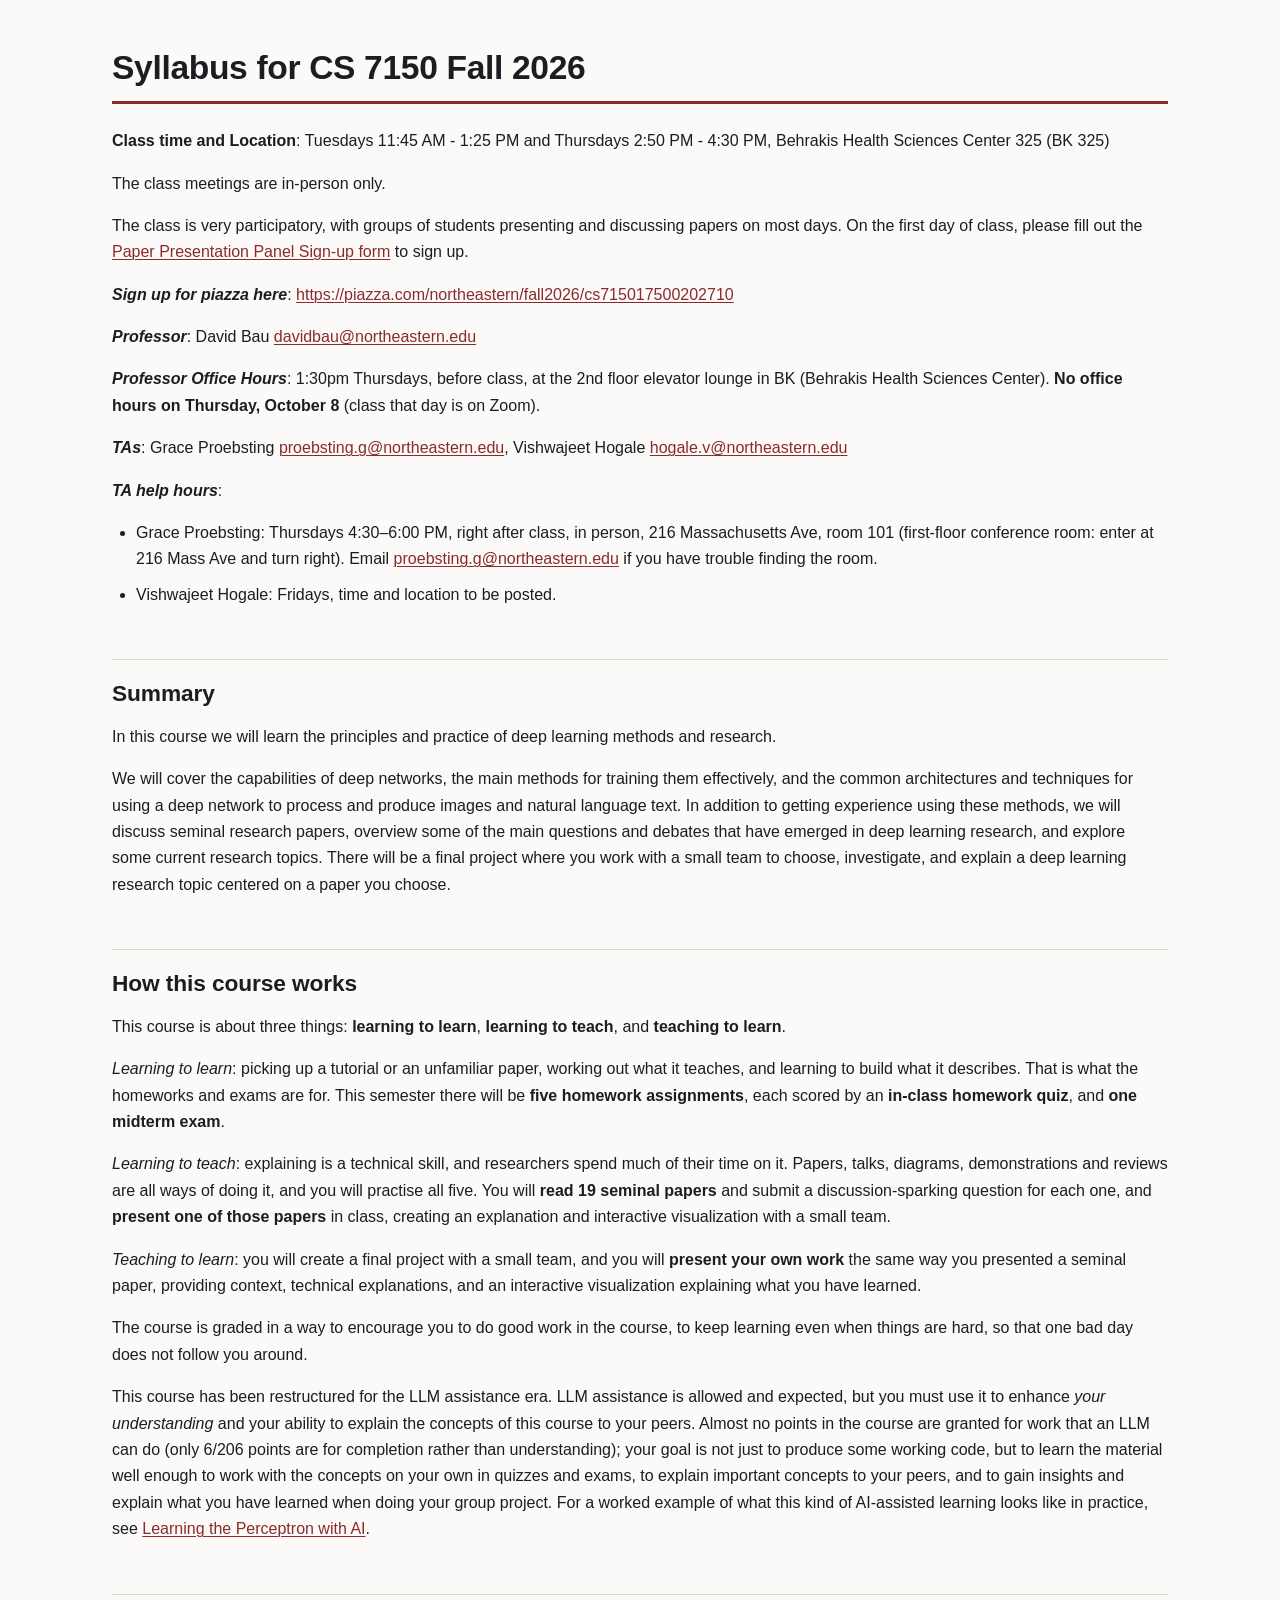
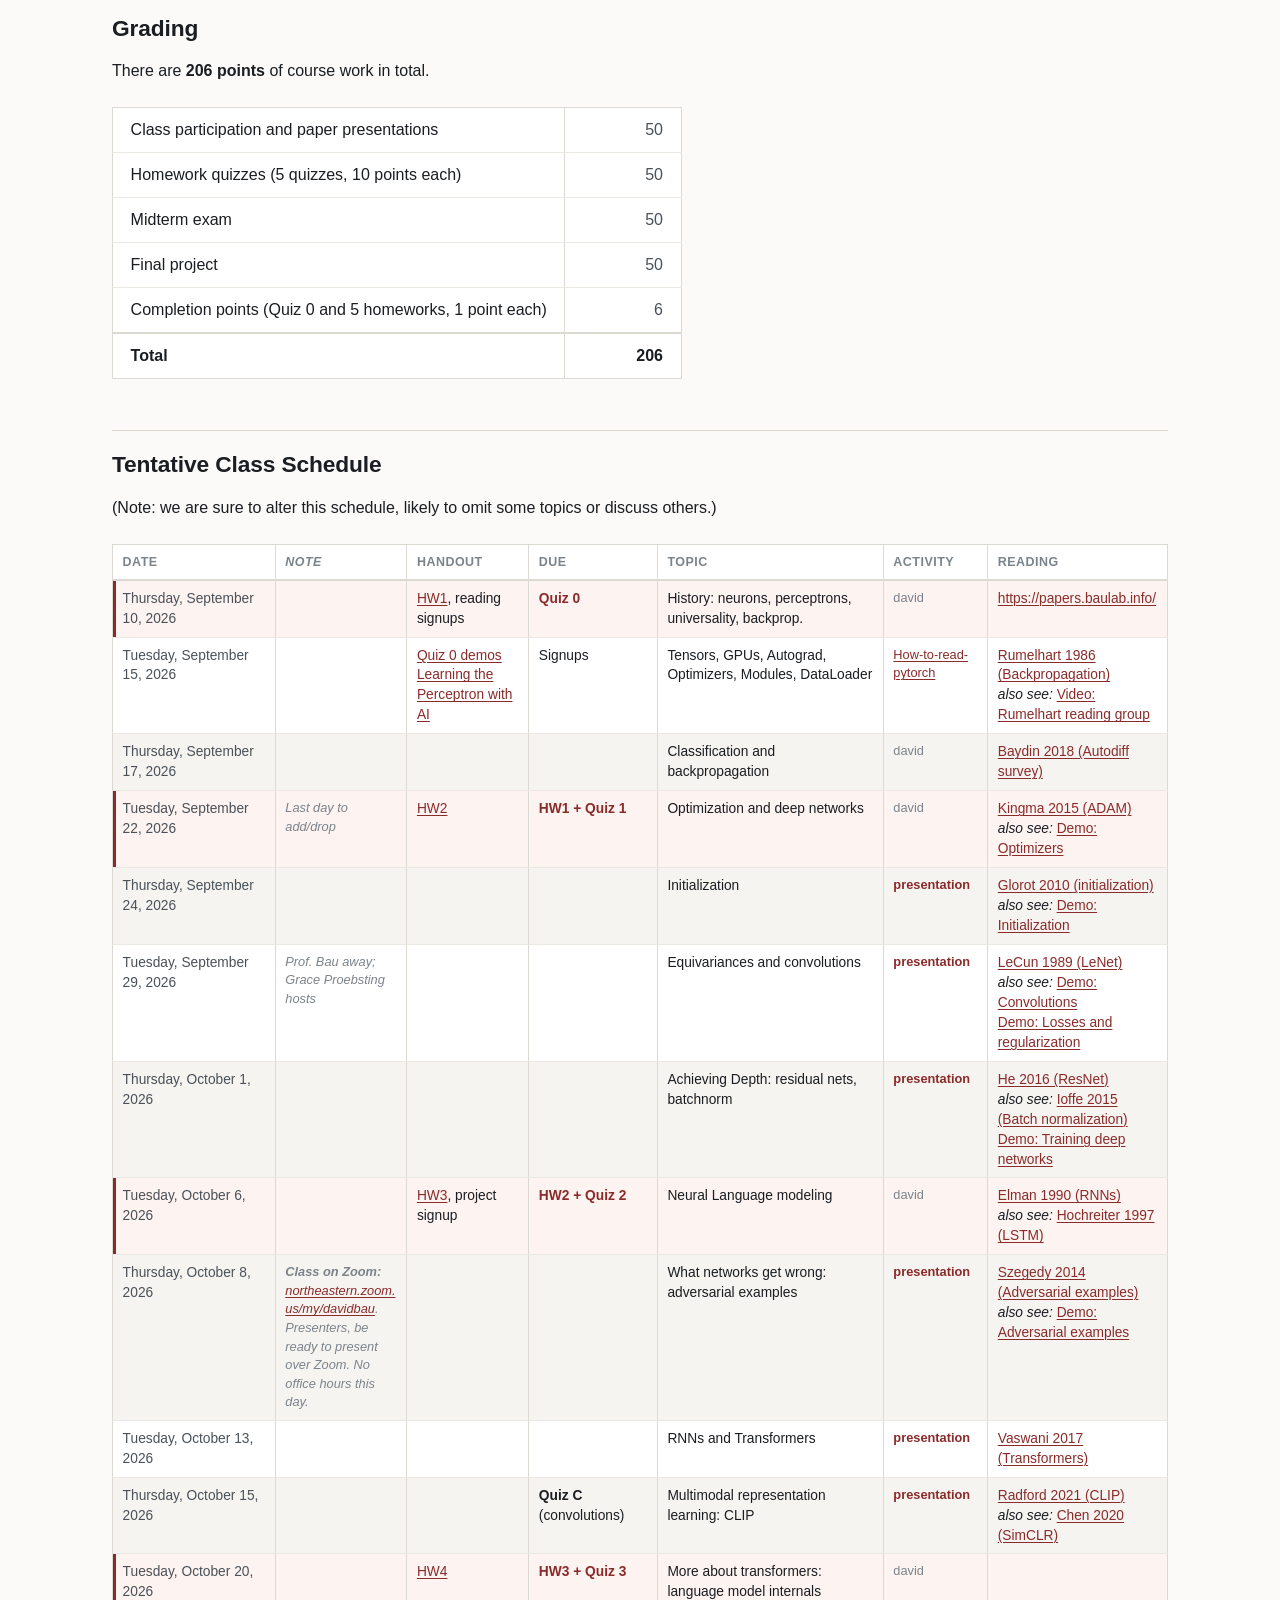
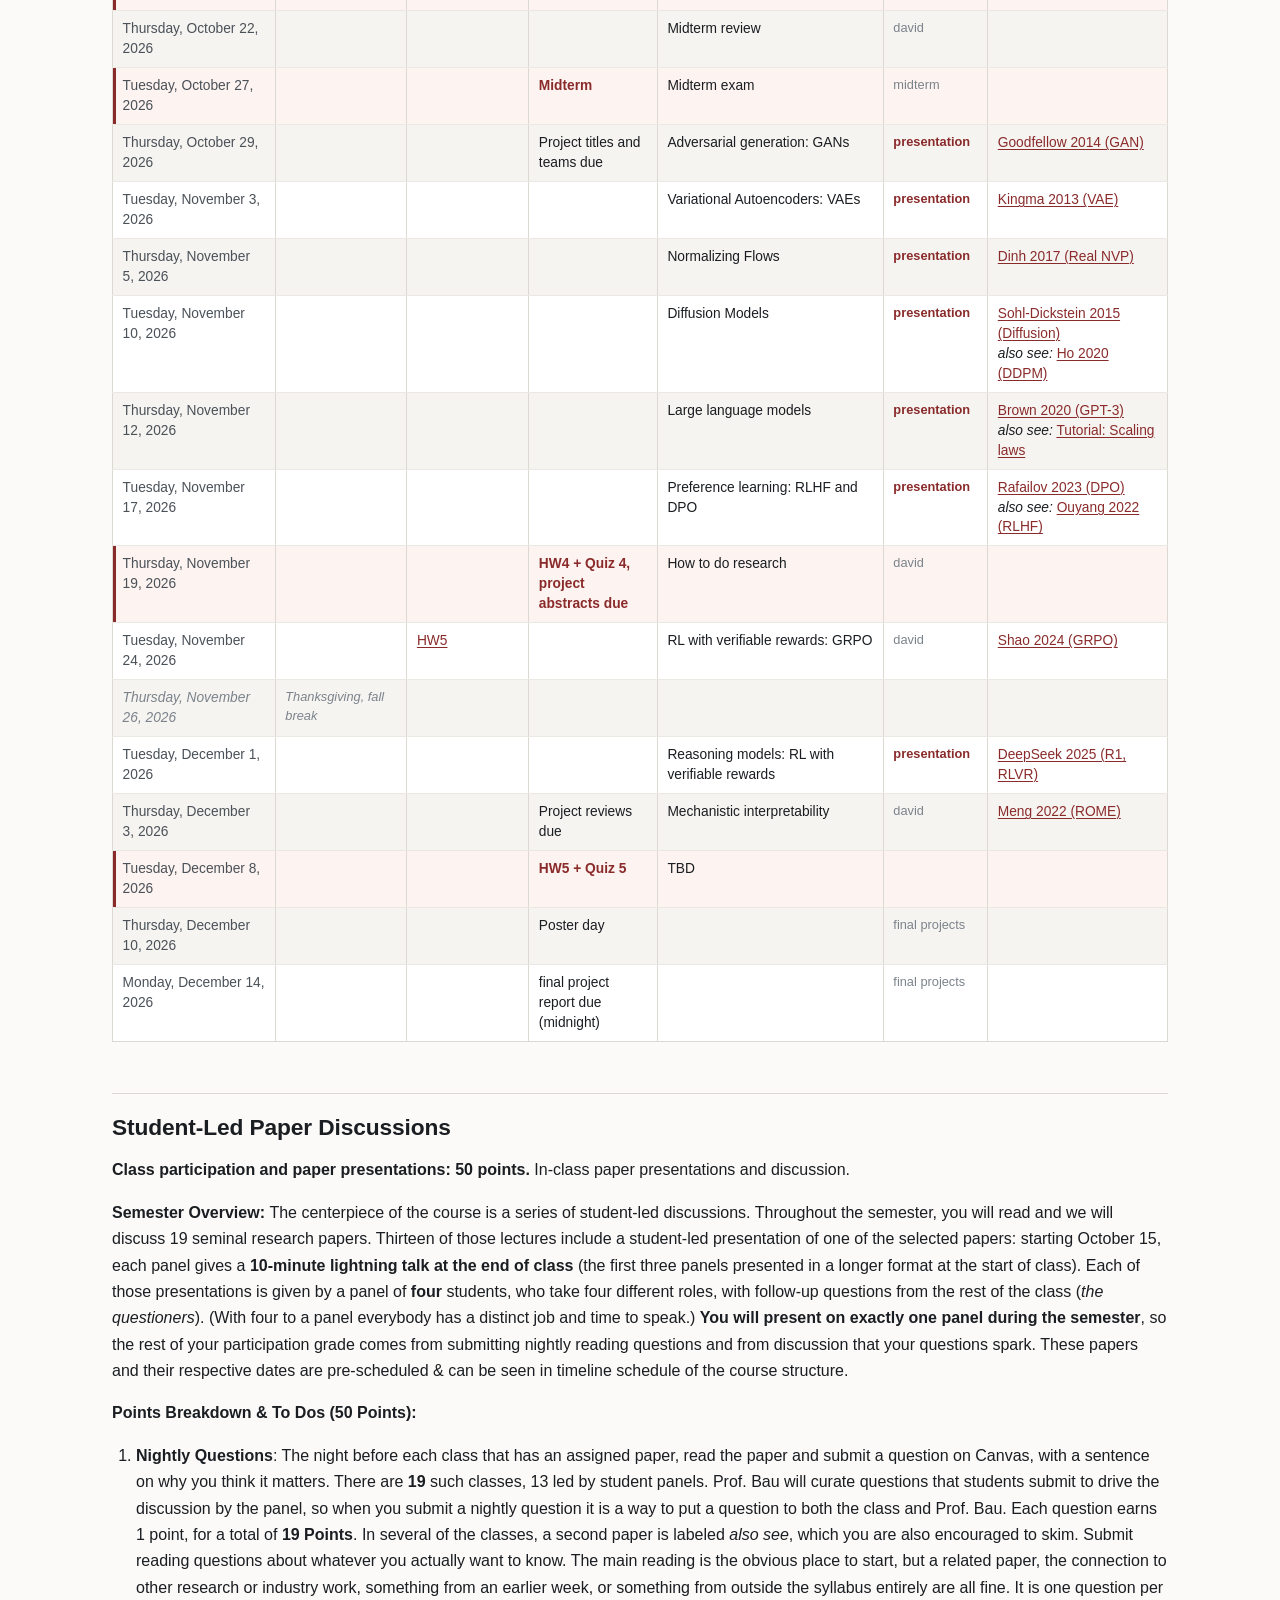
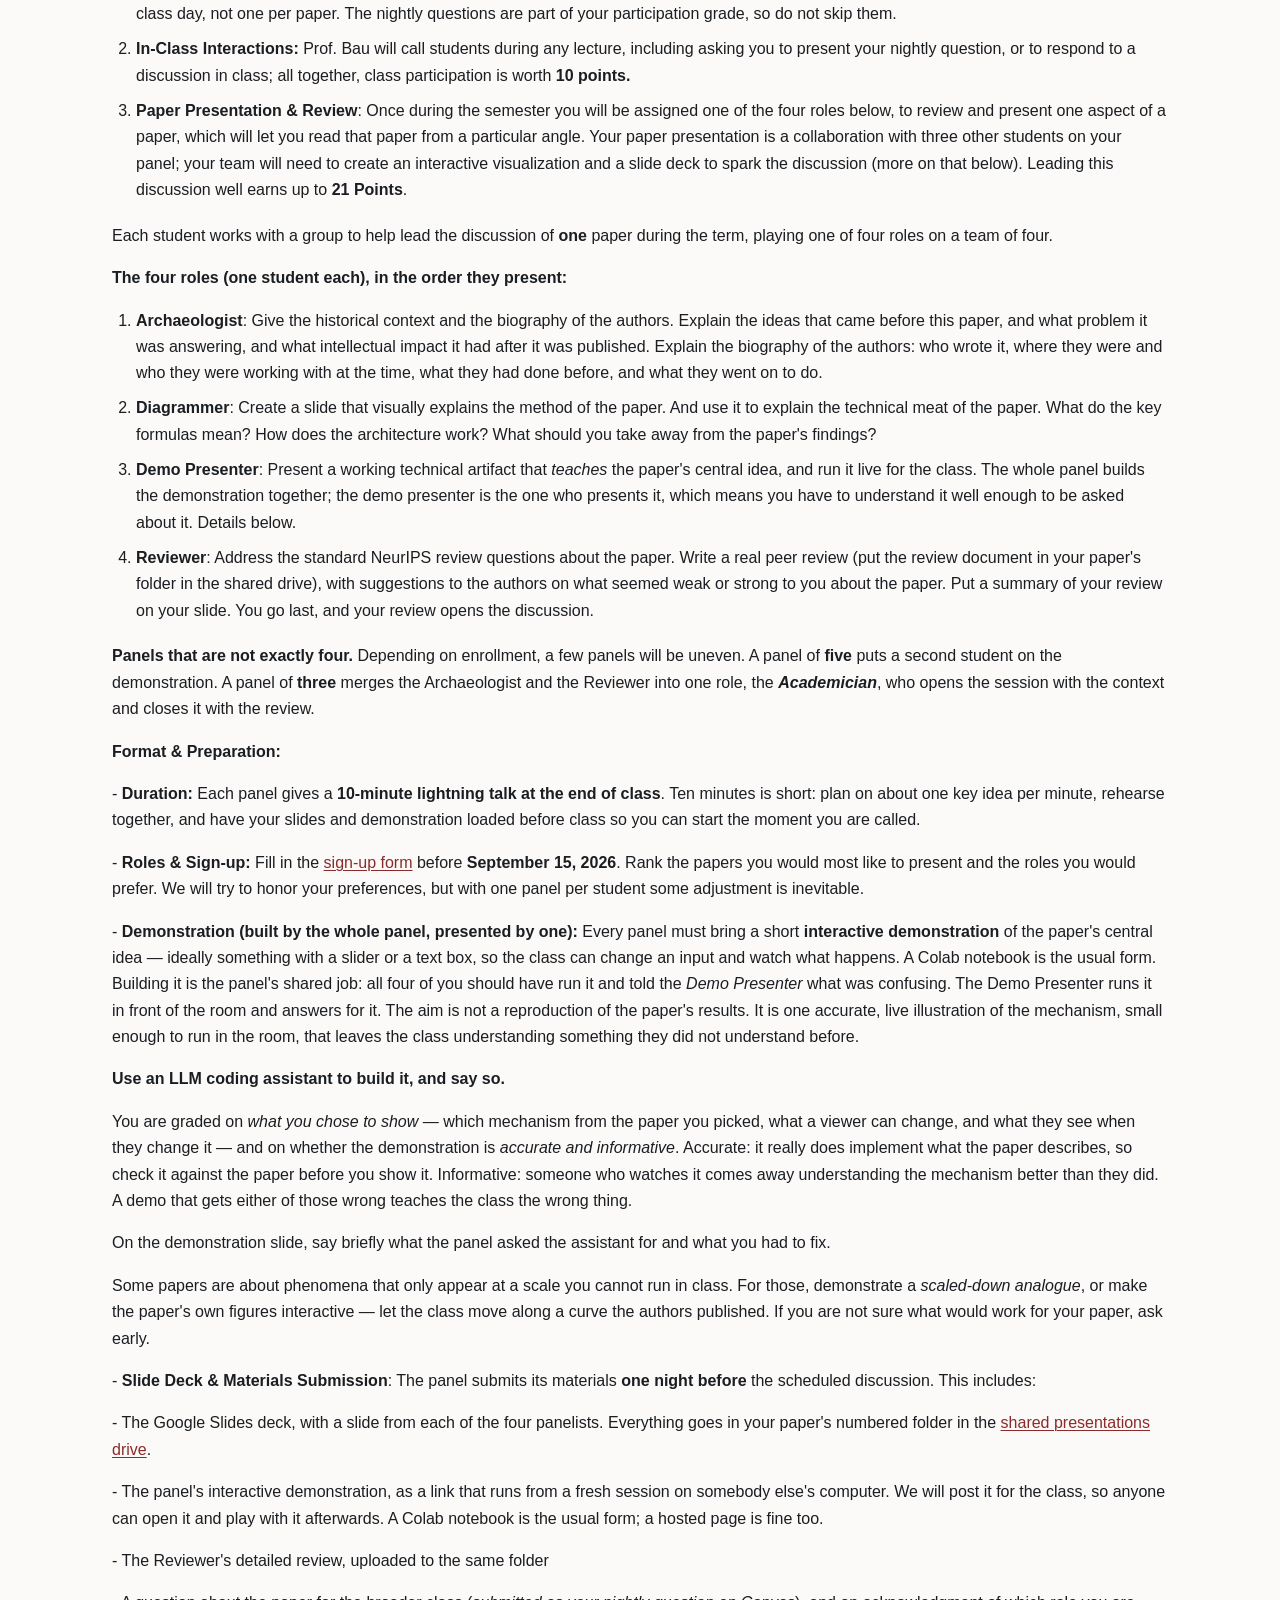
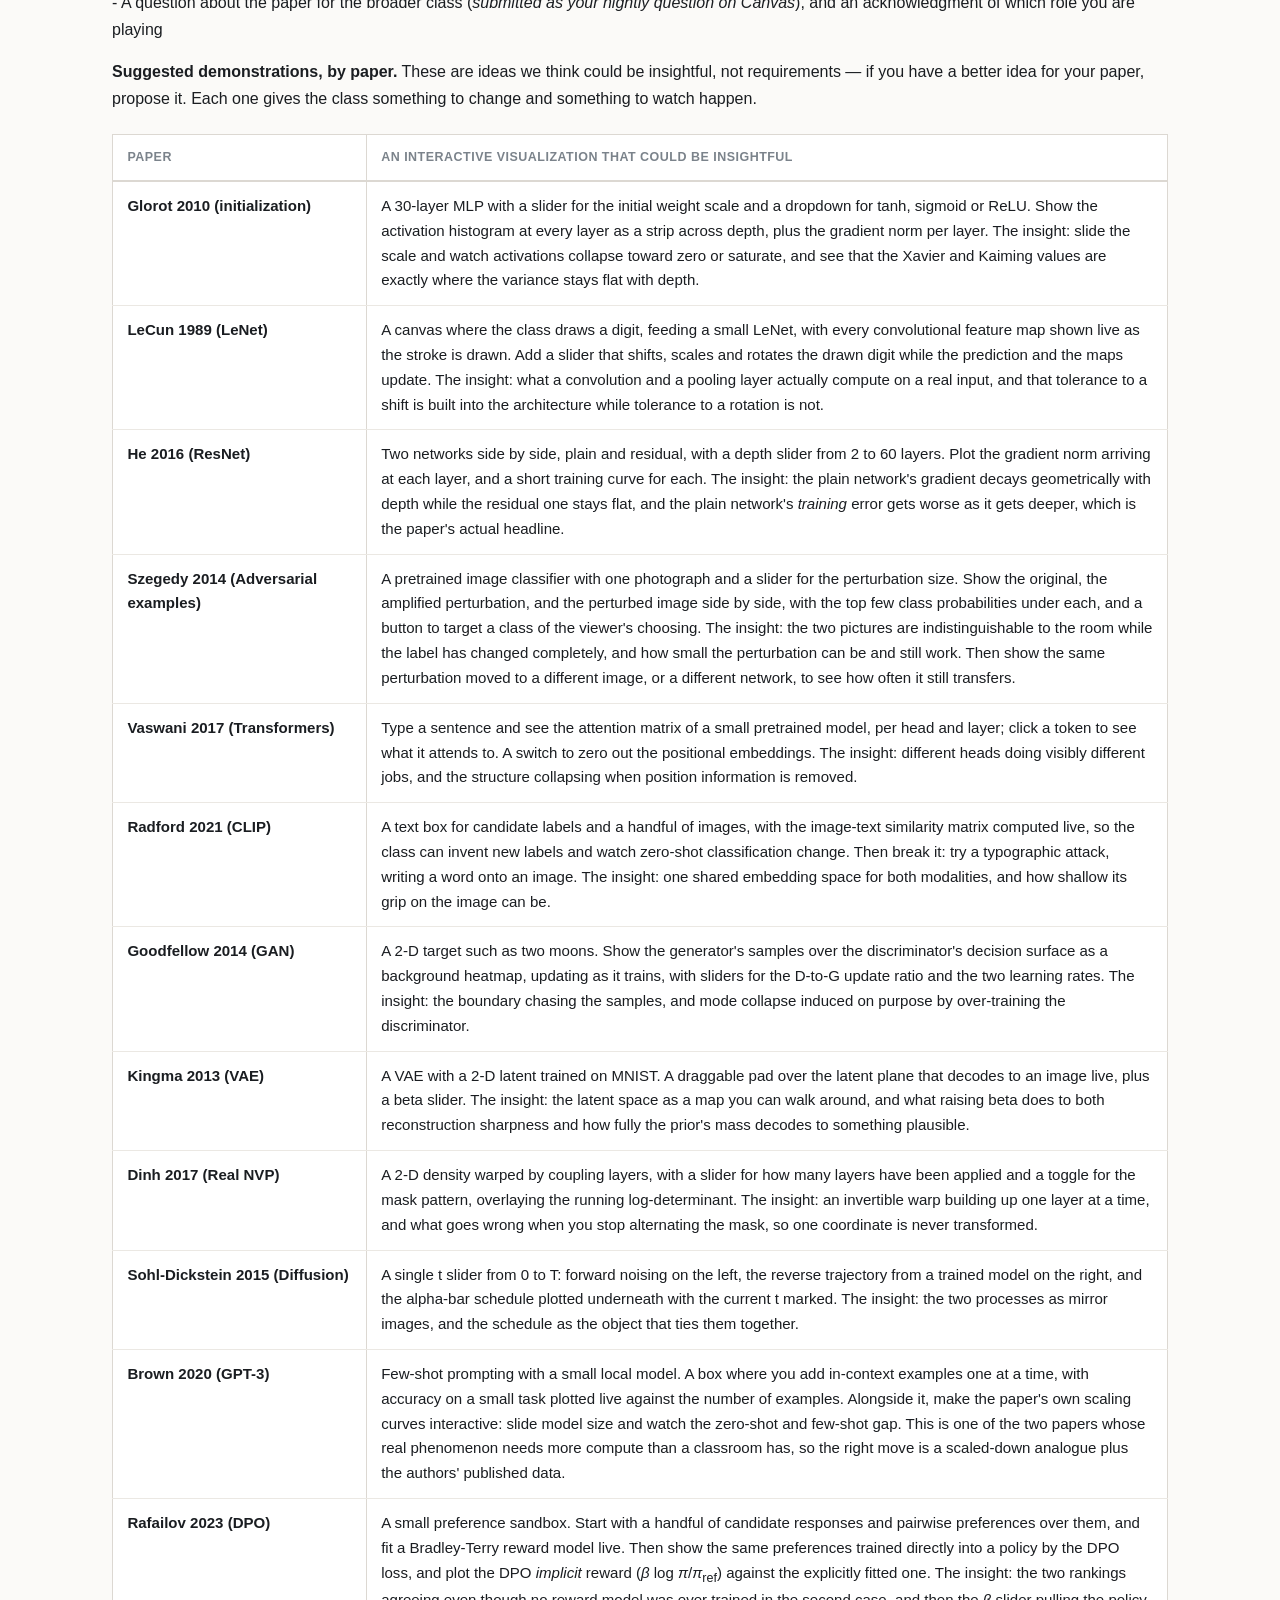
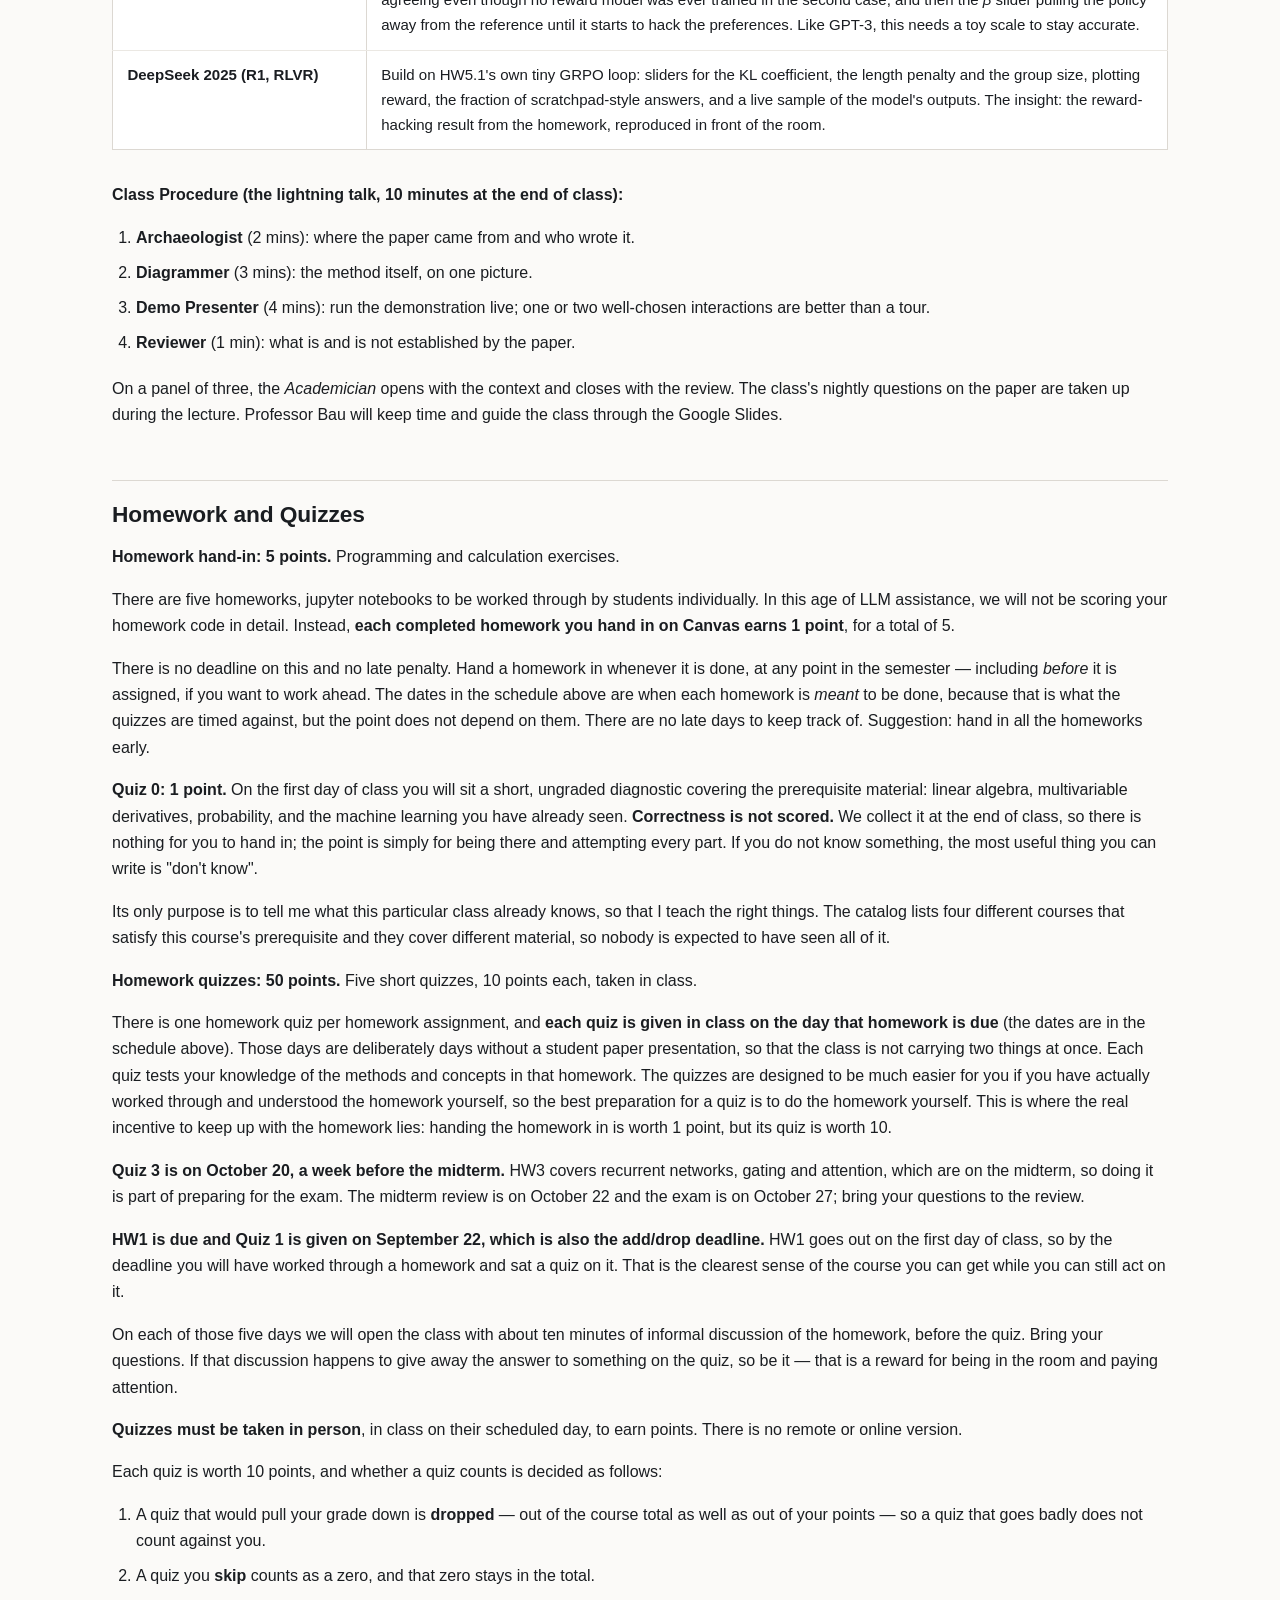
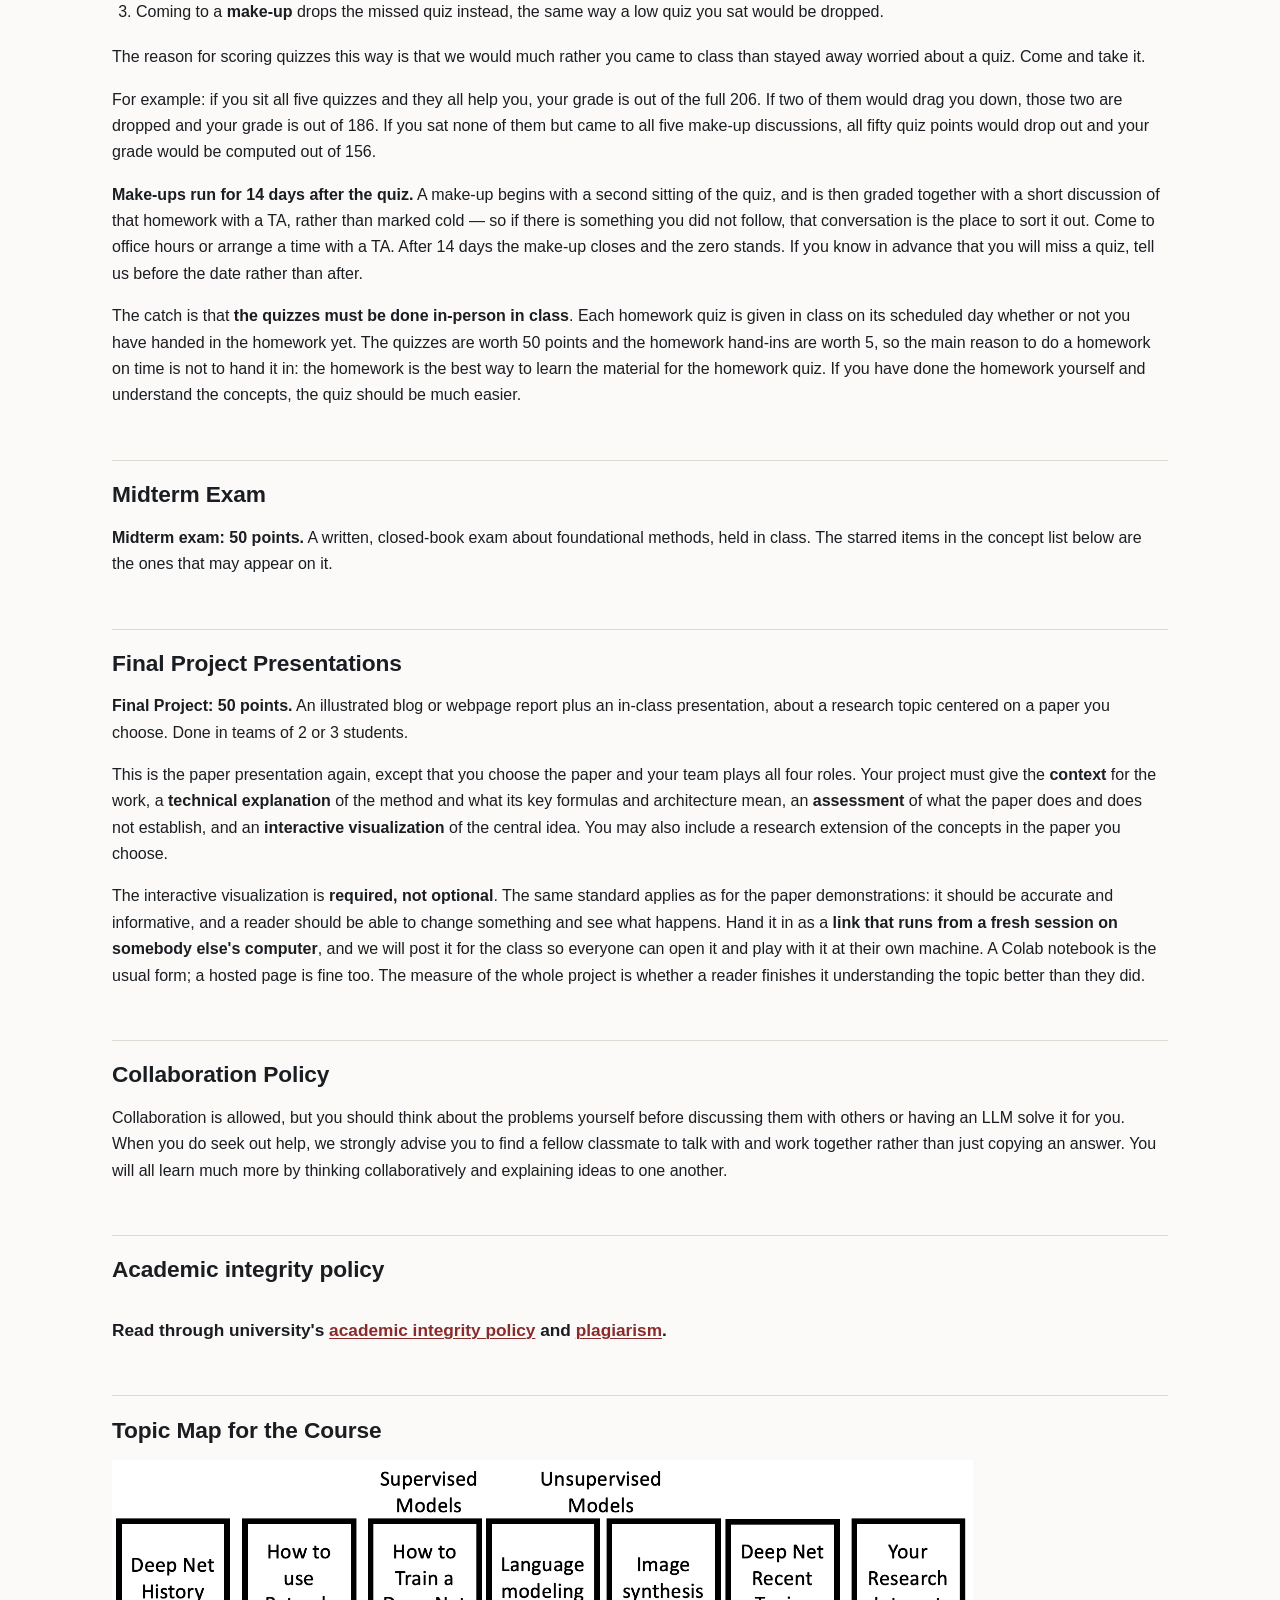
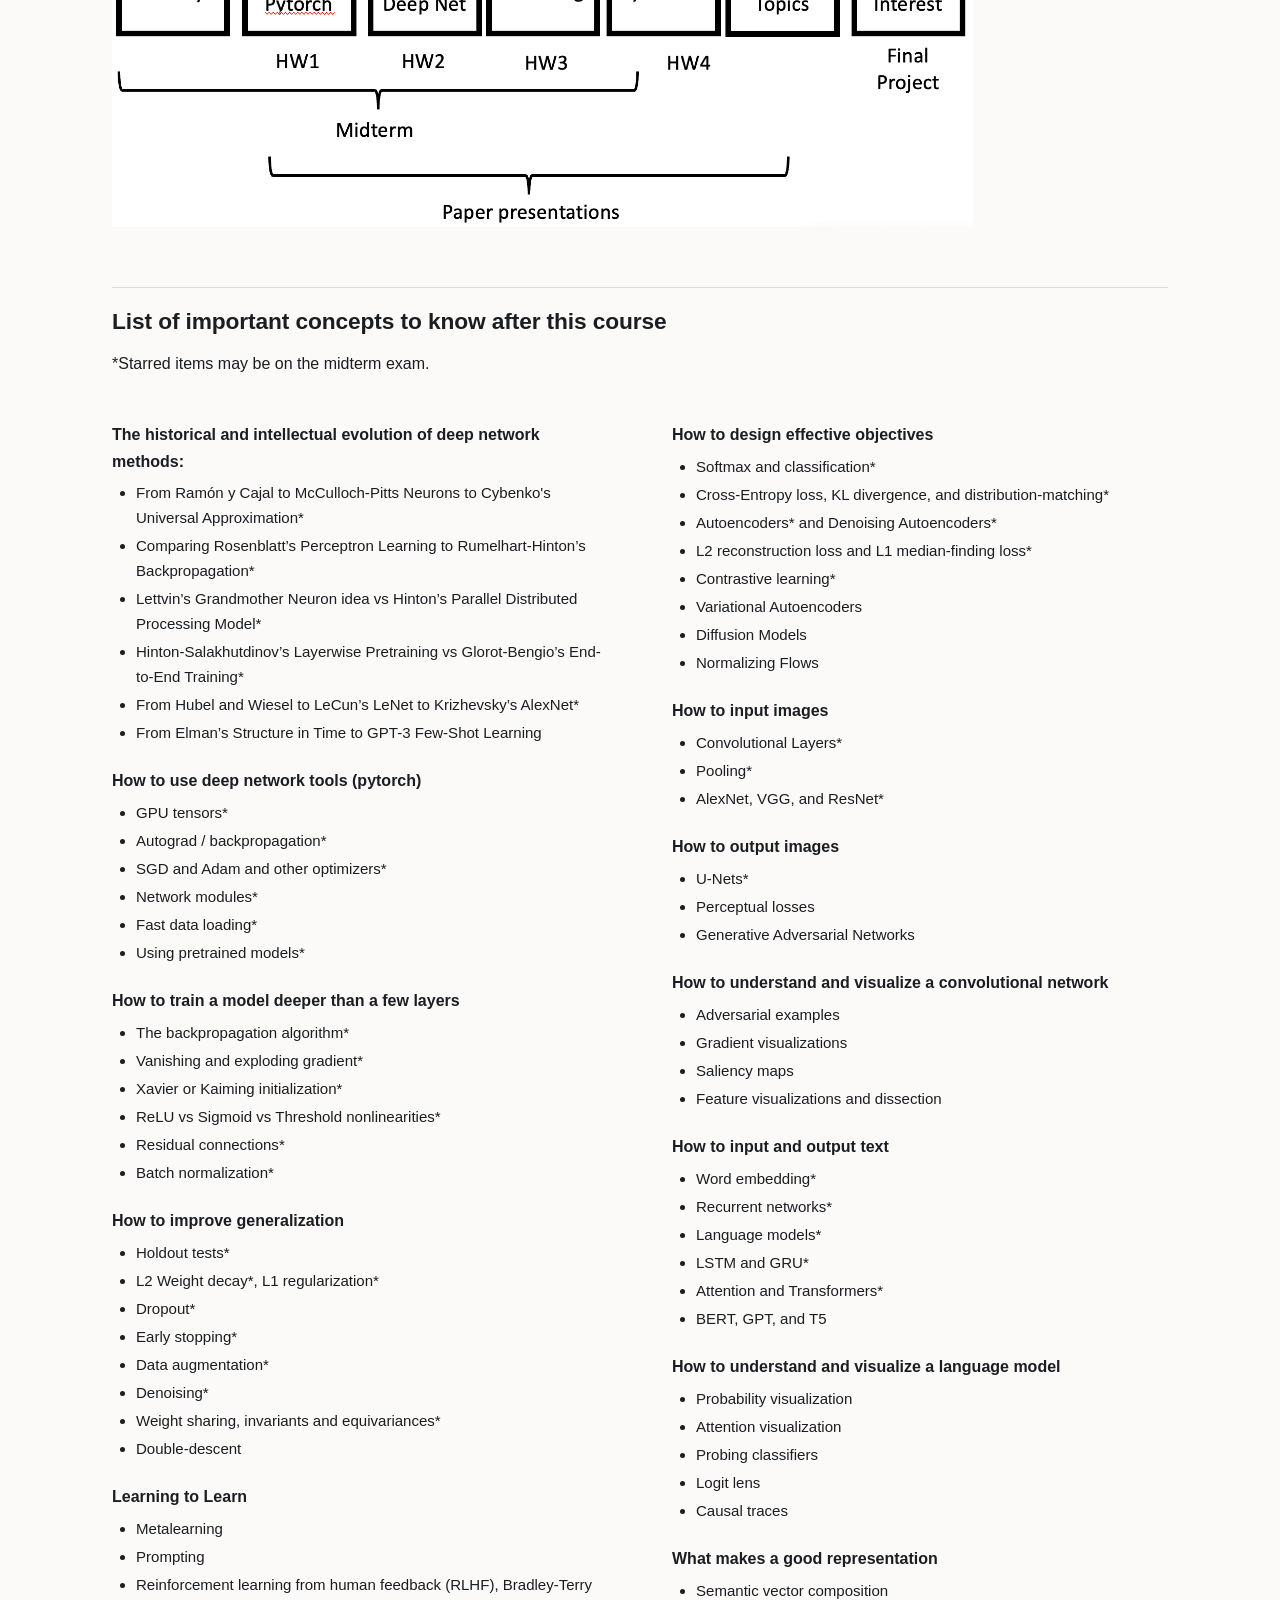
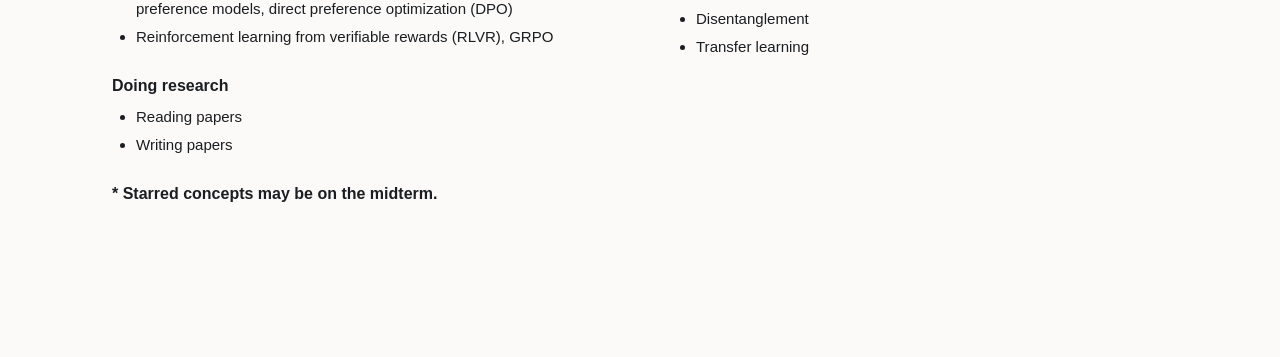
==== public/2026-Fall/index.html @ 39e00af6 "Oct 20: more about transformers (language model internals) instead of image generation Co-Authored-B" ====
<!DOCTYPE html>
<html lang="en">
<head>
<meta charset="utf-8">
<meta name="viewport" content="width=device-width, initial-scale=1">
<title>CS 7150 Deep Learning, Fall 2026</title>
<link rel="stylesheet" href="syllabus.css">
</head>
<body>
<div class="user_content enhanced" data-resource-type="syllabus.body" data-resource-id="213587">
  <h1><span>Syllabus for CS 7150 Fall 2026</span></h1>
  <p><strong>Class time and Location</strong></em><span style="color: var(--ic-brand-font-color-dark); font-family: inherit; font-size: 1rem;">: Tuesdays 11:45 AM - 1:25 PM and Thursdays 2:50 PM - 4:30 PM, Behrakis Health Sciences Center 325 (BK 325)</span></p>
<p>The class meetings are in-person only.</p>
<p>The class is very participatory, with groups of students presenting and discussing papers on most days.  On the first day of class, please fill out the <a href="https://docs.google.com/forms/d/1kdJaqFR0YRRT8EwvsdecfTKsdJ-1LLpS2KGqQRXCHkY/viewform" target="_blank" rel="noreferrer noopener">Paper Presentation Panel Sign-up form</a> to sign up.</p>

<p><em><strong>Sign up for piazza here</strong></em>: <a class="inline_disabled external" href="https://piazza.com/northeastern/fall2026/cs715017500202710" target="_blank" rel="noreferrer noopener"><span>https://piazza.com/northeastern/fall2026/cs715017500202710</span></a></p>
<p><span><em><strong>Professor</strong></em>: David Bau </span><a href="mailto:davidbau@northeastern.edu"><span>davidbau@northeastern.edu</span></a></p>
<p><em><strong>Professor Office Hours</strong></em>: 1:30pm Thursdays, before class, at the 2nd floor elevator lounge in BK (Behrakis Health Sciences Center). <strong>No office hours on Thursday, October 8</strong> (class that day is on Zoom).</p>
<p><em><strong>TAs</strong></em>: Grace Proebsting <a href="mailto:proebsting.g@northeastern.edu" target="_blank">proebsting.g@northeastern.edu</a>, Vishwajeet Hogale <a href="mailto:hogale.v@northeastern.edu" target="_blank">hogale.v@northeastern.edu</a></p>
<p><span><em><strong>TA help hours</strong></em>:</span></p>
<ul>
<li>Grace Proebsting: Thursdays 4:30&ndash;6:00 PM, right after class, in person, 216 Massachusetts Ave, room 101 (first-floor conference room: enter at 216 Mass Ave and turn right). Email <a href="mailto:proebsting.g@northeastern.edu">proebsting.g@northeastern.edu</a> if you have trouble finding the room.</li>
<li>Vishwajeet Hogale: Fridays, time and location to be posted.</li>
</ul>
<h2><span>Summary</span></h2>
<p><span>In this course we will learn the principles and practice of deep learning methods and research.</span></p>
<p><span>We will cover the capabilities of deep networks, the main methods for training them effectively, and the common architectures and techniques for using a deep network to process and produce images and natural language text. In addition to getting experience using these methods, we will discuss seminal research papers, overview some of the main questions and debates that have emerged in deep learning research, and explore some current research topics. There will be a final project where you work with a small team to choose, investigate, and explain a deep learning research topic centered on a paper you choose.</span></p>
<h2><span>How this course works</span></h2>
<p>This course is about three things: <strong>learning to learn</strong>, <strong>learning to teach</strong>, and <strong>teaching to learn</strong>.</p>
<p><em>Learning to learn</em>: picking up a tutorial or an unfamiliar paper, working out what it teaches, and learning to build what it describes. That is what the homeworks and exams are for.  This semester there will be <strong>five homework assignments</strong>, each scored by an <strong>in-class homework quiz</strong>, and <strong>one midterm exam</strong>.</p>
<p><em>Learning to teach</em>: explaining is a technical skill, and researchers spend much of their time on it. Papers, talks, diagrams, demonstrations and reviews are all ways of doing it, and you will practise all five.  You will <strong>read 19 seminal papers</strong> and submit a discussion-sparking question for each one, and <strong>present one of those papers</strong> in class, creating an explanation and interactive visualization with a small team.</p>
<p><em>Teaching to learn</em>: you will create a final project with a small team, and you will <strong>present your own work</strong> the same way you presented a seminal paper, providing context, technical explanations, and an interactive visualization explaining what you have learned.</p>

<p>The course is graded in a way to encourage you to do good work in the course, to keep learning even when things are hard, so that one bad day does not follow you around.</p>
<p>This course has been restructured for the LLM assistance era. LLM assistance is allowed and expected, but you must use it to enhance <em>your understanding</em> and your ability to explain the concepts of this course to your peers. Almost no points in the course are granted for work that an LLM can do (only 6/206 points are for completion rather than understanding); your goal is not just to produce some working code, but to learn the material well enough to work with the concepts on your own in quizzes and exams, to explain important concepts to your peers, and to gain insights and explain what you have learned when doing your group project. For a worked example of what this kind of AI-assisted learning looks like in practice, see <a href="https://cs7150.github.io/classdemos/guide/learning-the-perceptron-with-ai.html" target="_blank" rel="noreferrer noopener"><span>Learning the Perceptron with AI</span></a>.</p>
<h2><span>Grading</span></h2>
<p>There are <strong>206 points</strong> of course work in total.</p>
<table border="1" cellspacing="0" cellpadding="4" class="grades">
<tbody>
<tr><td>Class participation and paper presentations</td><td>50</td></tr>
<tr><td>Homework quizzes (5 quizzes, 10 points each)</td><td>50</td></tr>
<tr><td>Midterm exam</td><td>50</td></tr>
<tr><td>Final project</td><td>50</td></tr>
<tr><td>Completion points (Quiz 0 and 5 homeworks, 1 point each)</td><td>6</td></tr>
<tr><td><strong>Total</strong></td><td><strong>206</strong></td></tr>
</tbody>
</table>
<p></p>
<h2><span>Tentative Class Schedule<br></span></h2>
<p><span>(Note: we are sure to alter this schedule, likely to omit some topics or discuss others.)</span></p>
<table dir="ltr" border="1" cellspacing="0" cellpadding="0" data-sheets-root="1" data-sheets-baot="1" class="schedule"><colgroup><col width="201"><col width="92"><col width="79"><col width="79"><col width="279"><col width="100"><col width="230"></colgroup>
<tbody>
<tr>
<td>Date</td>
<td>Note</td>
<td>Handout</td>
<td>Due</td>
<td>Topic</td>
<td>Activity</td>
<td>Reading</td>
</tr>
<tr class="milestone">
<td>Thursday, September 10, 2026</td>
<td></td>
<td><div><div><a href="https://github.com/CS7150/CS7150-Homework-1/" target="_blank" rel="noreferrer noopener">HW1</a>, reading signups</div></div></td>
<td><strong>Quiz 0</strong></td>
<td>History: neurons, perceptrons, universality, backprop.</td>
<td>david</td>
<td><a href="https://papers.baulab.info/" target="_blank" rel="noreferrer noopener"><span>https://papers.baulab.info/</span></a></td>
</tr>
<tr>
<td>Tuesday, September 15, 2026</td>
<td></td>
<td><a href="https://cs7150.github.io/classdemos/demos/quiz0/" target="_blank" rel="noreferrer noopener"><span>Quiz 0 demos</span></a><br />
<a href="https://cs7150.github.io/classdemos/guide/learning-the-perceptron-with-ai.html" target="_blank" rel="noreferrer noopener"><span>Learning the Perceptron with AI</span></a></td>
<td>Signups</td>
<td>Tensors, GPUs, Autograd, Optimizers, Modules, DataLoader</td>
<td><a href="https://github.com/davidbau/how-to-read-pytorch" target="_blank" rel="noreferrer noopener"><span>How-to-read-pytorch</span></a></td>
<td><a href="https://papers.baulab.info/papers/Rumelhart-1986.pdf" target="_blank" rel="noreferrer noopener"><span>Rumelhart 1986 (Backpropagation)</span></a><br />
<em>also see:</em> <a href="https://youtu.be/vgbQh5lx9yU" target="_blank" rel="noreferrer noopener"><span>Video: Rumelhart reading group</span></a></td>
</tr>
<tr>
<td>Thursday, September 17, 2026</td>
<td></td>
<td></td>
<td></td>
<td>Classification and backpropagation</td>
<td>david</td>
<td><a href="https://papers.baulab.info/papers/also/Baydin-2018.pdf" target="_blank" rel="noreferrer noopener"><span>Baydin 2018 (Autodiff survey)</span></a></td>
</tr>
<tr class="milestone">
<td>Tuesday, September 22, 2026</td>
<td>Last day to add/drop</td>
<td><a href="https://github.com/CS7150/CS7150-Homework-2/" target="_blank" rel="noreferrer noopener">HW2</a></td>
<td><strong>HW1 + Quiz 1</strong></td>
<td>Optimization and deep networks</td>
<td>david</td>
<td><a href="https://papers.baulab.info/papers/Kingma-2015.pdf" target="_blank" rel="noreferrer noopener"><span>Kingma 2015 (ADAM)</span></a><br />
<em>also see:</em> <a href="https://cs7150.github.io/classdemos/demos/optimizers/" target="_blank" rel="noreferrer noopener"><span>Demo: Optimizers</span></a></td>
</tr>
<tr class="panel">
<td>Thursday, September 24, 2026</td>
<td></td>
<td></td>
<td></td>
<td>Initialization</td>
<td>presentation</td>
<td><a href="https://papers.baulab.info/papers/Glorot-2010.pdf" target="_blank" rel="noreferrer noopener"><span>Glorot 2010 (initialization)</span></a><br />
<em>also see:</em> <a href="https://cs7150.github.io/classdemos/demos/initialization/" target="_blank" rel="noreferrer noopener"><span>Demo: Initialization</span></a></td>
</tr>
<tr class="panel">
<td>Tuesday, September 29, 2026</td>
<td>Prof. Bau away; Grace Proebsting hosts</td>
<td></td>
<td></td>
<td>Equivariances and convolutions</td>
<td>presentation</td>
<td><a href="https://papers.baulab.info/papers/LeCun-1989.pdf" target="_blank" rel="noreferrer noopener"><span>LeCun 1989 (LeNet)</span></a><br />
<em>also see:</em> <a href="https://cs7150.github.io/classdemos/demos/convolutions/" target="_blank" rel="noreferrer noopener"><span>Demo: Convolutions</span></a><br />
<a href="https://cs7150.github.io/classdemos/demos/objectives/" target="_blank" rel="noreferrer noopener"><span>Demo: Losses and regularization</span></a></td>
</tr>
<tr class="panel">
<td>Thursday, October 1, 2026</td>
<td></td>
<td></td>
<td></td>
<td>Achieving Depth: residual nets, batchnorm</td>
<td>presentation</td>
<td><a href="https://papers.baulab.info/papers/He-2015.pdf" target="_blank" rel="noreferrer noopener"><span>He 2016 (ResNet)</span></a><br />
<em>also see:</em> <a href="https://papers.baulab.info/papers/Ioffe-2015.pdf" target="_blank" rel="noreferrer noopener"><span>Ioffe 2015 (Batch normalization)</span></a><br />
<a href="https://cs7150.github.io/classdemos/demos/depth/" target="_blank" rel="noreferrer noopener"><span>Demo: Training deep networks</span></a></td>
</tr>
<tr class="milestone">
<td>Tuesday, October 6, 2026</td>
<td></td>
<td><a href="https://github.com/CS7150/CS7150-Homework-3/" target="_blank" rel="noreferrer noopener">HW3</a>, project signup</td>
<td><strong>HW2 + Quiz 2</strong></td>
<td>Neural Language modeling</td>
<td>david</td>
<td><a href="https://papers.baulab.info/papers/Elman-1990.pdf" target="_blank" rel="noreferrer noopener"><span>Elman 1990 (RNNs)</span></a><br />
<em>also see:</em> <a href="https://papers.baulab.info/papers/Hochreiter-1997.pdf" target="_blank" rel="noreferrer noopener"><span>Hochreiter 1997 (LSTM)</span></a></td>
</tr>
<tr class="panel">
<td>Thursday, October 8, 2026</td>
<td><strong>Class on Zoom:</strong> <a href="https://northeastern.zoom.us/my/davidbau/" target="_blank" rel="noreferrer noopener">northeastern.zoom.us/my/davidbau</a>. Presenters, be ready to present over Zoom. No office hours this day.</td>
<td></td>
<td></td>
<td>What networks get wrong: adversarial examples</td>
<td>presentation</td>
<td><a href="https://papers.baulab.info/papers/Szegedy-2014.pdf" target="_blank" rel="noreferrer noopener"><span>Szegedy 2014 (Adversarial examples)</span></a><br />
<em>also see:</em> <a href="https://cs7150.github.io/classdemos/demos/adversarial/" target="_blank" rel="noreferrer noopener"><span>Demo: Adversarial examples</span></a></td>
</tr>
<tr class="panel">
<td>Tuesday, October 13, 2026</td>
<td></td>
<td></td>
<td></td>
<td>RNNs and Transformers</td>
<td>presentation</td>
<td><a href="https://papers.baulab.info/papers/Vaswani-2017.pdf" target="_blank" rel="noreferrer noopener"><span>Vaswani 2017 (Transformers)</span></a></td>
</tr>
<tr class="panel">
<td>Thursday, October 15, 2026</td>
<td></td>
<td></td>
<td><strong>Quiz C</strong> (convolutions)</td>
<td>Multimodal representation learning: CLIP</td>
<td>presentation</td>
<td><a href="https://papers.baulab.info/papers/Radford-2021.pdf" target="_blank" rel="noreferrer noopener"><span>Radford 2021 (CLIP)</span></a><br />
<em>also see:</em> <a href="https://papers.baulab.info/papers/also/Chen-2020.pdf" target="_blank" rel="noreferrer noopener"><span>Chen 2020 (SimCLR)</span></a></td>
</tr>
<tr class="milestone">
<td>Tuesday, October 20, 2026</td>
<td></td>
<td><a href="https://github.com/CS7150/CS7150-Homework-4/" target="_blank" rel="noreferrer noopener">HW4</a></td>
<td><strong>HW3 + Quiz 3</strong></td>
<td>More about transformers: language model internals</td>
<td>david</td>
<td></td>
</tr>
<tr>
<td>Thursday, October 22, 2026</td>
<td></td>
<td></td>
<td></td>
<td>Midterm review</td>
<td>david</td>
<td></td>
</tr>
<tr class="milestone">
<td>Tuesday, October 27, 2026</td>
<td></td>
<td></td>
<td><strong>Midterm</strong></td>
<td>Midterm exam</td>
<td>midterm</td>
<td></td>
</tr>
<tr class="panel">
<td>Thursday, October 29, 2026</td>
<td></td>
<td></td>
<td>Project titles and teams due</td>
<td>Adversarial generation: GANs</td>
<td>presentation</td>
<td><a href="https://papers.baulab.info/papers/Goodfellow-2014.pdf" target="_blank" rel="noreferrer noopener"><span>Goodfellow 2014 (GAN)</span></a></td>
</tr>
<tr class="panel">
<td>Tuesday, November 3, 2026</td>
<td></td>
<td></td>
<td></td>
<td>Variational Autoencoders: VAEs</td>
<td>presentation</td>
<td><a href="https://papers.baulab.info/papers/Kingma-2013.pdf" target="_blank" rel="noreferrer noopener"><span>Kingma 2013 (VAE)</span></a></td>
</tr>
<tr class="panel">
<td>Thursday, November 5, 2026</td>
<td></td>
<td></td>
<td></td>
<td>Normalizing Flows</td>
<td>presentation</td>
<td><a href="https://papers.baulab.info/papers/also/Dinh-2017.pdf" target="_blank" rel="noreferrer noopener"><span>Dinh 2017 (Real NVP)</span></a></td>
</tr>
<tr class="panel">
<td>Tuesday, November 10, 2026</td>
<td></td>
<td></td>
<td></td>
<td>Diffusion Models</td>
<td>presentation</td>
<td><a href="https://papers.baulab.info/papers/Sohl-Dickstein-2015.pdf" target="_blank" rel="noreferrer noopener"><span>Sohl-Dickstein 2015 (Diffusion)</span></a><br />
<em>also see:</em> <a href="https://papers.baulab.info/papers/Ho-2020.pdf" target="_blank" rel="noreferrer noopener"><span>Ho 2020 (DDPM)</span></a></td>
</tr>
<tr class="panel">
<td>Thursday, November 12, 2026</td>
<td></td>
<td></td>
<td></td>
<td>Large language models</td>
<td>presentation</td>
<td><a href="https://papers.baulab.info/papers/also/Brown-2020.pdf" target="_blank" rel="noreferrer noopener"><span>Brown 2020 (GPT-3)</span></a><br />
<em>also see:</em> <a href="https://nicolaszucchet.github.io/Tutorial-scaling-laws/#1" target="_blank" rel="noreferrer noopener"><span>Tutorial: Scaling laws</span></a></td>
</tr>
<tr class="panel">
<td>Tuesday, November 17, 2026</td>
<td></td>
<td></td>
<td></td>
<td>Preference learning: RLHF and DPO</td>
<td>presentation</td>
<td><a href="https://papers.baulab.info/papers/also/Rafailov-2023.pdf" target="_blank" rel="noreferrer noopener"><span>Rafailov 2023 (DPO)</span></a><br />
<em>also see:</em> <a href="https://papers.baulab.info/papers/Ouyang-2022.pdf" target="_blank" rel="noreferrer noopener"><span>Ouyang 2022 (RLHF)</span></a></td>
</tr>
<tr class="milestone">
<td>Thursday, November 19, 2026</td>
<td></td>
<td></td>
<td><strong>HW4 + Quiz 4</strong>, project abstracts due</td>
<td>How to do research</td>
<td>david</td>
<td></td>
</tr>
<tr>
<td>Tuesday, November 24, 2026</td>
<td></td>
<td><a href="https://github.com/CS7150/CS7150-Homework-5/" target="_blank" rel="noreferrer noopener">HW5</a></td>
<td></td>
<td>RL with verifiable rewards: GRPO</td>
<td>david</td>
<td><a href="https://papers.baulab.info/papers/also/Shao-2024.pdf" target="_blank" rel="noreferrer noopener"><span>Shao 2024 (GRPO)</span></a></td>
</tr>
<tr class="off">
<td>Thursday, November 26, 2026</td>
<td>Thanksgiving, fall break</td>
<td></td>
<td></td>
<td></td>
<td></td>
<td></td>
</tr>
<tr class="panel">
<td>Tuesday, December 1, 2026</td>
<td></td>
<td></td>
<td></td>
<td>Reasoning models: RL with verifiable rewards</td>
<td>presentation</td>
<td><a href="https://papers.baulab.info/papers/DeepSeek-2025.pdf" target="_blank" rel="noreferrer noopener"><span>DeepSeek 2025 (R1, RLVR)</span></a></td>
</tr>
<tr>
<td>Thursday, December 3, 2026</td>
<td></td>
<td></td>
<td>Project reviews due</td>
<td>Mechanistic interpretability</td>
<td>david</td>
<td><a href="https://papers.baulab.info/papers/Meng-2022.pdf" target="_blank" rel="noreferrer noopener"><span>Meng 2022 (ROME)</span></a></td>
</tr>
<tr class="milestone">
<td>Tuesday, December 8, 2026</td>
<td></td>
<td></td>
<td><strong>HW5 + Quiz 5</strong></td>
<td>TBD</td>
<td></td>
<td></td>
</tr>
<tr>
<td>Thursday, December 10, 2026</td>
<td></td>
<td></td>
<td>Poster day</td>
<td></td>
<td>final projects</td>
<td></td>
</tr>
<tr>
<td>Monday, December 14, 2026</td>
<td></td>
<td></td>
<td>final project report due (midnight)</td>
<td></td>
<td>final projects</td>
<td></td>
</tr>
</tbody>
</table>
<p></p>
<h2><span>Student-Led Paper Discussions</span></h2>
<p><span><strong>Class participation and paper presentations: 50 points.</strong></span> In-class paper presentations and discussion.</p>
<p><strong>Semester Overview: </strong>The centerpiece of the course is a series of student-led discussions. Throughout the semester, you will read and we will discuss 19 seminal research papers.  Thirteen of those lectures include a student-led presentation of one of the selected papers: starting October 15, each panel gives a <strong>10-minute lightning talk at the end of class</strong> (the first three panels presented in a longer format at the start of class). Each of those presentations is given by a panel of <strong>four</strong> students, who take four different roles, with follow-up questions from the rest of the class (<em>the questioners</em>). (With four to a panel everybody has a distinct job and time to speak.) <strong>You will present on exactly one panel during the semester</strong>, so the rest of your participation grade comes from submitting nightly reading questions and from discussion that your questions spark. These papers and their respective dates are pre-scheduled &amp; can be seen in timeline schedule of the course structure.</p>
<p><strong>Points Breakdown &amp; To Dos (50 Points): </strong></p>
<ol>
<li><em>Nightly Questions</em>: The night before each class that has an assigned paper, read the paper and submit a question on Canvas, with a sentence on why you think it matters. There are <strong>19</strong> such classes, 13 led by student panels. Prof. Bau will curate questions that students submit to drive the discussion by the panel, so when you submit a nightly question it is a way to put a question to both the class and Prof. Bau. Each question earns 1 point, for a total of <strong>19 Points</strong>. In several of the classes, a second paper is labeled <em>also see</em>, which you are also encouraged to skim. Submit reading questions about whatever you actually want to know. The main reading is the obvious place to start, but a related paper, the connection to other research or industry work, something from an earlier week, or something from outside the syllabus entirely are all fine. It is one question per class day, not one per paper. The nightly questions are part of your participation grade, so do not skip them.</li>
<li><em>In-Class Interactions:</em> Prof. Bau will call students during any lecture, including asking you to present your nightly question, or to respond to a discussion in class; all together, class participation is worth <strong>10 points.</strong></li>
<li><em>Paper Presentation &amp; Review</em>: Once during the semester you will be assigned one of the four roles below, to review and present one aspect of a paper, which will let you read that paper from a particular angle.  Your paper presentation is a collaboration with three other students on your panel; your team will need to create an interactive visualization and a slide deck to spark the discussion (more on that below). Leading this discussion well earns up to <strong>21 Points</strong>.</li>
</ol>
<p>Each student works with a group to help lead the discussion of <strong>one</strong> paper during the term, playing one of four roles on a team of four.</p>
<p><strong>The four roles (one student each), in the order they present:</strong></p>
<ol>
<li><em>Archaeologist</em>: Give the historical context and the biography of the authors. Explain the ideas that came before this paper, and what problem it was answering, and what intellectual impact it had after it was published. Explain the biography of the authors: who wrote it, where they were and who they were working with at the time, what they had done before, and what they went on to do.</li>
<li><em>Diagrammer</em>: Create a slide that visually explains the method of the paper. And use it to explain the technical meat of the paper.  What do the key formulas mean?  How does the architecture work?  What should you take away from the paper's findings?</li>
<li><em>Demo Presenter</em>: Present a working technical artifact that <em>teaches</em> the paper's central idea, and run it live for the class. The whole panel builds the demonstration together; the demo presenter is the one who presents it, which means you have to understand it well enough to be asked about it. Details below.</li>
<li><em>Reviewer</em>: Address the standard NeurIPS review questions about the paper. Write a real peer review (put the review document in your paper's folder in the shared drive), with suggestions to the authors on what seemed weak or strong to you about the paper. Put a summary of your review on your slide. You go last, and your review opens the discussion.</li>
</ol>
<p><strong>Panels that are not exactly four.</strong> Depending on enrollment, a few panels will be uneven. A panel of <strong>five</strong> puts a second student on the demonstration. A panel of <strong>three</strong> merges the Archaeologist and the Reviewer into one role, the <strong><em>Academician</em></strong>, who opens the session with the context and closes it with the review.</p>
<p><strong>Format &amp; Preparation:</strong></p>
<p>- <strong>Duration:</strong> Each panel gives a <strong>10-minute lightning talk at the end of class</strong>.  Ten minutes is short: plan on about one key idea per minute, rehearse together, and have your slides and demonstration loaded before class so you can start the moment you are called.</p>
<p>- <strong>Roles &amp; Sign-up:</strong> Fill in the <a href="https://docs.google.com/forms/d/1kdJaqFR0YRRT8EwvsdecfTKsdJ-1LLpS2KGqQRXCHkY/viewform" target="_blank" rel="noreferrer noopener">sign-up form</a> before <strong>September 15, 2026</strong>. Rank the papers you would most like to present and the roles you would prefer. We will try to honor your preferences, but with one panel per student some adjustment is inevitable.</p>
<p>- <strong>Demonstration (built by the whole panel, presented by one):</strong> Every panel must bring a short <strong>interactive demonstration</strong> of the paper's central idea &mdash; ideally something with a slider or a text box, so the class can change an input and watch what happens.  A Colab notebook is the usual form.  Building it is the panel's shared job: all four of you should have run it and told the <em>Demo Presenter</em> what was confusing.  The Demo Presenter runs it in front of the room and answers for it.  The aim is not a reproduction of the paper's results.  It is one accurate, live illustration of the mechanism, small enough to run in the room, that leaves the class understanding something they did not understand before.</p>
<p> <strong>Use an LLM coding assistant to build it, and say so.</strong></p>
<p> You are graded on <em>what you chose to show</em> &mdash; which mechanism from the paper you picked, what a viewer can change, and what they see when they change it &mdash; and on whether the demonstration is <em>accurate and informative</em>.  Accurate: it really does implement what the paper describes, so check it against the paper before you show it.  Informative: someone who watches it comes away understanding the mechanism better than they did.  A demo that gets either of those wrong teaches the class the wrong thing.</p>
<p> On the demonstration slide, say briefly what the panel asked the assistant for and what you had to fix.</p>
<p> Some papers are about phenomena that only appear at a scale you cannot run in class.  For those, demonstrate a <em>scaled-down analogue</em>, or make the paper's own figures interactive &mdash; let the class move along a curve the authors published.  If you are not sure what would work for your paper, ask early.</p>
<p>- <strong>Slide Deck &amp; Materials Submission</strong>: The panel submits its materials <strong>one night before</strong> the scheduled discussion.  This includes:</p>
<p> - The Google Slides deck, with a slide from each of the four panelists.  Everything goes in your paper's numbered folder in the <a href="https://drive.google.com/drive/folders/11vuwFvRkGZBScYZQGg2blvQdX22-0UR9?usp=sharing" target="_blank" rel="noreferrer noopener"><span>shared presentations drive</span></a>.</p>
<p> - The panel's interactive demonstration, as a link that runs from a fresh session on somebody else's computer. We will post it for the class, so anyone can open it and play with it afterwards. A Colab notebook is the usual form; a hosted page is fine too.</p>
<p> - The Reviewer's detailed review, uploaded to the same folder</p>
<p> - A question about the paper for the broader class (<em>submitted as your nightly question on Canvas</em>), and an acknowledgment of which role you are playing</p>
<p><strong>Suggested demonstrations, by paper.</strong> These are ideas we think could be insightful, not requirements &mdash; if you have a better idea for your paper, propose it. Each one gives the class something to change and something to watch happen.</p>
<table border="1" cellspacing="0" cellpadding="4" class="demos">
<tbody>
<tr><td><strong>Paper</strong></td><td><strong>An interactive visualization that could be insightful</strong></td></tr>
<tr><td><strong>Glorot 2010 (initialization)</strong></td><td>A 30-layer MLP with a slider for the initial weight scale and a dropdown for tanh, sigmoid or ReLU.  Show the activation histogram at every layer as a strip across depth, plus the gradient norm per layer.  The insight: slide the scale and watch activations collapse toward zero or saturate, and see that the Xavier and Kaiming values are exactly where the variance stays flat with depth.</td></tr><tr><td><strong>LeCun 1989 (LeNet)</strong></td><td>A canvas where the class draws a digit, feeding a small LeNet, with every convolutional feature map shown live as the stroke is drawn. Add a slider that shifts, scales and rotates the drawn digit while the prediction and the maps update. The insight: what a convolution and a pooling layer actually compute on a real input, and that tolerance to a shift is built into the architecture while tolerance to a rotation is not.</td></tr>
<tr><td><strong>He 2016 (ResNet)</strong></td><td>Two networks side by side, plain and residual, with a depth slider from 2 to 60 layers.  Plot the gradient norm arriving at each layer, and a short training curve for each.  The insight: the plain network's gradient decays geometrically with depth while the residual one stays flat, and the plain network's <em>training</em> error gets worse as it gets deeper, which is the paper's actual headline.</td></tr>
<tr><td><strong>Szegedy 2014 (Adversarial examples)</strong></td><td>A pretrained image classifier with one photograph and a slider for the perturbation size. Show the original, the amplified perturbation, and the perturbed image side by side, with the top few class probabilities under each, and a button to target a class of the viewer's choosing. The insight: the two pictures are indistinguishable to the room while the label has changed completely, and how small the perturbation can be and still work. Then show the same perturbation moved to a different image, or a different network, to see how often it still transfers.</td></tr>
<tr><td><strong>Vaswani 2017 (Transformers)</strong></td><td>Type a sentence and see the attention matrix of a small pretrained model, per head and layer; click a token to see what it attends to.  A switch to zero out the positional embeddings.  The insight: different heads doing visibly different jobs, and the structure collapsing when position information is removed.</td></tr>
<tr><td><strong>Radford 2021 (CLIP)</strong></td><td>A text box for candidate labels and a handful of images, with the image-text similarity matrix computed live, so the class can invent new labels and watch zero-shot classification change.  Then break it: try a typographic attack, writing a word onto an image.  The insight: one shared embedding space for both modalities, and how shallow its grip on the image can be.</td></tr>
<tr><td><strong>Goodfellow 2014 (GAN)</strong></td><td>A 2-D target such as two moons.  Show the generator's samples over the discriminator's decision surface as a background heatmap, updating as it trains, with sliders for the D-to-G update ratio and the two learning rates.  The insight: the boundary chasing the samples, and mode collapse induced on purpose by over-training the discriminator.</td></tr>
<tr><td><strong>Kingma 2013 (VAE)</strong></td><td>A VAE with a 2-D latent trained on MNIST.  A draggable pad over the latent plane that decodes to an image live, plus a beta slider.  The insight: the latent space as a map you can walk around, and what raising beta does to both reconstruction sharpness and how fully the prior's mass decodes to something plausible.</td></tr>
<tr><td><strong>Dinh 2017 (Real NVP)</strong></td><td>A 2-D density warped by coupling layers, with a slider for how many layers have been applied and a toggle for the mask pattern, overlaying the running log-determinant.  The insight: an invertible warp building up one layer at a time, and what goes wrong when you stop alternating the mask, so one coordinate is never transformed.</td></tr>
<tr><td><strong>Sohl-Dickstein 2015 (Diffusion)</strong></td><td>A single t slider from 0 to T: forward noising on the left, the reverse trajectory from a trained model on the right, and the alpha-bar schedule plotted underneath with the current t marked.  The insight: the two processes as mirror images, and the schedule as the object that ties them together.</td></tr>
<tr><td><strong>Brown 2020 (GPT-3)</strong></td><td>Few-shot prompting with a small local model.  A box where you add in-context examples one at a time, with accuracy on a small task plotted live against the number of examples.  Alongside it, make the paper's own scaling curves interactive: slide model size and watch the zero-shot and few-shot gap.  This is one of the two papers whose real phenomenon needs more compute than a classroom has, so the right move is a scaled-down analogue plus the authors' published data.</td></tr>
<tr><td><strong>Rafailov 2023 (DPO)</strong></td><td>A small preference sandbox.  Start with a handful of candidate responses and pairwise preferences over them, and fit a Bradley-Terry reward model live.  Then show the same preferences trained directly into a policy by the DPO loss, and plot the DPO <em>implicit</em> reward (<em>&beta;</em> log <em>&pi;</em>/<em>&pi;</em><sub>ref</sub>) against the explicitly fitted one.  The insight: the two rankings agreeing even though no reward model was ever trained in the second case, and then the <em>&beta;</em> slider pulling the policy away from the reference until it starts to hack the preferences.  Like GPT-3, this needs a toy scale to stay accurate.</td></tr>
<tr><td><strong>DeepSeek 2025 (R1, RLVR)</strong></td><td>Build on HW5.1's own tiny GRPO loop: sliders for the KL coefficient, the length penalty and the group size, plotting reward, the fraction of scratchpad-style answers, and a live sample of the model's outputs.  The insight: the reward-hacking result from the homework, reproduced in front of the room.</td></tr>
</tbody>
</table>
<p><strong>Class Procedure (the lightning talk, 10 minutes at the end of class):</strong></p>
<ol>
<li><em>Archaeologist</em> (2 mins): where the paper came from and who wrote it.</li>
<li><em>Diagrammer</em> (3 mins): the method itself, on one picture.</li>
<li><em>Demo Presenter</em> (4 mins): run the demonstration live; one or two well-chosen interactions are better than a tour.</li>
<li><em>Reviewer</em> (1 min): what is and is not established by the paper.</li>
</ol>
<p>On a panel of three, the <em>Academician</em> opens with the context and closes with the review.  The class's nightly questions on the paper are taken up during the lecture.  Professor Bau will keep time and guide the class through the Google Slides.</p>
<p></p>
<h2><span>Homework and Quizzes</span></h2>
<p><span><strong>Homework hand-in: 5 points.</strong></span><span> Programming and calculation exercises.</span></p>
<p><span>There are five homeworks, jupyter notebooks to be worked through by students individually. In this age of LLM assistance, we will not be scoring your homework code in detail. Instead, <strong>each completed homework you hand in on Canvas earns 1 point</strong>, for a total of 5.</span></p>
<p><span>There is no deadline on this and no late penalty. Hand a homework in whenever it is done, at any point in the semester &mdash; including <em>before</em> it is assigned, if you want to work ahead. The dates in the schedule above are when each homework is <em>meant</em> to be done, because that is what the quizzes are timed against, but the point does not depend on them. There are no late days to keep track of. Suggestion: hand in all the homeworks early.</span></p>
<p><span><strong>Quiz 0: 1 point.</strong></span><span> On the first day of class you will sit a short, ungraded diagnostic covering the prerequisite material: linear algebra, multivariable derivatives, probability, and the machine learning you have already seen. <strong>Correctness is not scored.</strong> We collect it at the end of class, so there is nothing for you to hand in; the point is simply for being there and attempting every part. If you do not know something, the most useful thing you can write is "don't know".</span></p>
<p><span>Its only purpose is to tell me what this particular class already knows, so that I teach the right things. The catalog lists four different courses that satisfy this course's prerequisite and they cover different material, so nobody is expected to have seen all of it.</span></p>
<p><span><strong>Homework quizzes: 50 points.</strong></span><span> Five short quizzes, 10 points each, taken in class.</span></p>
<p><span>There is one homework quiz per homework assignment, and <strong>each quiz is given in class on the day that homework is due</strong> (the dates are in the schedule above). Those days are deliberately days without a student paper presentation, so that the class is not carrying two things at once. Each quiz tests your knowledge of the methods and concepts in that homework. The quizzes are designed to be much easier for you if you have actually worked through and understood the homework yourself, so the best preparation for a quiz is to do the homework yourself. This is where the real incentive to keep up with the homework lies: handing the homework in is worth 1 point, but its quiz is worth 10.</span></p>
<p><span><strong>Quiz 3 is on October 20, a week before the midterm.</strong> HW3 covers recurrent networks, gating and attention, which are on the midterm, so doing it is part of preparing for the exam. The midterm review is on October 22 and the exam is on October 27; bring your questions to the review.</span></p>
<p><span><strong>HW1 is due and Quiz 1 is given on September 22, which is also the add/drop deadline.</strong> HW1 goes out on the first day of class, so by the deadline you will have worked through a homework and sat a quiz on it. That is the clearest sense of the course you can get while you can still act on it.</span></p>
<p><span>On each of those five days we will open the class with about ten minutes of informal discussion of the homework, before the quiz. Bring your questions. If that discussion happens to give away the answer to something on the quiz, so be it &mdash; that is a reward for being in the room and paying attention.</span></p>
<p><span><strong>Quizzes must be taken in person</strong>, in class on their scheduled day, to earn points. There is no remote or online version.</span></p>
<p><span>Each quiz is worth 10 points, and whether a quiz counts is decided as follows:</span></p>
<ol>
<li>A quiz that would pull your grade down is <strong>dropped</strong> &mdash; out of the course total as well as out of your points &mdash; so a quiz that goes badly does not count against you.</li>
<li>A quiz you <strong>skip</strong> counts as a zero, and that zero stays in the total.</li>
<li>Coming to a <strong>make-up</strong> drops the missed quiz instead, the same way a low quiz you sat would be dropped.</li>
</ol>
<p><span>The reason for scoring quizzes this way is that we would much rather you came to class than stayed away worried about a quiz. Come and take it.</span></p>
<p><span>For example: if you sit all five quizzes and they all help you, your grade is out of the full 206. If two of them would drag you down, those two are dropped and your grade is out of 186. If you sat none of them but came to all five make-up discussions, all fifty quiz points would drop out and your grade would be computed out of 156.</span></p>
<p><span><strong>Make-ups run for 14 days after the quiz.</strong> A make-up begins with a second sitting of the quiz, and is then graded together with a short discussion of that homework with a TA, rather than marked cold &mdash; so if there is something you did not follow, that conversation is the place to sort it out. Come to office hours or arrange a time with a TA. After 14 days the make-up closes and the zero stands. If you know in advance that you will miss a quiz, tell us before the date rather than after.</span></p>
<p><span>The catch is that <strong>the quizzes must be done in-person in class</strong>. Each homework quiz is given in class on its scheduled day whether or not you have handed in the homework yet. The quizzes are worth 50 points and the homework hand-ins are worth 5, so the main reason to do a homework on time is not to hand it in: the homework is the best way to learn the material for the homework quiz. If you have done the homework yourself and understand the concepts, the quiz should be much easier.</span></p>
<p></p>
<h2><span>Midterm Exam</span></h2>
<p><span><strong>Midterm exam: 50 points.</strong></span><span> A written, closed-book exam about foundational methods, held in class. The starred items in the concept list below are the ones that may appear on it.</span></p>
<p></p>
<h2><span>Final Project Presentations</span></h2>
<p><span><strong>Final Project: 50 points.</strong></span><span> An illustrated blog or webpage report plus an in-class presentation, about a research topic centered on a paper you choose. Done in teams of 2 or 3 students.</span></p>
<p><span>This is the paper presentation again, except that you choose the paper and your team plays all four roles. Your project must give the <strong>context</strong> for the work, a <strong>technical explanation</strong> of the method and what its key formulas and architecture mean, an <strong>assessment</strong> of what the paper does and does not establish, and an <strong>interactive visualization</strong> of the central idea. You may also include a research extension of the concepts in the paper you choose.</span></p>
<p><span>The interactive visualization is <strong>required, not optional</strong>. The same standard applies as for the paper demonstrations: it should be accurate and informative, and a reader should be able to change something and see what happens. Hand it in as a <strong>link that runs from a fresh session on somebody else's computer</strong>, and we will post it for the class so everyone can open it and play with it at their own machine. A Colab notebook is the usual form; a hosted page is fine too. The measure of the whole project is whether a reader finishes it understanding the topic better than they did.</span></p>
<p></p>
<h2><span>Collaboration Policy</span></h2>
<p><span>Collaboration is allowed</span><span>, </span><span>but you should think about the problems yourself before discussing them with others or having an LLM solve it for you. </span><span>When you do seek out help, we strongly advise you to find a fellow classmate to talk with and work together rather than just copying an answer. You will all learn much more by thinking collaboratively and explaining ideas to one another. </span></p>
<p></p>
<h2><span>Academic integrity policy</span></h2>
<h3><span>Read through university's <a href="https://osccr.sites.northeastern.edu/academic-integrity-policy/" target="_blank" rel="noreferrer noopener"><span>academic integrity policy</span></span></a> and <a href="http://www.plagiarism.org/" target="_blank" rel="noreferrer noopener"><span>plagiarism</span></span></a>.</span></h3>
<p></p>
<h2><span>Topic Map for the Course</span></h2>
<p><span><img src="cs7150-2026-topicmap.png" width="861" height="367"><br></span></p>
<h2><span>List of important concepts to know after this course</span></h2>
<p><span>*Starred items may be on the midterm exam.</span></p>
<p></p>
<table class="topicmap">
<tbody>
<tr>
<td>
<p><span>The historical and intellectual evolution of deep network methods:</span></p>
<ul>
<li aria-level="1"><span>From Ram&oacute;n y Cajal to McCulloch-Pitts Neurons to Cybenko's Universal Approximation*</span></li>
<li aria-level="1"><span>Comparing Rosenblatt’s Perceptron Learning to </span>Rumelhart-Hinton’s Backpropagation*</li>
<li aria-level="1"><span>Lettvin’s Grandmother Neuron idea vs Hinton’s Parallel Distributed Processing Model*</span></li>
<li aria-level="1"><span>Hinton-Salakhutdinov’s Layerwise Pretraining vs Glorot-Bengio’s End-to-End Training*</span></li>
<li aria-level="1"><span>From Hubel and Wiesel to LeCun’s LeNet to Krizhevsky’s AlexNet*</span></li>
<li aria-level="1"><span>From Elman’s Structure in Time to GPT-3 Few-Shot Learning</span></li>
</ul>
<p><span>How to use deep network tools (pytorch)</span></p>
<ul>
<li aria-level="1"><span>GPU tensors*</span></li>
<li aria-level="1"><span>Autograd / backpropagation*</span></li>
<li aria-level="1"><span>SGD and Adam and other optimizers*</span></li>
<li aria-level="1"><span>Network modules*</span></li>
<li aria-level="1"><span>Fast data loading*</span></li>
<li aria-level="1"><span>Using pretrained models*</span></li>
</ul>
<p><span>How to train a model deeper than a few layers</span></p>
<ul>
<li aria-level="1"><span>The backpropagation algorithm*</span></li>
<li aria-level="1"><span>Vanishing and exploding gradient*</span></li>
<li aria-level="1"><span>Xavier or Kaiming initialization*</span></li>
<li aria-level="1"><span>ReLU vs Sigmoid vs Threshold nonlinearities*</span></li>
<li aria-level="1"><span>Residual connections*</span></li>
<li aria-level="1"><span>Batch normalization*</span></li>
</ul>
<p><span>How to improve generalization</span></p>
<ul>
<li aria-level="1"><span>Holdout tests*</span></li>
<li aria-level="1"><span>L2 Weight decay*, L1 regularization*</span></li>
<li aria-level="1"><span>Dropout*</span></li>
<li aria-level="1"><span>Early stopping*</span></li>
<li aria-level="1"><span>Data augmentation*</span></li>
<li aria-level="1"><span>Denoising*</span></li>
<li aria-level="1"><span>Weight sharing, invariants and equivariances*</span></li>
<li aria-level="1"><span>Double-descent</span></li>
</ul>
<p><span>Learning to Learn</span></p>
<ul>
<li aria-level="1"><span>Metalearning</span></li>
<li aria-level="1"><span>Prompting</span></li>
<li aria-level="1"><span>Reinforcement learning from human feedback (RLHF), Bradley-Terry preference models, direct preference optimization (DPO)</span></li>
<li aria-level="1"><span>Reinforcement learning from verifiable rewards (RLVR), GRPO</span></li>
</ul>
<p>Doing research</p>
<ul>
<li aria-level="1"><span>Reading papers</span></li>
<li aria-level="1"><span>Writing papers</span></li>
</ul>
<p>* Starred concepts may be on the midterm.</p>
<p></p>
</td>
<td>
<p><span>How to design effective objectives</span></p>
<ul>
<li aria-level="1"><span>Softmax and classification*</span></li>
<li aria-level="1"><span>Cross-Entropy loss, KL divergence, and distribution-matching*</span></li>
<li aria-level="1"><span>Autoencoders* and Denoising Autoencoders*</span></li>
<li aria-level="1"><span>L2 reconstruction loss and L1 median-finding loss*</span></li>
<li aria-level="1"><span>Contrastive learning*</span></li>
<li aria-level="1"><span>Variational Autoencoders</span></li>
<li aria-level="1"><span>Diffusion Models</span></li>
<li aria-level="1"><span>Normalizing Flows</span></li>
</ul>
<p><span>How to input images</span></p>
<ul>
<li aria-level="1"><span>Convolutional Layers*</span></li>
<li aria-level="1"><span>Pooling*</span></li>
<li aria-level="1"><span>AlexNet, VGG, and ResNet*</span></li>
</ul>
<p><span>How to output images</span></p>
<ul>
<li aria-level="1"><span>U-Nets*</span></li>
<li aria-level="1"><span>Perceptual losses</span></li>
<li aria-level="1"><span>Generative Adversarial Networks</span></li>
</ul>
<p><span>How to understand and visualize a convolutional network</span></p>
<ul>
<li aria-level="1"><span>Adversarial examples</span></li>
<li aria-level="1"><span>Gradient visualizations</span></li>
<li aria-level="1"><span>Saliency maps</span></li>
<li aria-level="1"><span>Feature visualizations and dissection</span></li>
</ul>
<p><span>How to input and output text</span></p>
<ul>
<li aria-level="1"><span>Word embedding*</span></li>
<li aria-level="1"><span>Recurrent networks*</span></li>
<li aria-level="1"><span>Language models*</span></li>
<li aria-level="1"><span>LSTM and GRU*</span></li>
<li aria-level="1"><span>Attention and Transformers*</span></li>
<li aria-level="1"><span>BERT, GPT, and T5</span></li>
</ul>
<p><span>How to understand and visualize a language model</span></p>
<ul>
<li aria-level="1"><span>Probability visualization</span></li>
<li aria-level="1"><span>Attention visualization</span></li>
<li aria-level="1"><span>Probing classifiers</span></li>
<li aria-level="1"><span>Logit lens</span></li>
<li aria-level="1"><span>Causal traces</span></li>
</ul>
<p><span>What makes a good representation</span></p>
<ul>
<li aria-level="1"><span>Semantic vector composition</span></li>
<li aria-level="1"><span>Disentanglement</span></li>
<li aria-level="1"><span>Transfer learning</span></li>
</ul>
</td>
</tr>
</tbody>
</table>
</div>
</div>
---- public/2026-Fall/syllabus.css ----
/* CS 7150 Fall 2026 syllabus.
   The page body is a Canvas export, so this styles the exported markup rather than
   asking it to change: four tables carry a class, and schedule rows are tagged
   .milestone (a quiz or the midterm), .panel (a student-led discussion) and .off. */

:root {
  --ink:        #1a1d21;
  --ink-soft:   #4a5158;
  --ink-faint:  #7b838b;
  --bg:         #fbfaf8;
  --panel:      #ffffff;
  --rule:       #dcd8d2;
  --rule-soft:  #ebe8e3;
  --accent:     #8a2b2b;
  --accent-bg:  #fdf3f0;
  --stripe:     #f6f4f1;
  --measure:    66rem;
}

@media (prefers-color-scheme: dark) {
  :root:not([data-theme="light"]) {
    --ink:       #e8e6e3;
    --ink-soft:  #b3b0ab;
    --ink-faint: #8b8781;
    --bg:        #16181b;
    --panel:     #1d2024;
    --rule:      #363a3f;
    --rule-soft: #2a2e33;
    --accent:    #e58b7b;
    --accent-bg: #2a2020;
    --stripe:    #1a1d20;
  }
}

/* ---------- page ---------- */

html { -webkit-text-size-adjust: 100%; }

body {
  margin: 0;
  background: var(--bg);
  color: var(--ink);
  font: 16px/1.65 -apple-system, BlinkMacSystemFont, "Segoe UI", Roboto,
        "Helvetica Neue", Arial, sans-serif;
  font-feature-settings: "kern" 1, "liga" 1;
}

.user_content {
  max-width: var(--measure);
  margin: 0 auto;
  padding: 3rem 1.5rem 6rem;
}

/* ---------- headings ---------- */

h1 {
  font-size: 2.1rem;
  line-height: 1.2;
  letter-spacing: -0.01em;
  margin: 0 0 1.5rem;
  padding-bottom: 0.8rem;
  border-bottom: 3px solid var(--accent);
}

h2 {
  font-size: 1.42rem;
  line-height: 1.25;
  letter-spacing: -0.005em;
  margin: 3.2rem 0 1rem;
  padding-top: 1.2rem;
  border-top: 1px solid var(--rule);
}

/* The first heading after the title does not need a rule above it. */
h1 + h2 { border-top: 0; padding-top: 0; margin-top: 2rem; }

h3 { font-size: 1.08rem; margin: 2rem 0 0.6rem; }

/* ---------- text ---------- */

p { margin: 0 0 1rem; }

a {
  color: var(--accent);
  text-decoration-thickness: 1px;
  text-underline-offset: 2px;
  /* some links are bare URLs; let them break rather than widen the page */
  overflow-wrap: anywhere;
}
a:hover { background: var(--accent-bg); }

ol, ul { margin: 0 0 1.2rem; padding-left: 1.5rem; }
li { margin-bottom: 0.55rem; }
li > em:first-child { font-style: normal; font-weight: 600; }

strong { font-weight: 650; }

img { max-width: 100%; height: auto; }

hr { border: 0; border-top: 1px solid var(--rule); margin: 2.5rem 0; }

/* ---------- tables, shared ---------- */

table { border-collapse: collapse; margin: 1.4rem 0 2rem; }
td { vertical-align: top; }

/* ---------- the 205-point grading table ---------- */

.grades {
  width: auto;
  min-width: min(30rem, 100%);
  background: var(--panel);
  border: 1px solid var(--rule);
}
.grades td { padding: 0.55rem 1.1rem; border-top: 1px solid var(--rule-soft); }
.grades tr:first-child td { border-top: 0; }
.grades td:last-child {
  text-align: right;
  font-variant-numeric: tabular-nums;
  width: 5rem;
  color: var(--ink-soft);
}
.grades tr:last-child td {
  border-top: 2px solid var(--rule);
  font-weight: 650;
  color: var(--ink);
}

/* ---------- the class schedule ---------- */

.schedule {
  width: 100%;
  font-size: 0.86rem;
  line-height: 1.45;
  background: var(--panel);
  border: 1px solid var(--rule);
}
.schedule td {
  padding: 0.5rem 0.6rem;
  border-top: 1px solid var(--rule-soft);
}
.schedule tr:nth-child(even) td { background: var(--stripe); }

/* header row */
.schedule tr:first-child td {
  position: sticky;
  top: 0;
  z-index: 1;
  background: var(--panel);
  border-top: 0;
  border-bottom: 2px solid var(--rule);
  box-shadow: 0 1px 0 var(--rule);
  font-weight: 650;
  font-size: 0.78rem;
  letter-spacing: 0.04em;
  text-transform: uppercase;
  color: var(--ink-faint);
  white-space: nowrap;
}

.schedule td:nth-child(1) { width: 11rem; color: var(--ink-soft); }
.schedule td:nth-child(2) { width: 8rem;  font-size: 0.8rem; color: var(--ink-faint); font-style: italic; }
.schedule td:nth-child(3),
.schedule td:nth-child(4) { width: 7.5rem; }
.schedule td:nth-child(6) { width: 5.5rem; color: var(--ink-faint); font-size: 0.8rem; }

/* a day something is due: quiz days and the midterm */
.schedule tr.milestone td,
.schedule tr.milestone:nth-child(even) td {
  background: var(--accent-bg);
}
/* one rule down the left edge of the row, not one per cell */
.schedule tr.milestone td:first-child { box-shadow: inset 3px 0 0 var(--accent); }
.schedule tr.milestone td:nth-child(4) { color: var(--accent); font-weight: 650; }

/* a student-led discussion */
.schedule tr.panel td:nth-child(6) { color: var(--accent); font-weight: 600; }

/* fall break */
.schedule tr.off td { color: var(--ink-faint); font-style: italic; }

/* ---------- suggested demonstrations ---------- */

.demos {
  width: 100%;
  background: var(--panel);
  border: 1px solid var(--rule);
  font-size: 0.94rem;
}
.demos td { padding: 0.75rem 0.9rem; border-top: 1px solid var(--rule-soft); }
.demos td:first-child { width: 14rem; }
.demos tr:first-child td {
  border-top: 0;
  border-bottom: 2px solid var(--rule);
  font-size: 0.78rem;
  letter-spacing: 0.04em;
  text-transform: uppercase;
  color: var(--ink-faint);
}

/* ---------- the two-column topic map ---------- */

.topicmap { width: 100%; }
.topicmap > tbody > tr > td { width: 50%; padding: 0 2rem 0 0; }
.topicmap > tbody > tr > td:last-child { padding: 0 0 0 2rem; }
.topicmap p { margin: 1.4rem 0 0.4rem; font-weight: 650; }
.topicmap ul { margin-bottom: 0; }
.topicmap li { margin-bottom: 0.2rem; font-size: 0.94rem; }

/* ---------- narrow screens ---------- */

@media (max-width: 900px) {
  body { font-size: 15px; }
  .user_content { padding: 2rem 1rem 4rem; }
  h1 { font-size: 1.7rem; }
  h2 { font-size: 1.25rem; }
  /* let the wide tables scroll on their own rather than the whole page */
  .schedule, .demos { display: block; overflow-x: auto; }
  .schedule { font-size: 0.8rem; }
  .schedule tr:first-child td { position: static; box-shadow: none; }
  .topicmap, .topicmap > tbody, .topicmap > tbody > tr, .topicmap > tbody > tr > td {
    display: block; width: auto; padding: 0 !important;
  }
}

/* ---------- print ---------- */

@media print {
  :root { --bg: #fff; --panel: #fff; --stripe: #fff; --accent-bg: #fff; }
  body { font-size: 10.5pt; color: #000; }
  .user_content { max-width: none; padding: 0; }
  a { color: #000; text-decoration: underline; }
  h2 { page-break-after: avoid; }
  tr, li { page-break-inside: avoid; }
  .schedule tr:first-child td { position: static; }
  .schedule tr.milestone td { box-shadow: none; font-weight: 650; }
}
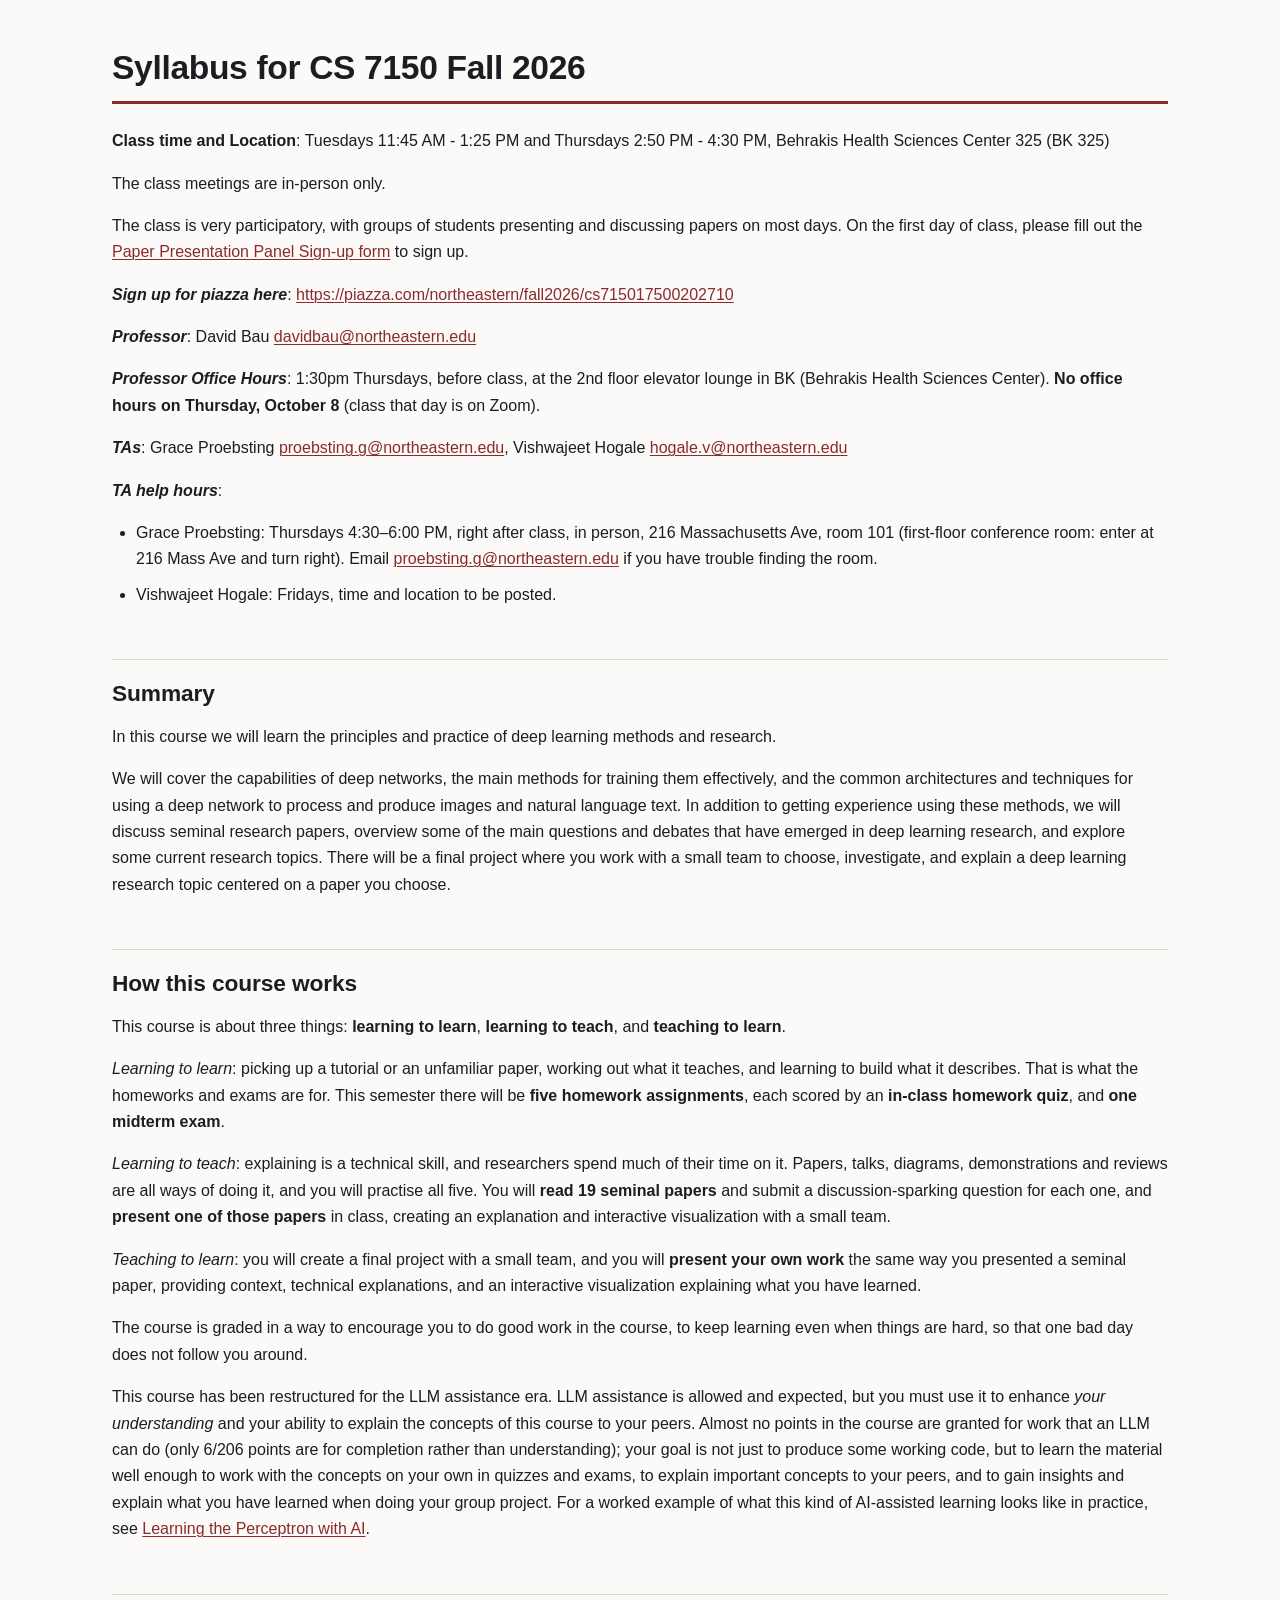
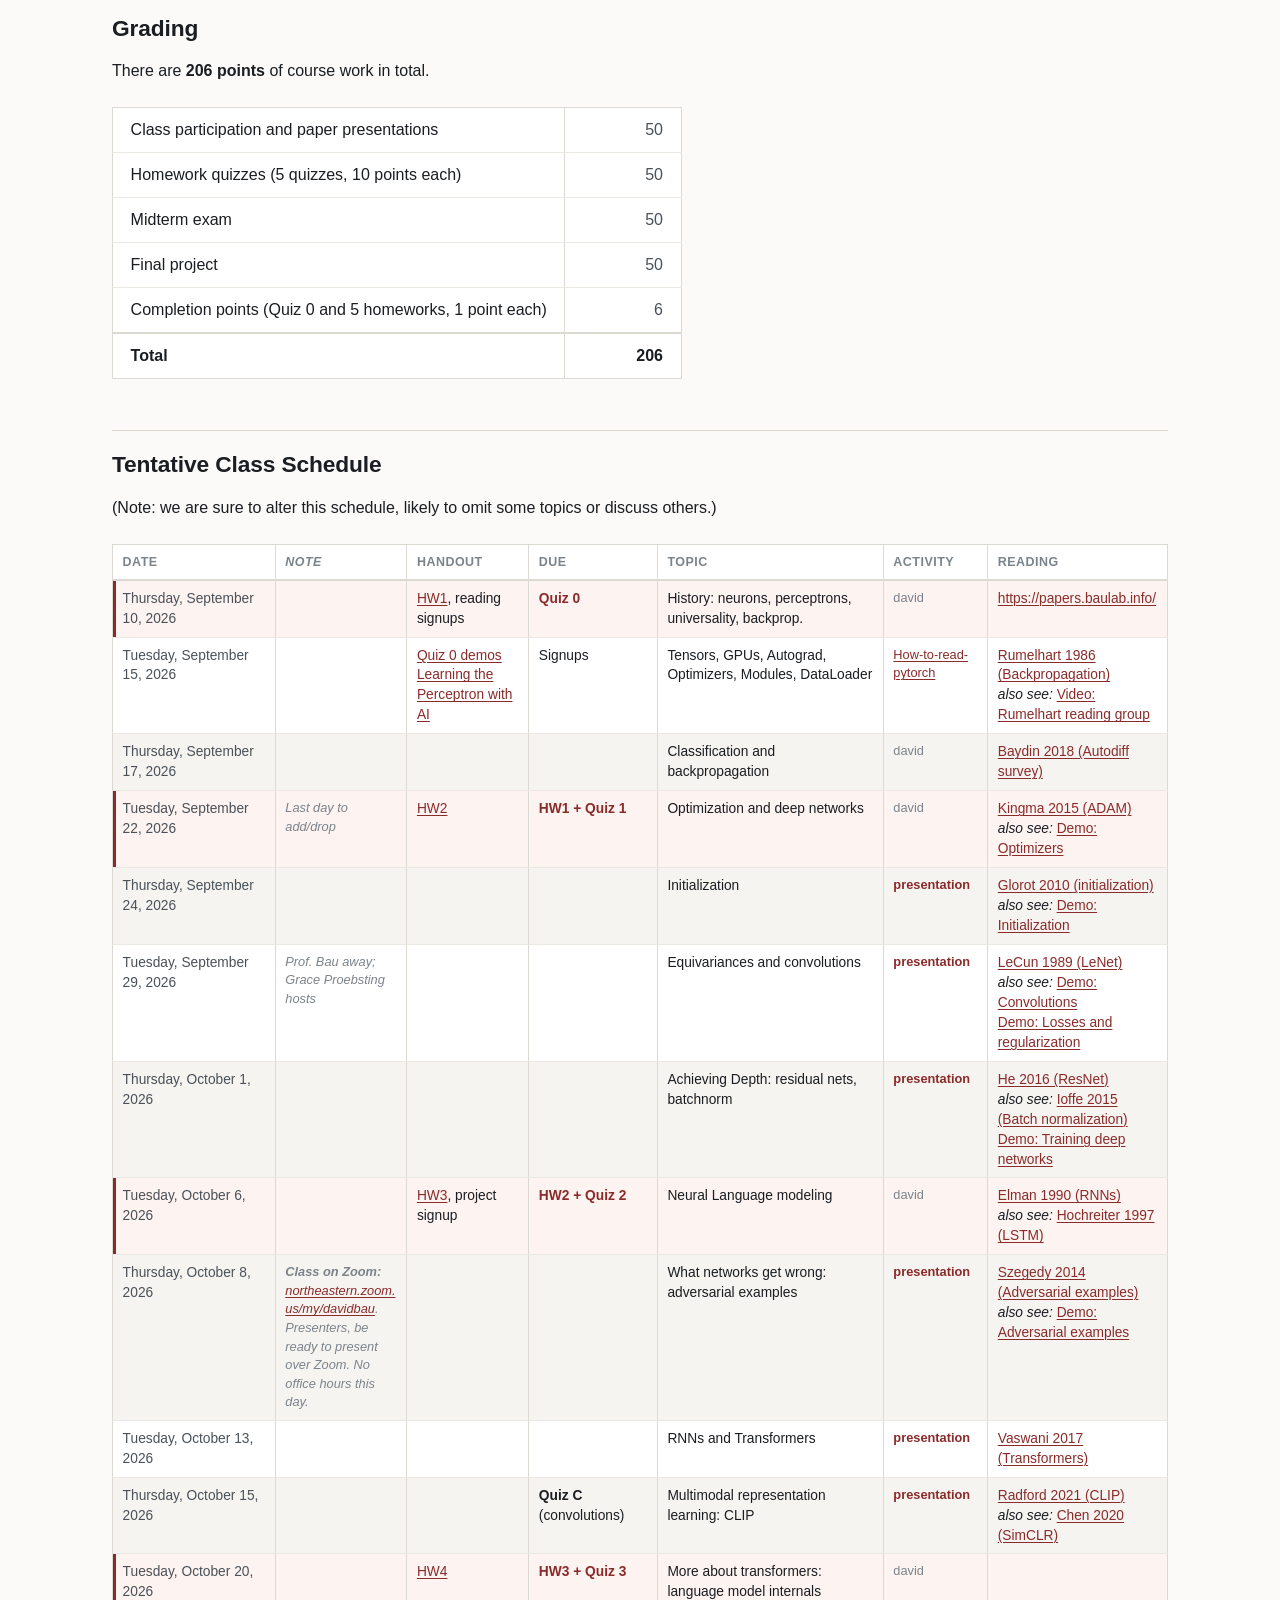
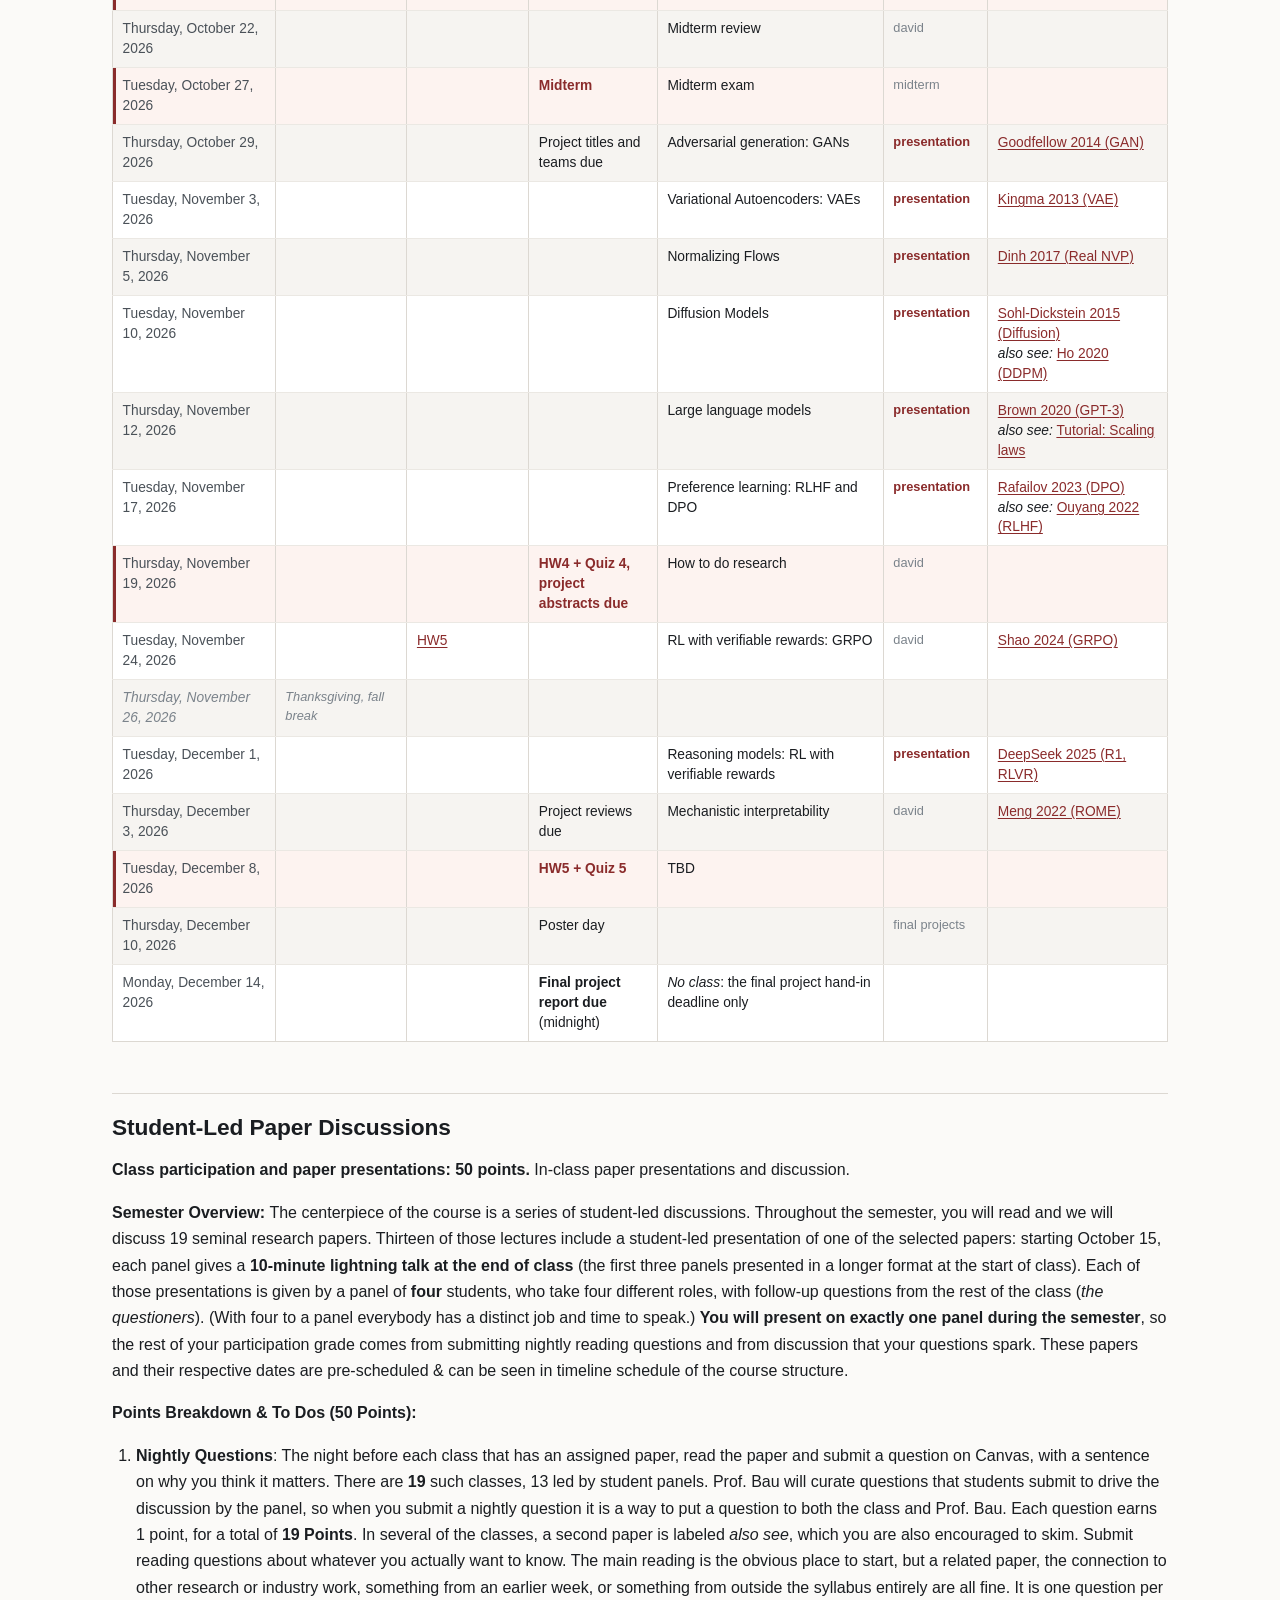
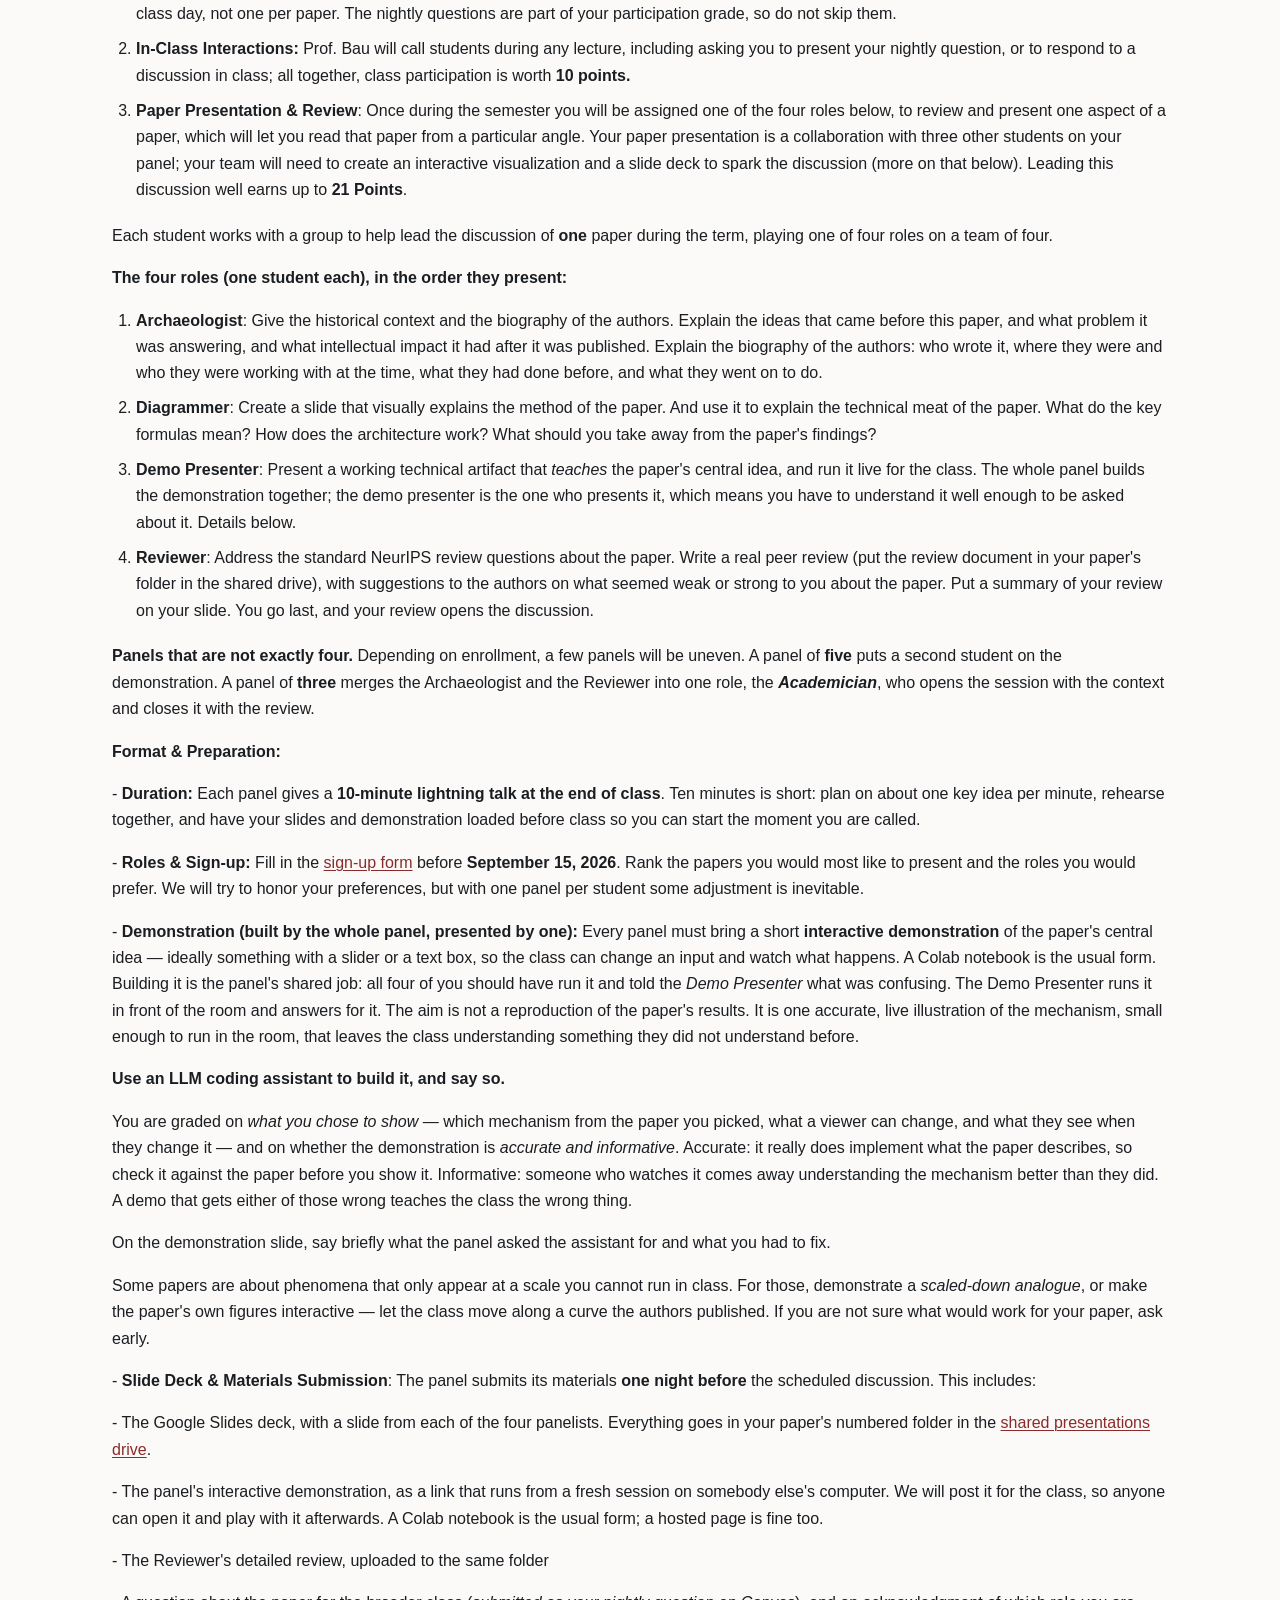
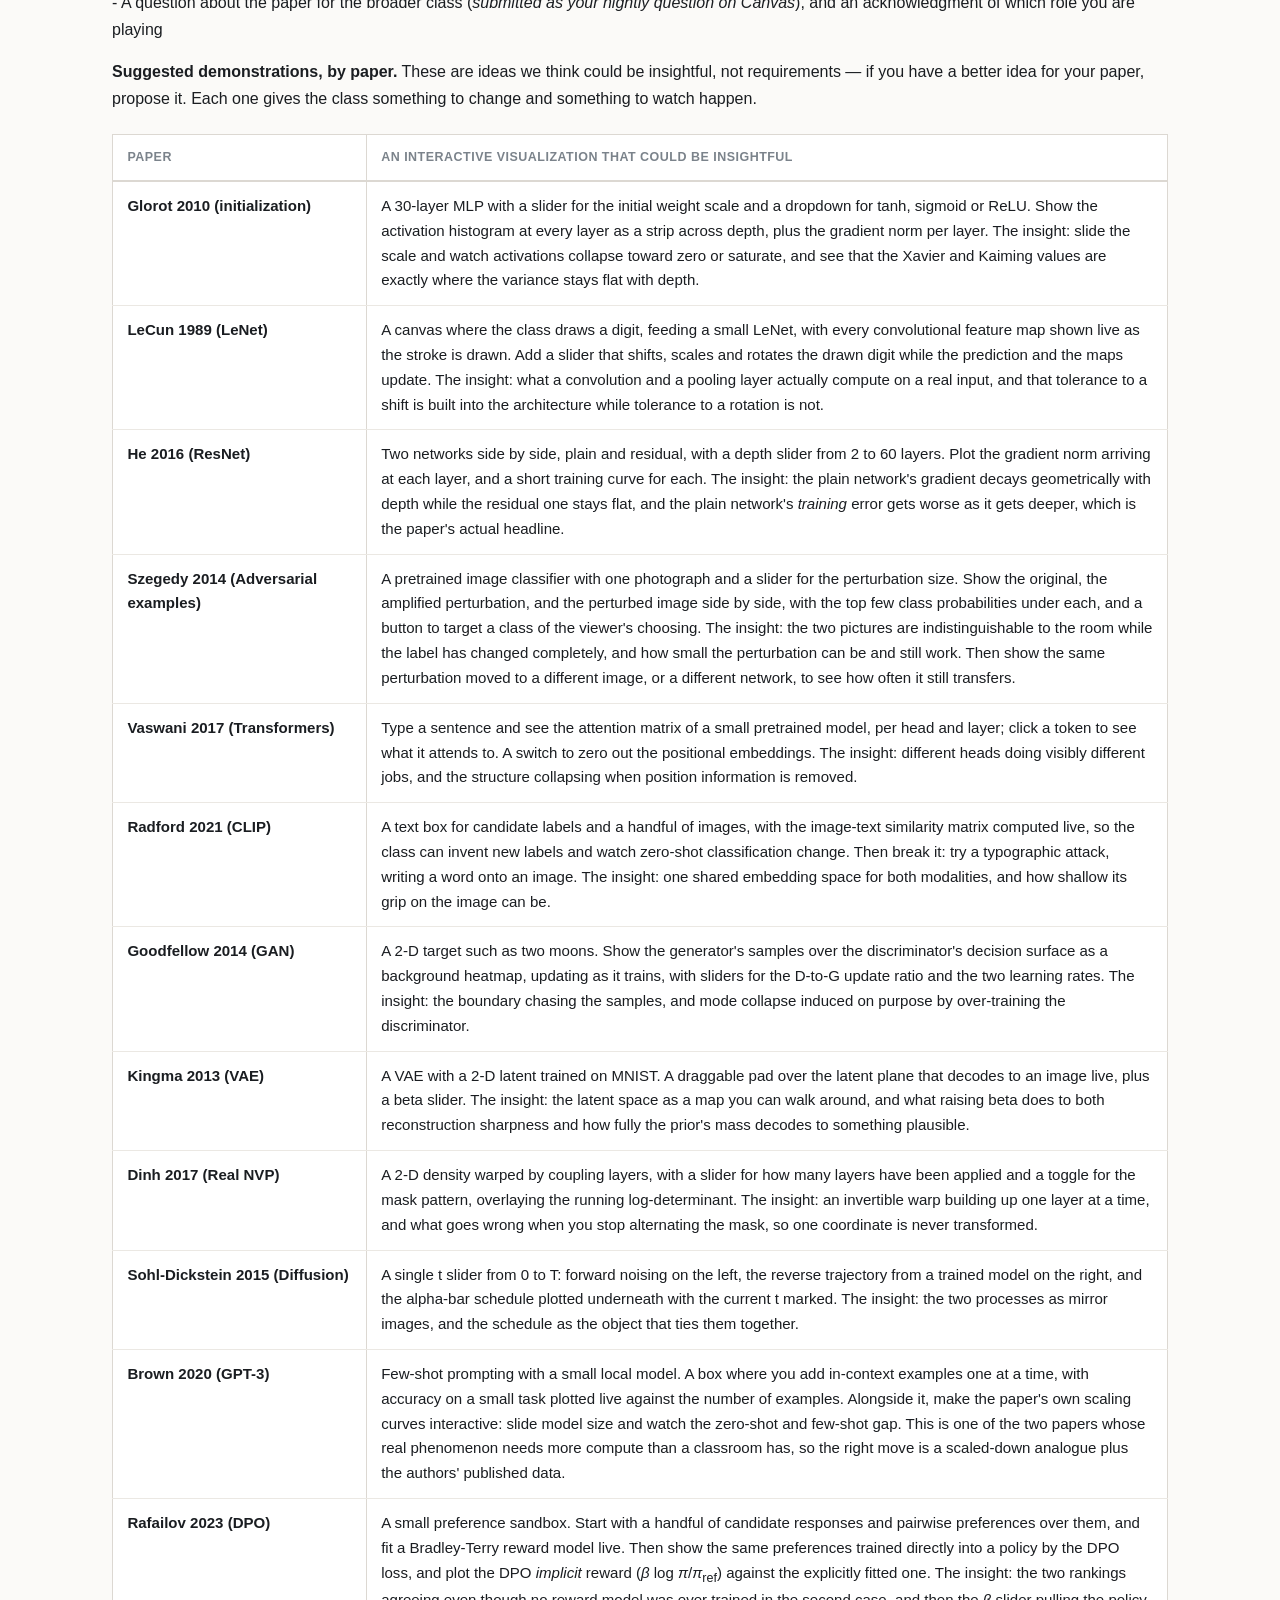
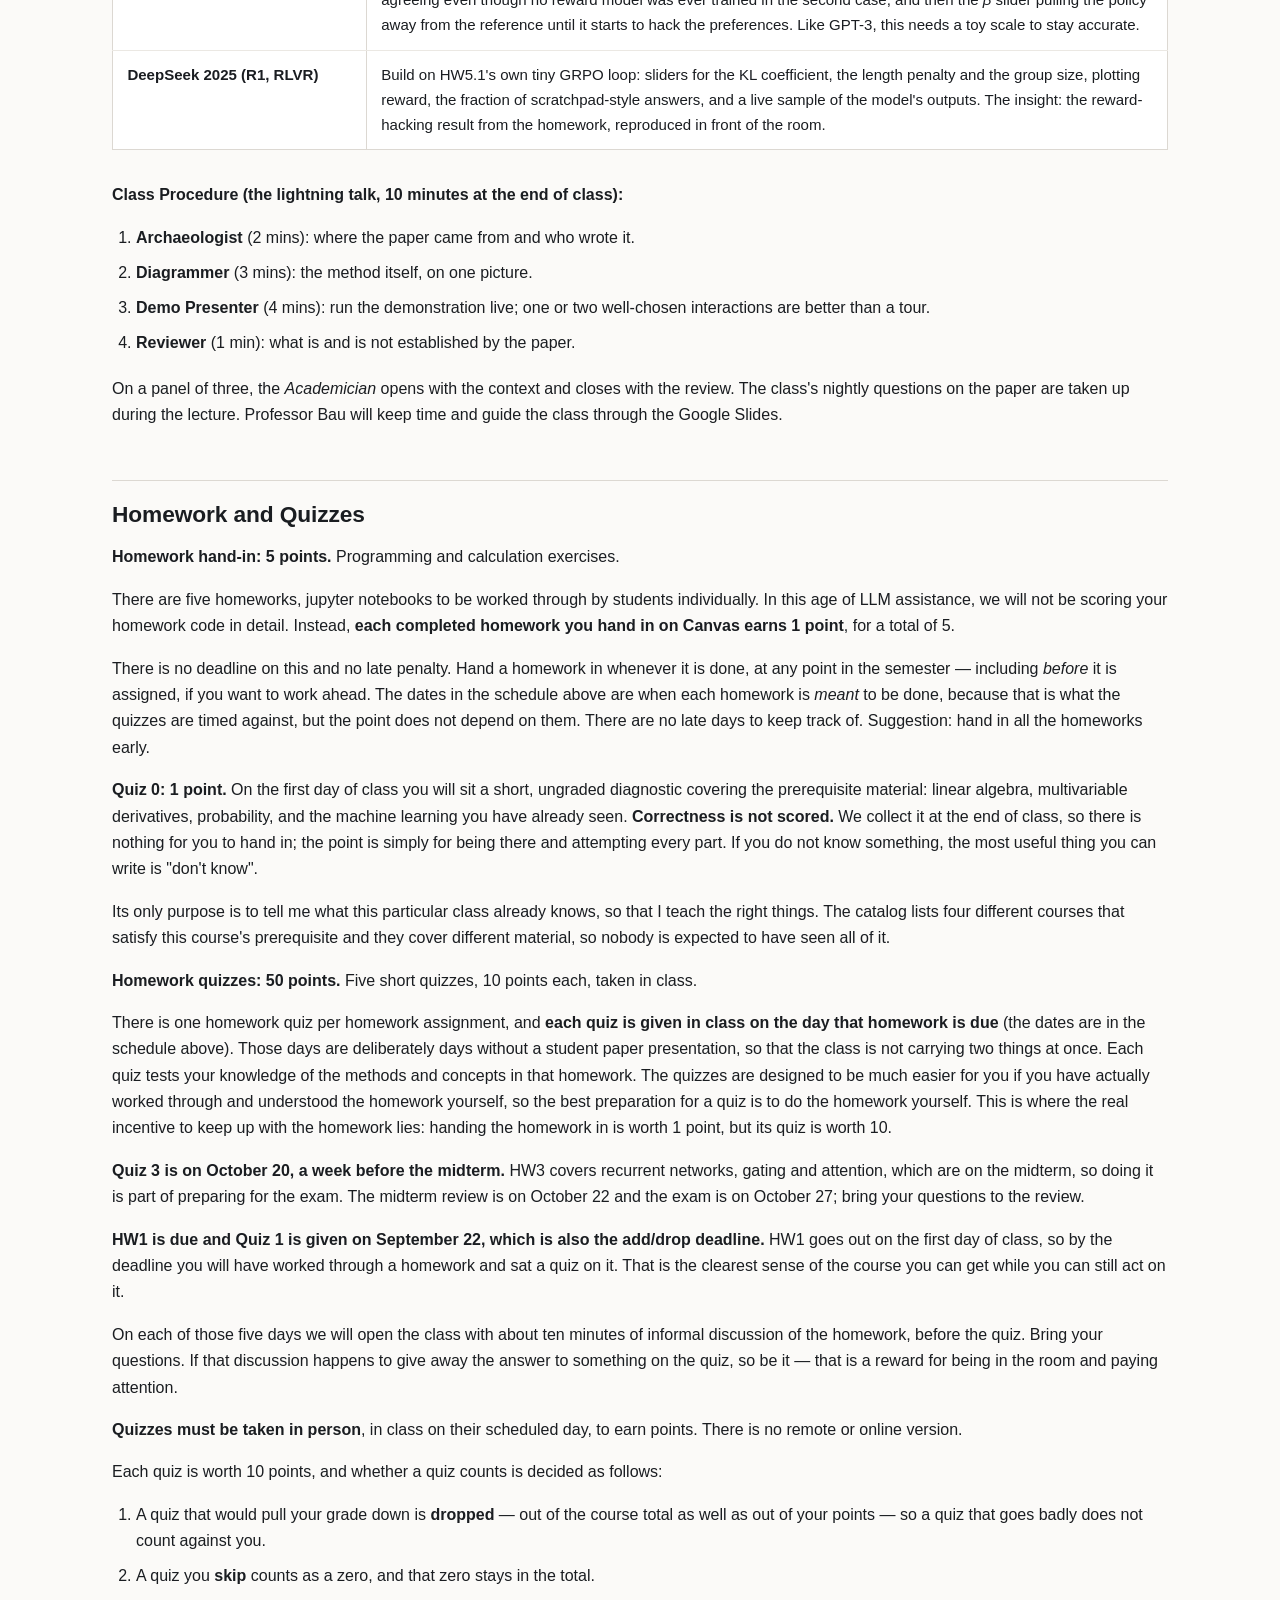
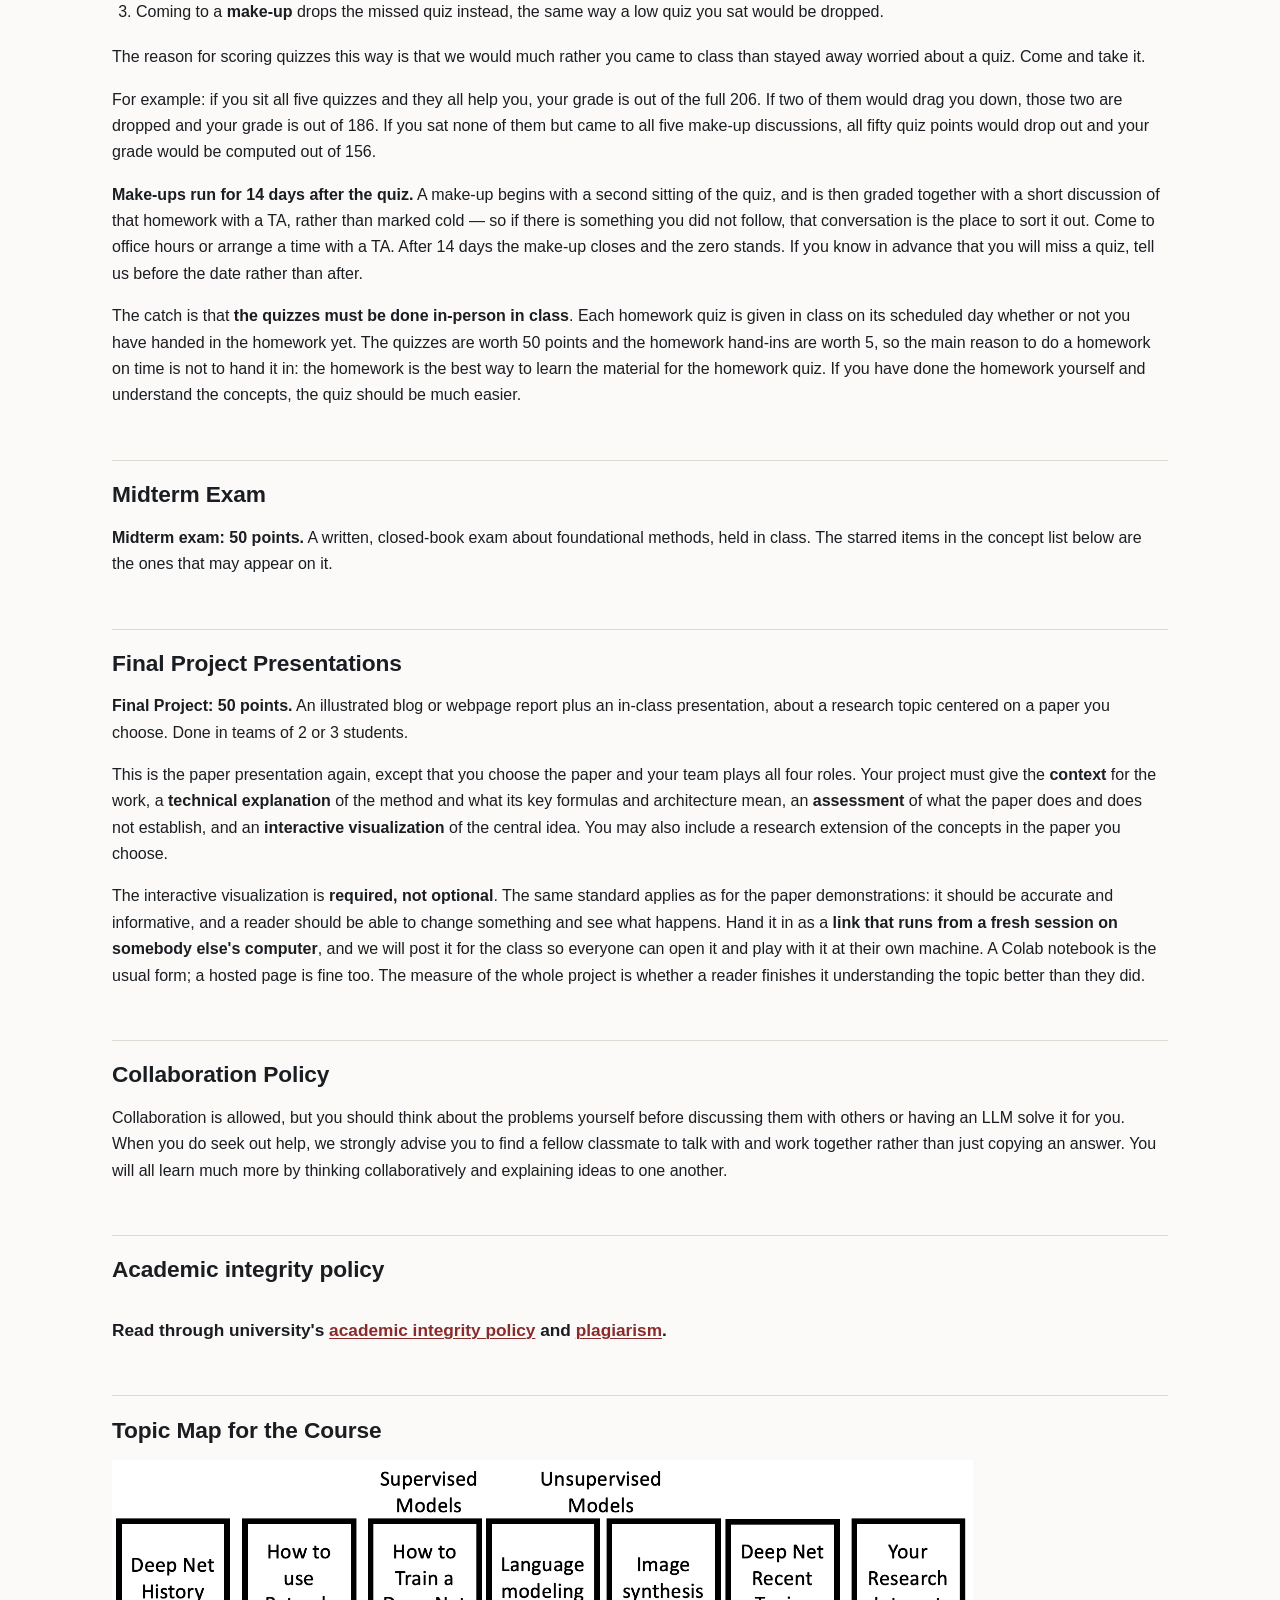
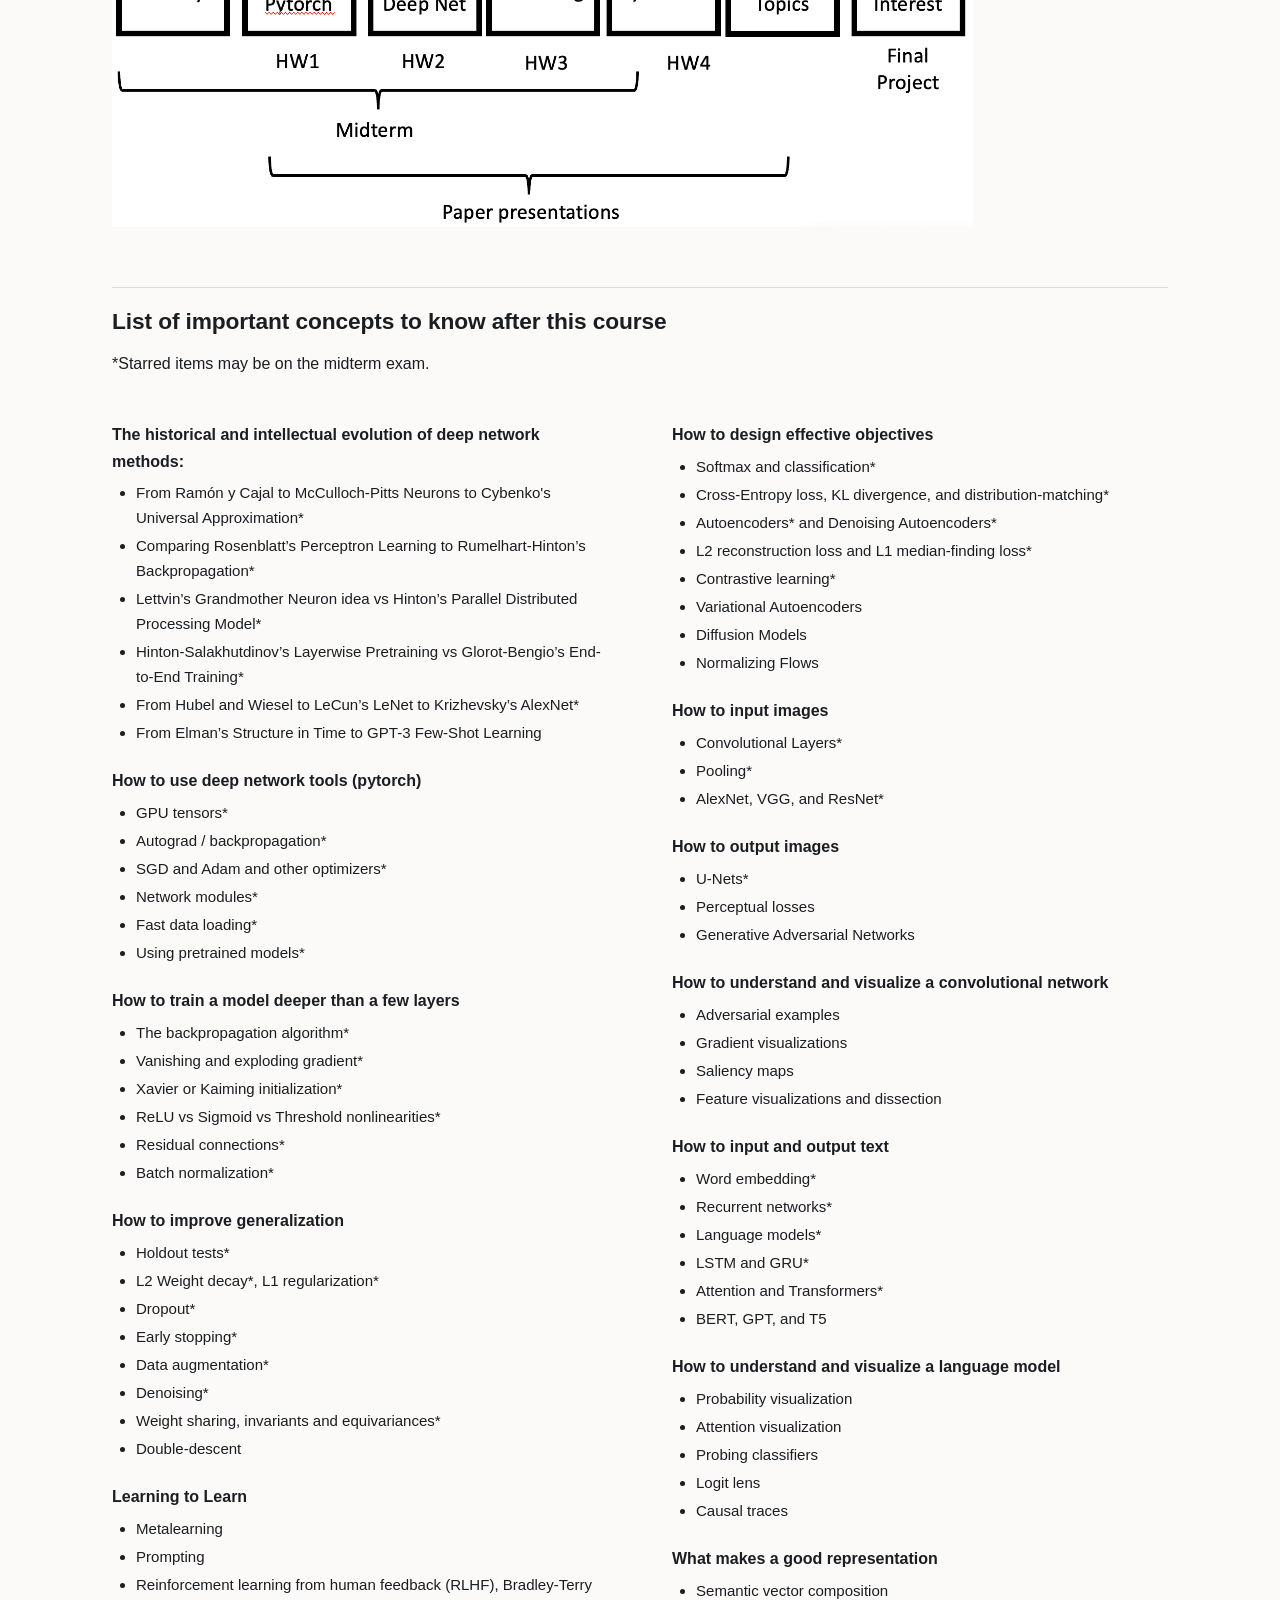
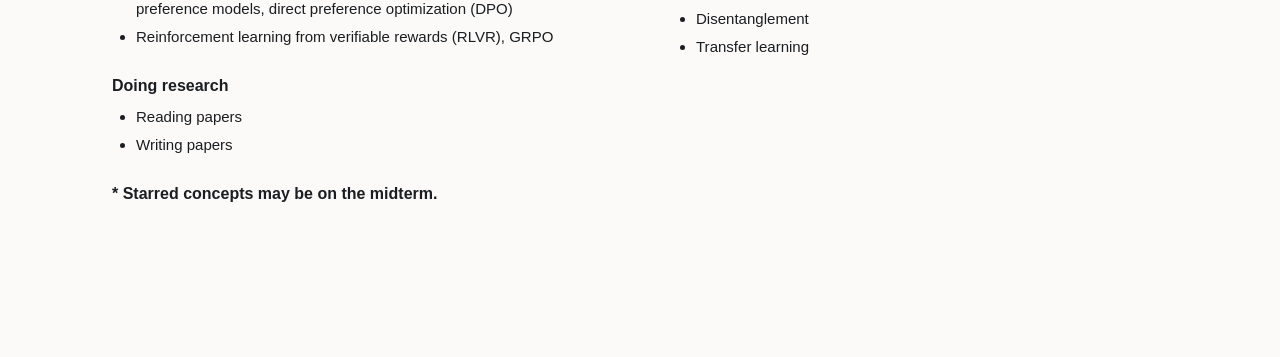
==== commit a8b35cb0: "Dec 14: no class, only the final project report deadline Co-Authored-By: Claude Opus 5.5 (1M context" ====
--- a/public/2026-Fall/index.html
+++ b/public/2026-Fall/index.html
@@ -320,9 +320,9 @@
 <td>Monday, December 14, 2026</td>
 <td></td>
 <td></td>
-<td>final project report due (midnight)</td>
-<td></td>
-<td>final projects</td>
+<td><strong>Final project report due</strong> (midnight)</td>
+<td><em>No class</em>: the final project hand-in deadline only</td>
+<td></td>
 <td></td>
 </tr>
 </tbody>
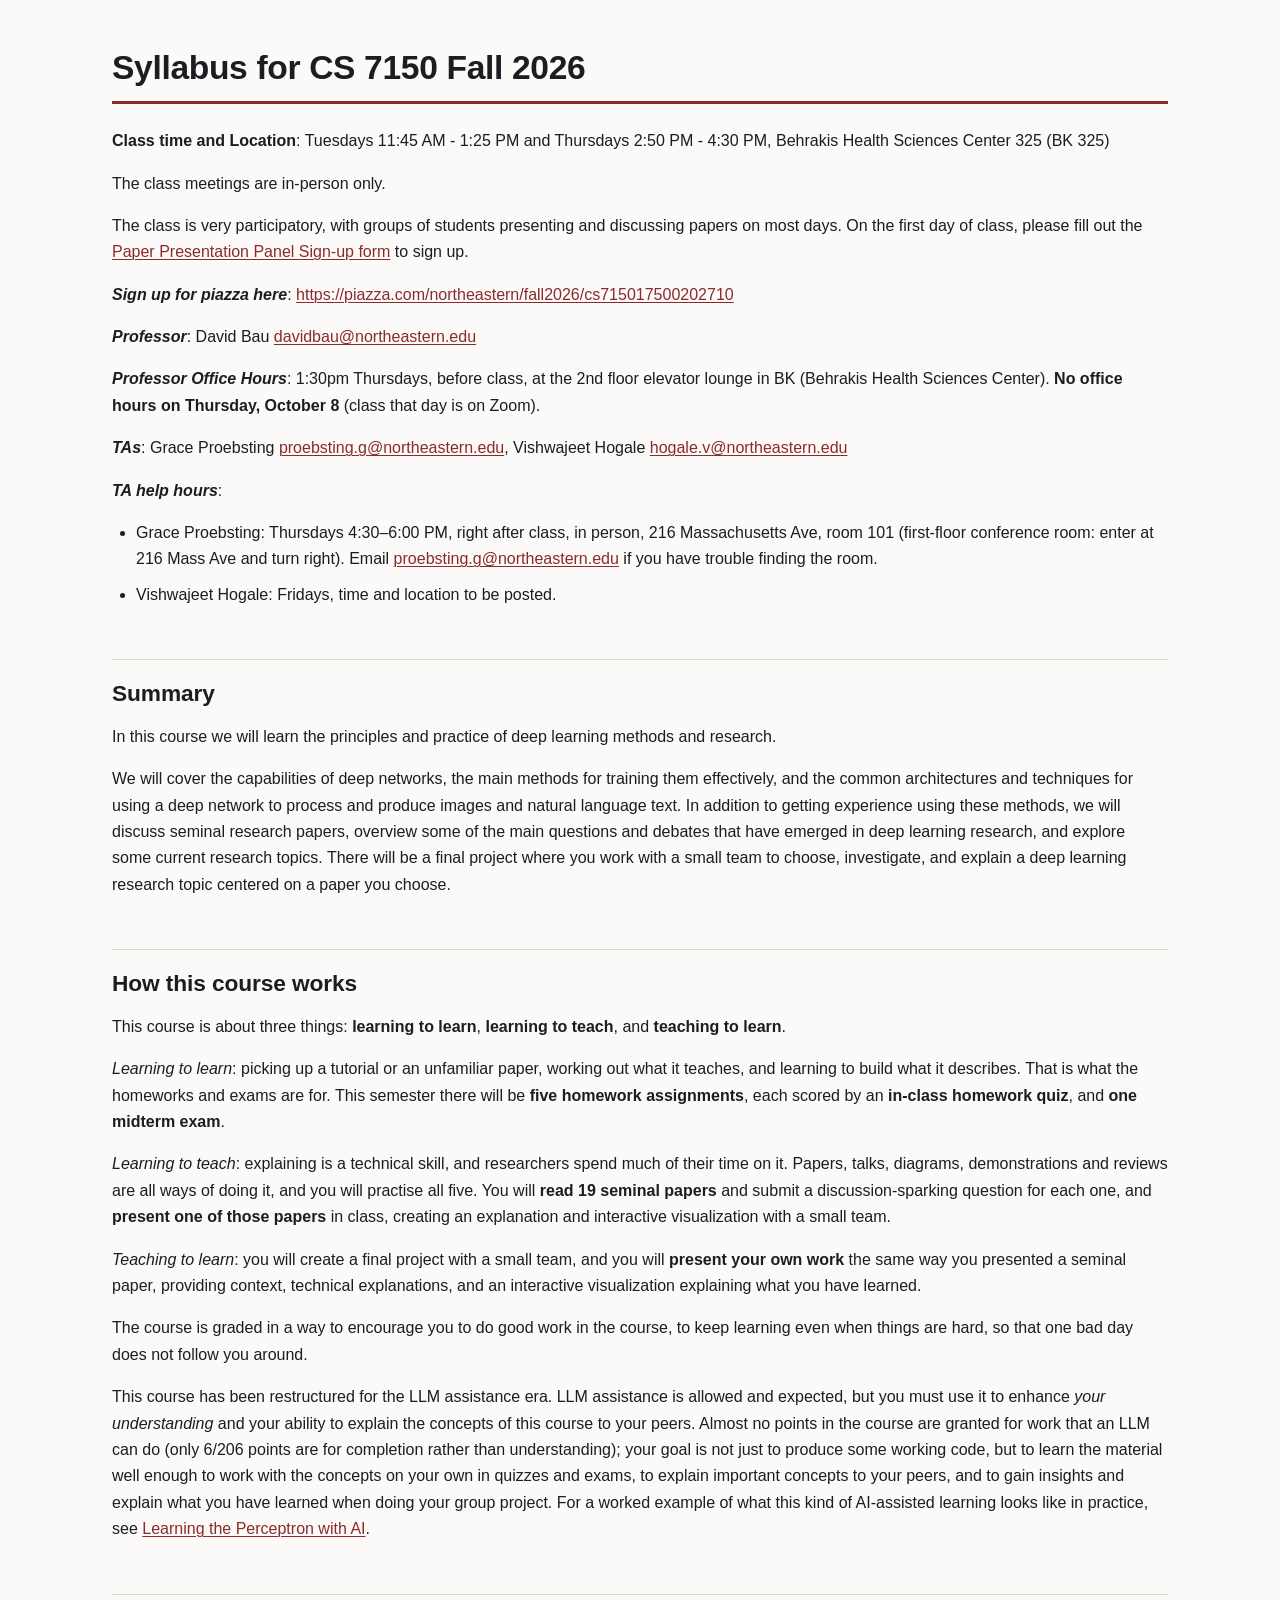
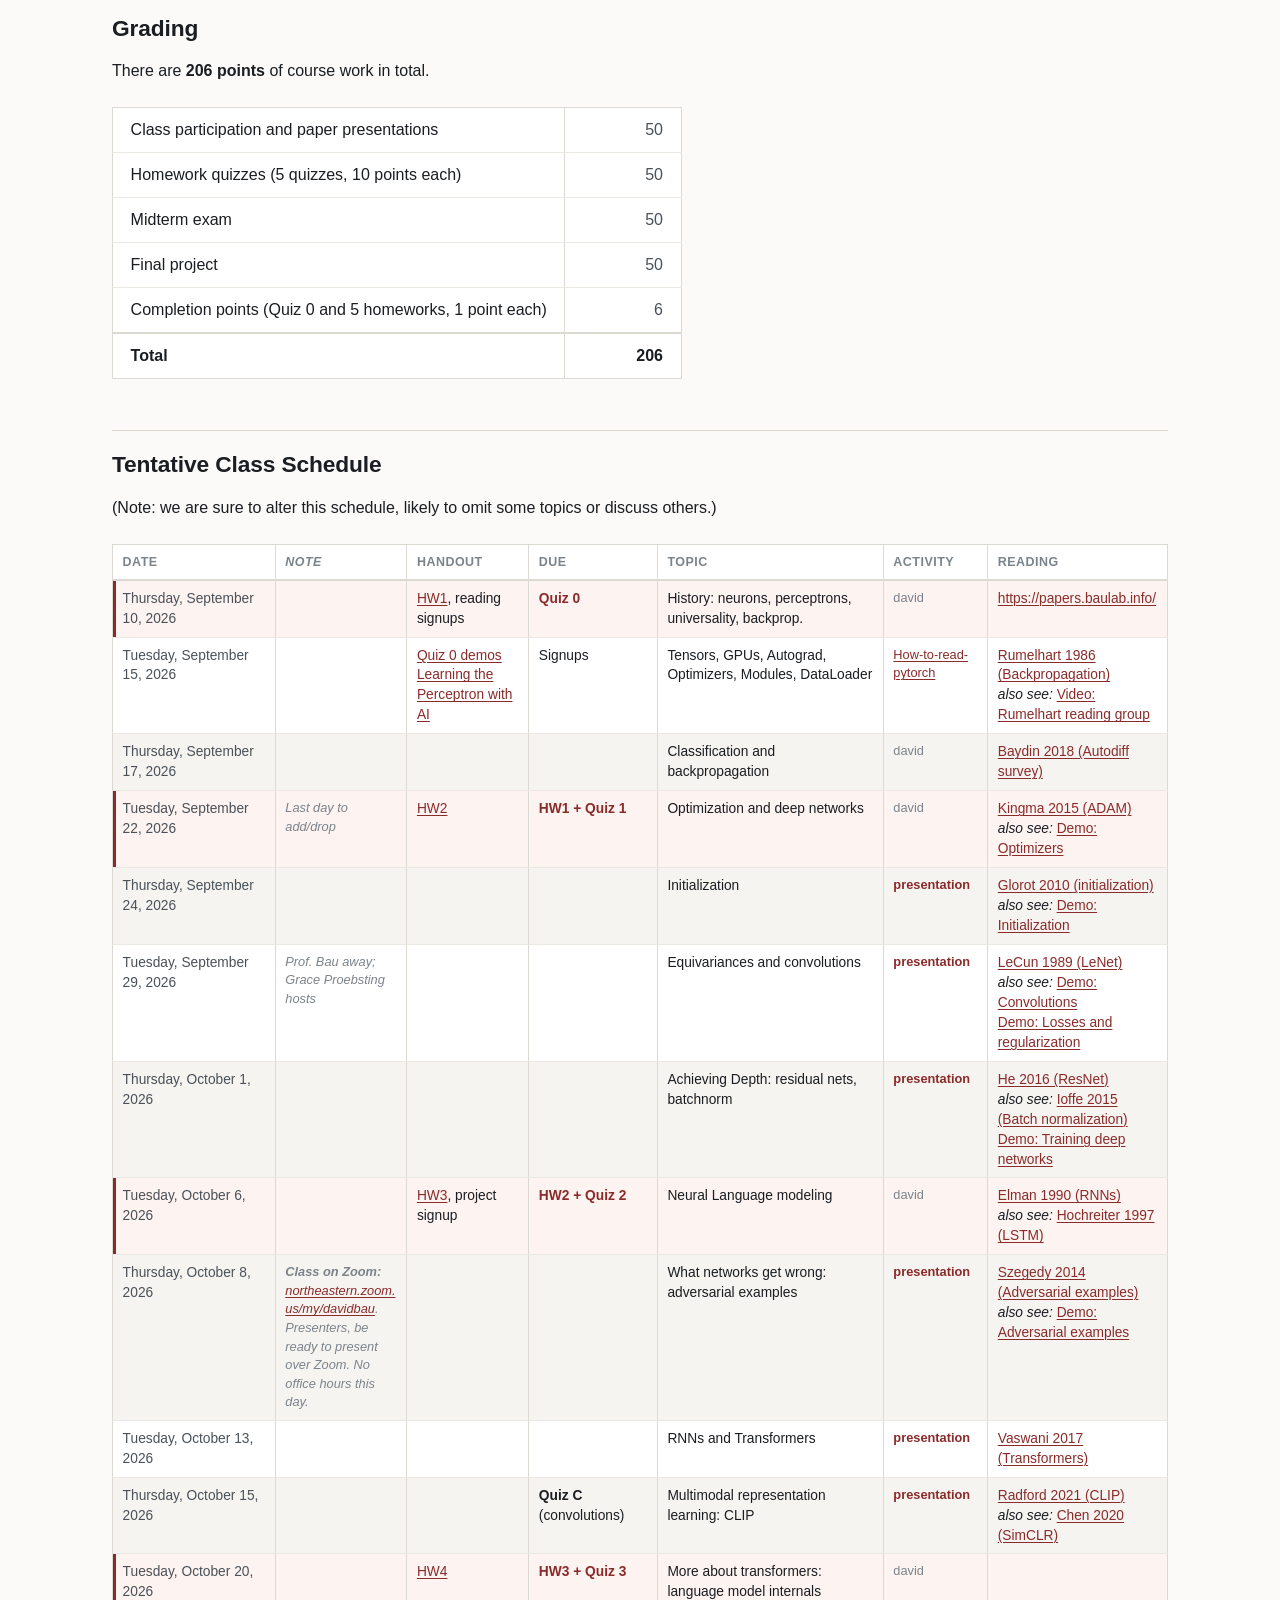
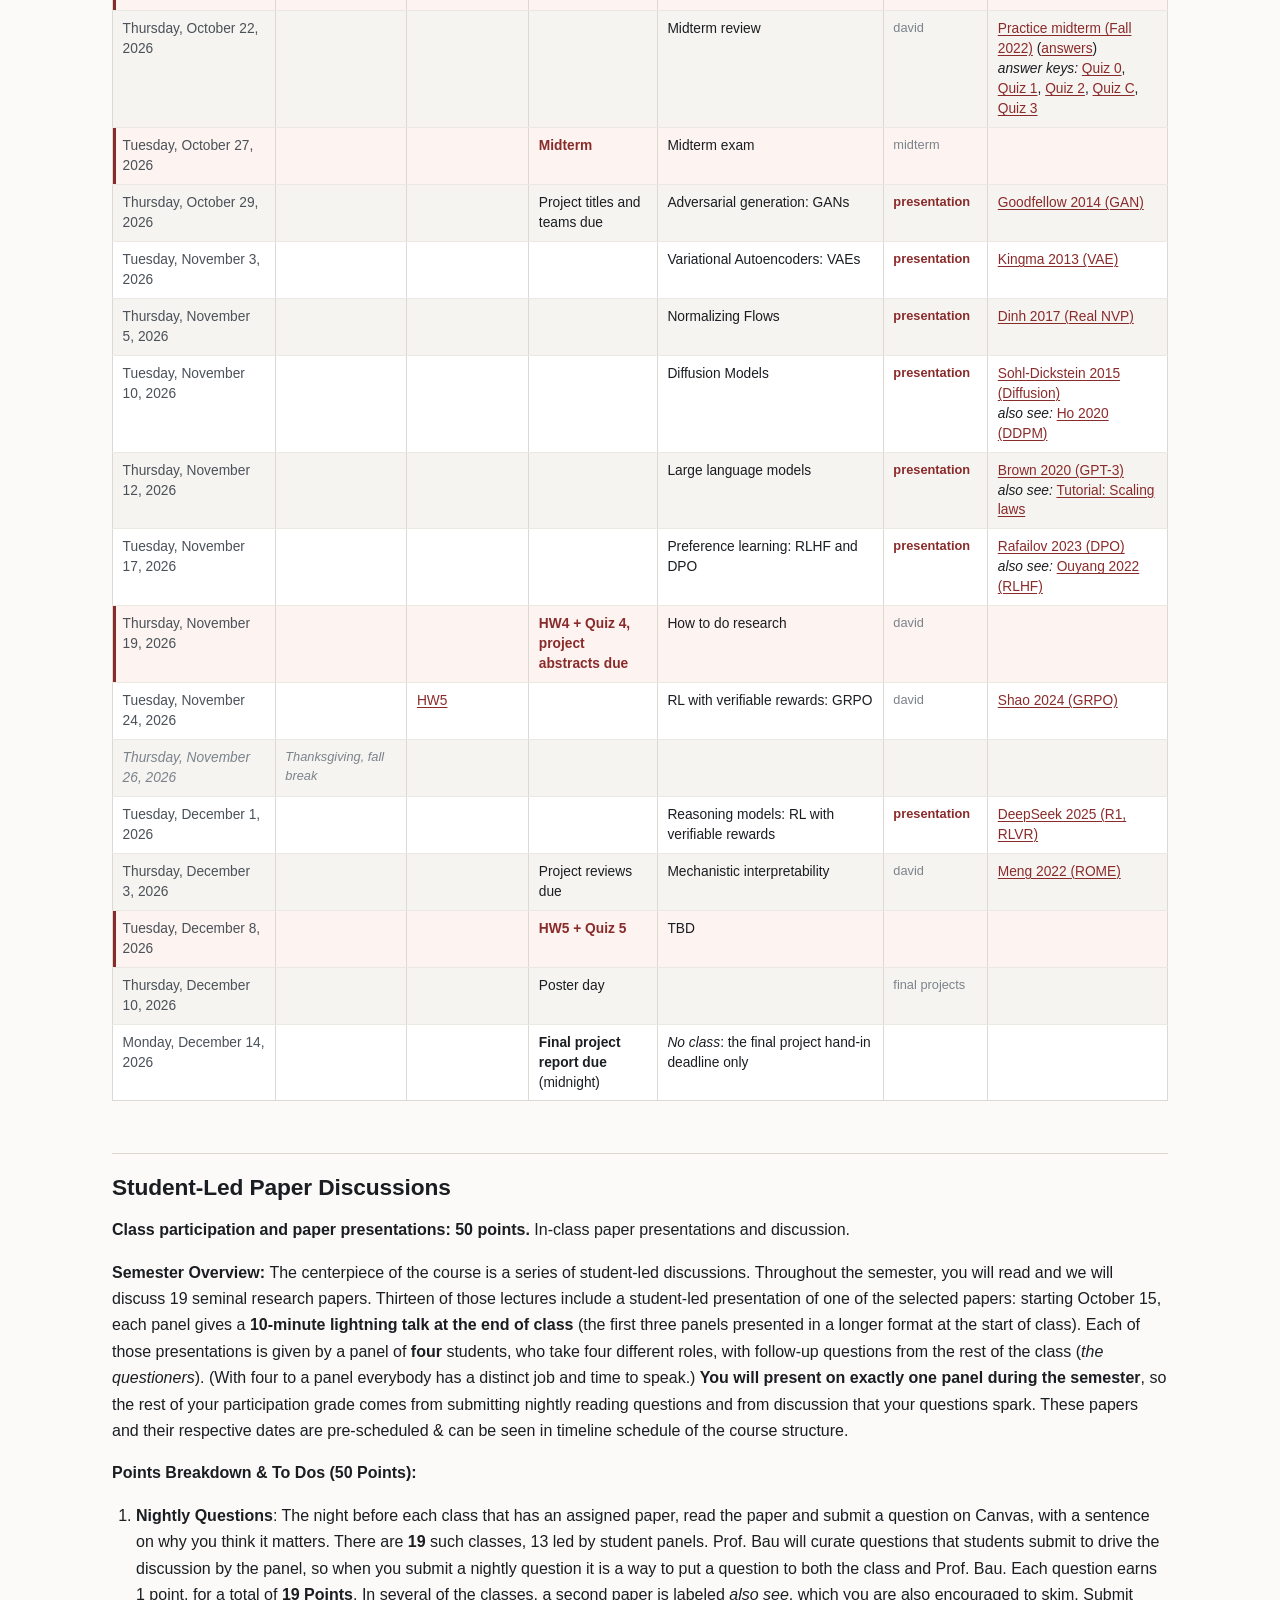
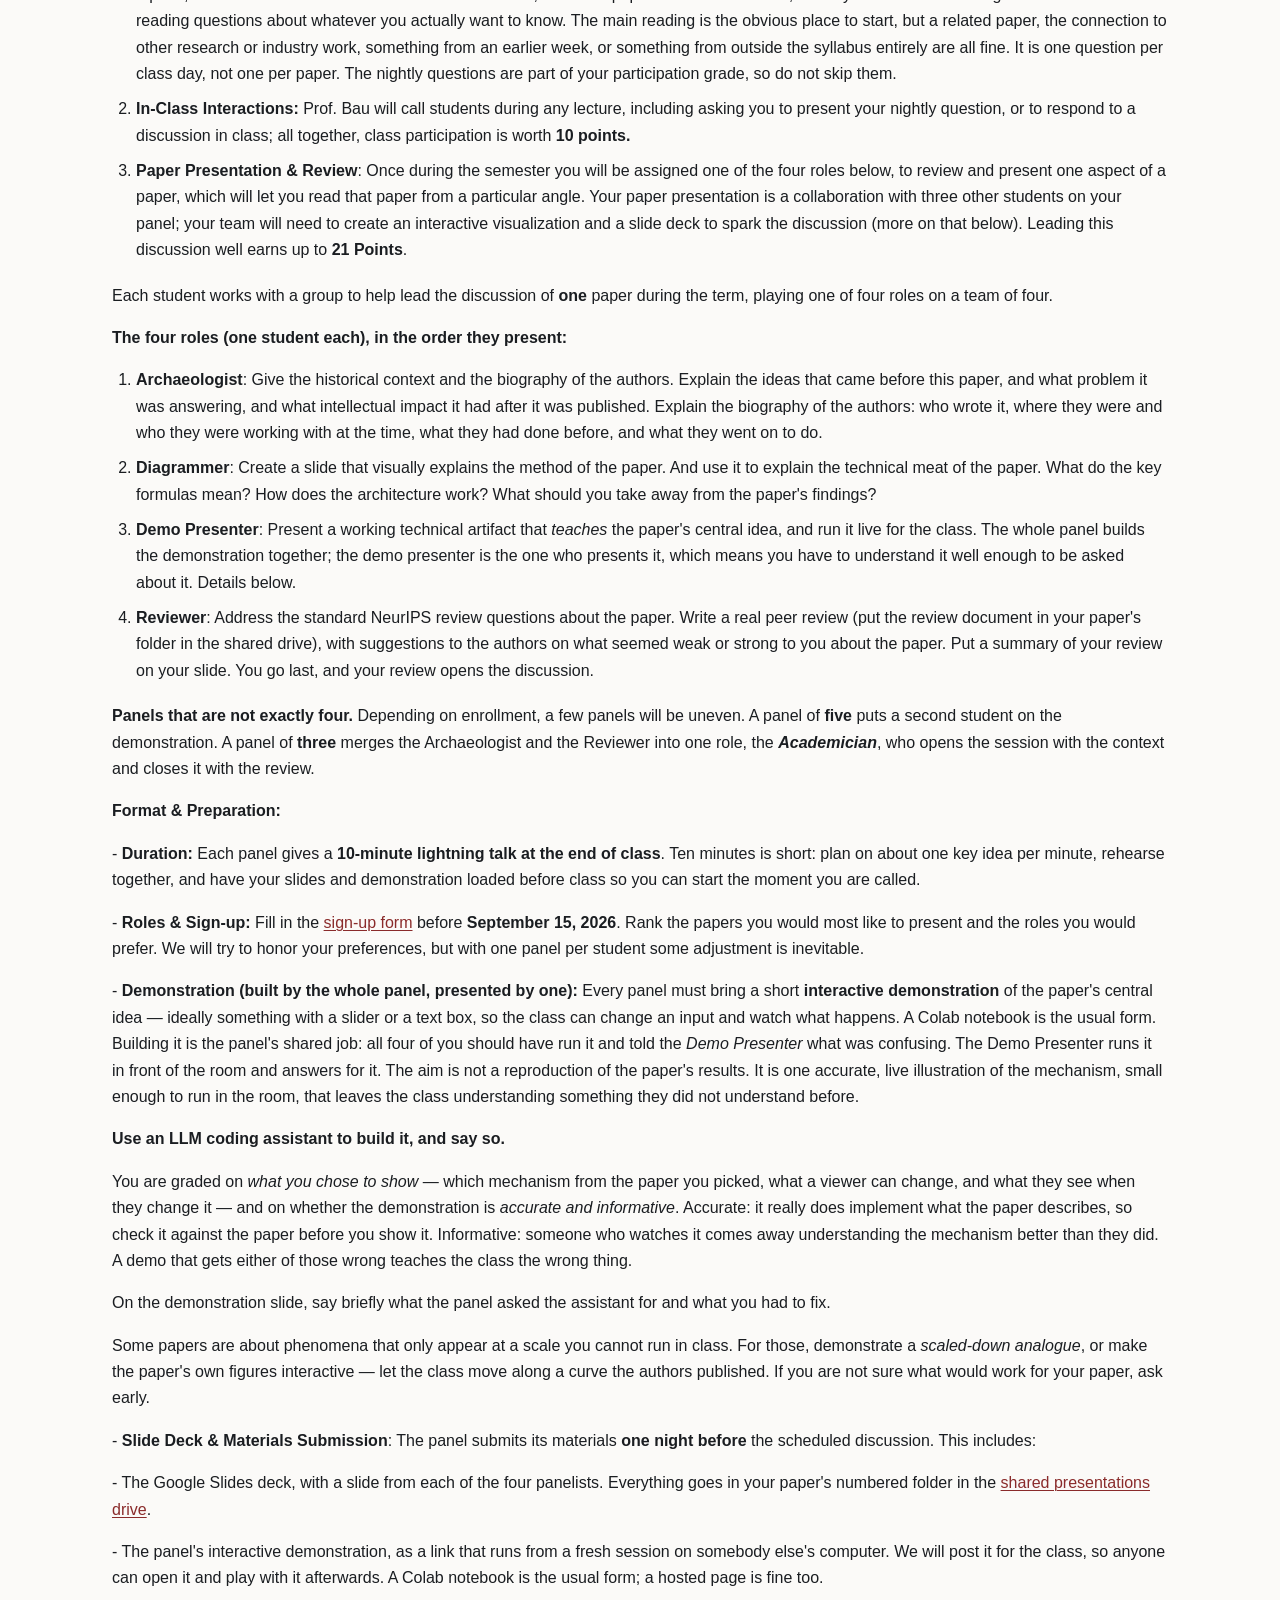
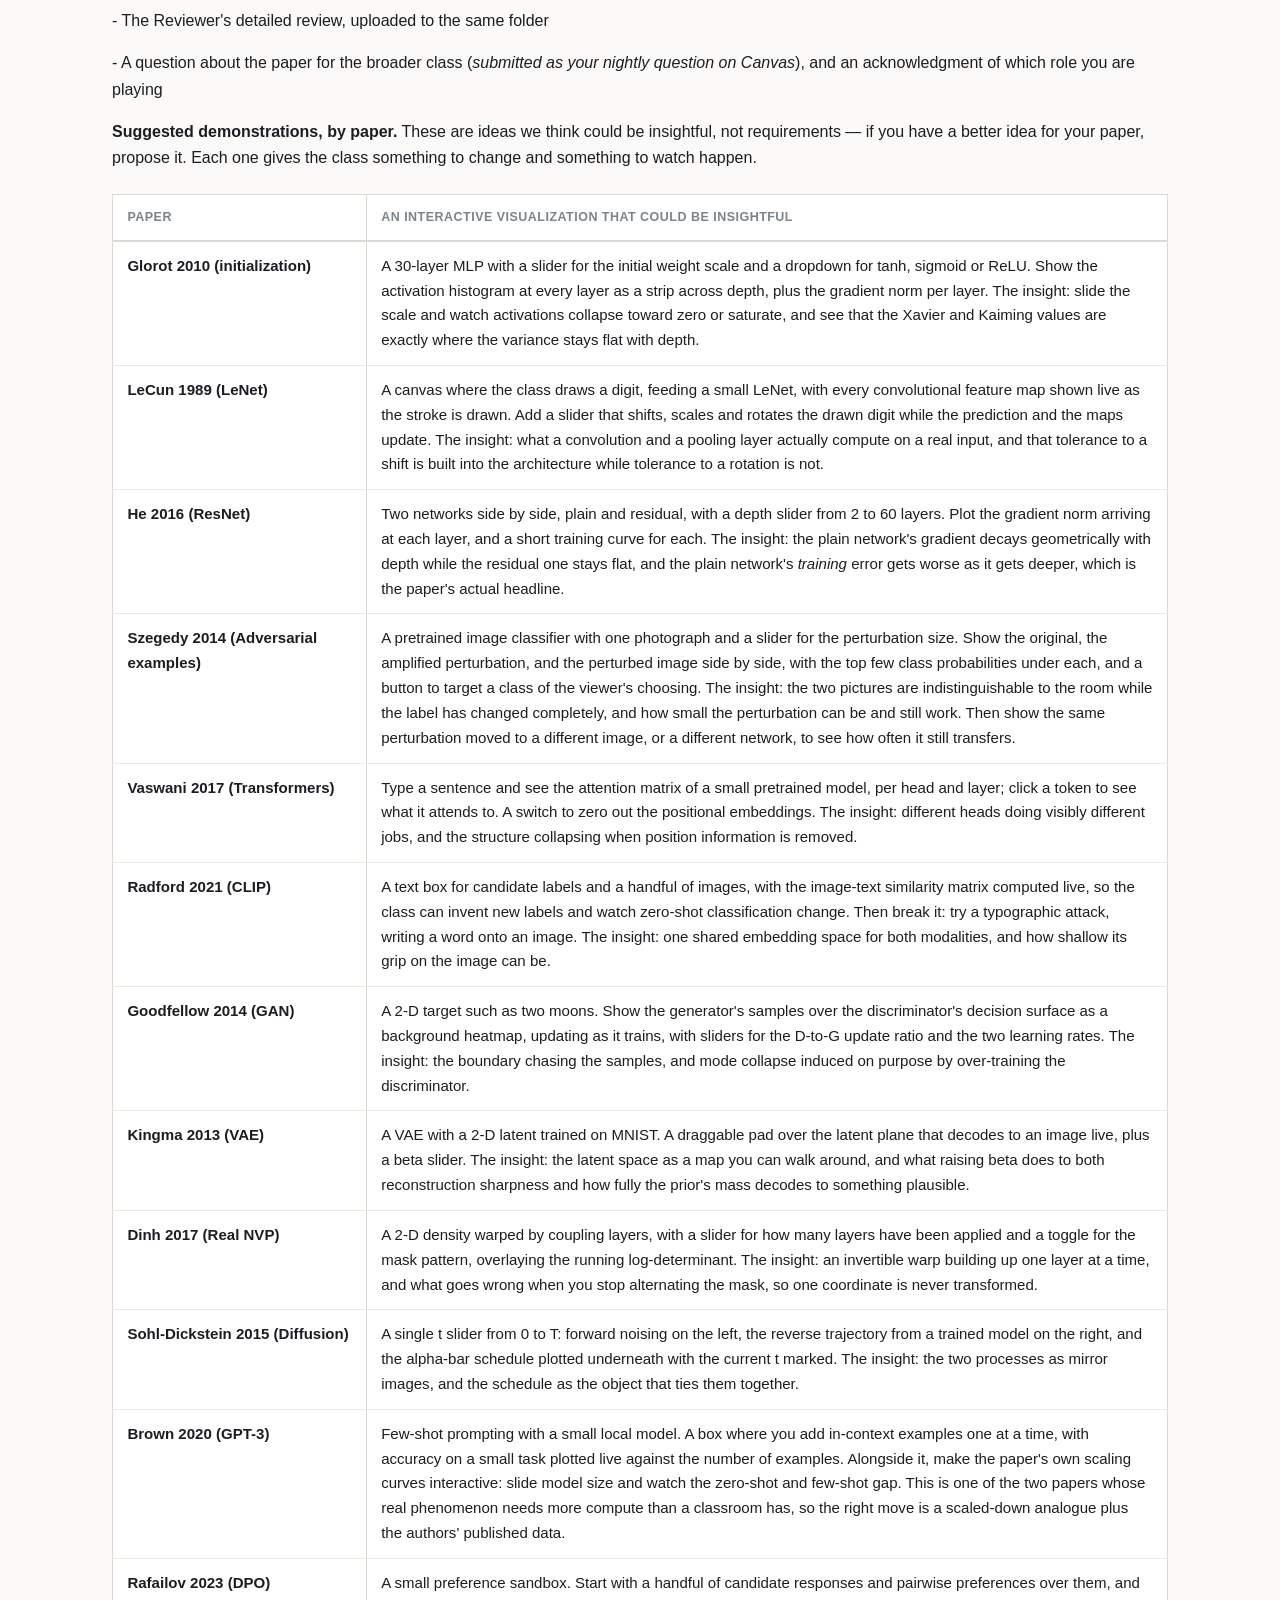
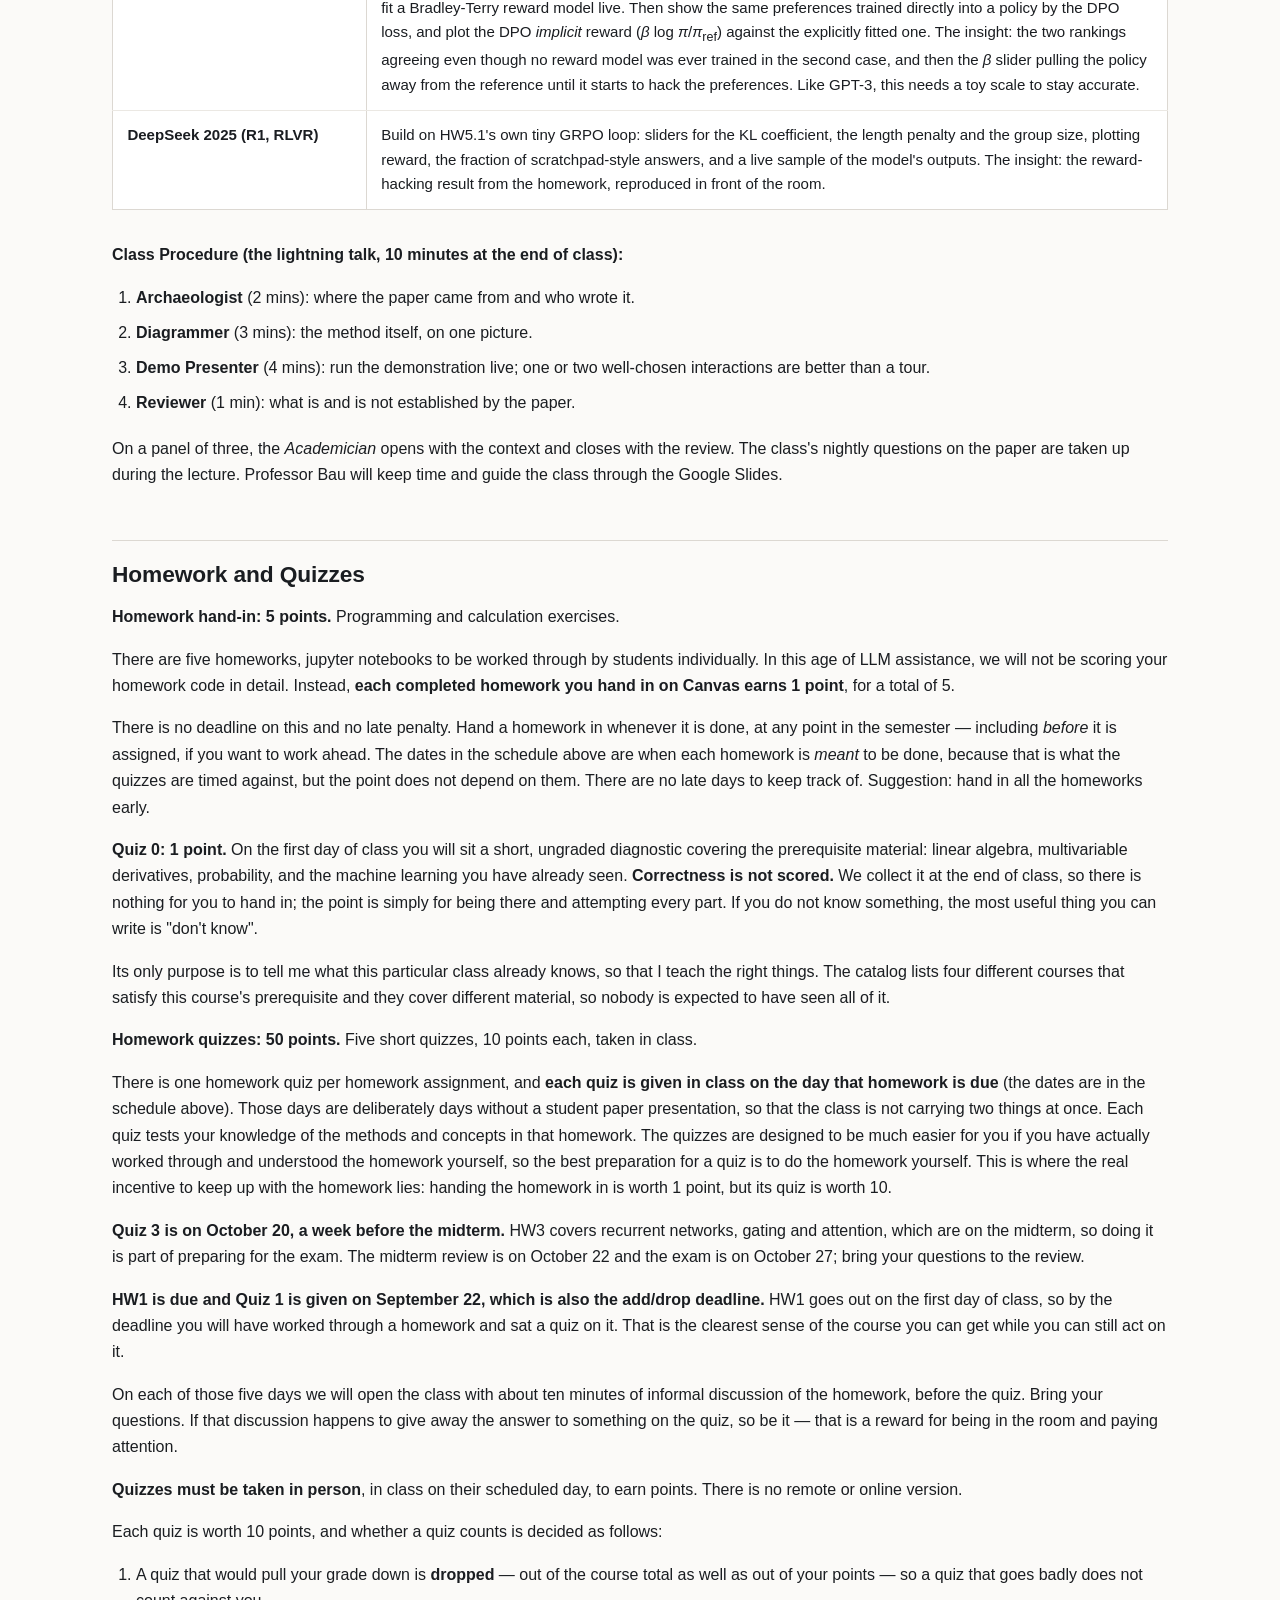
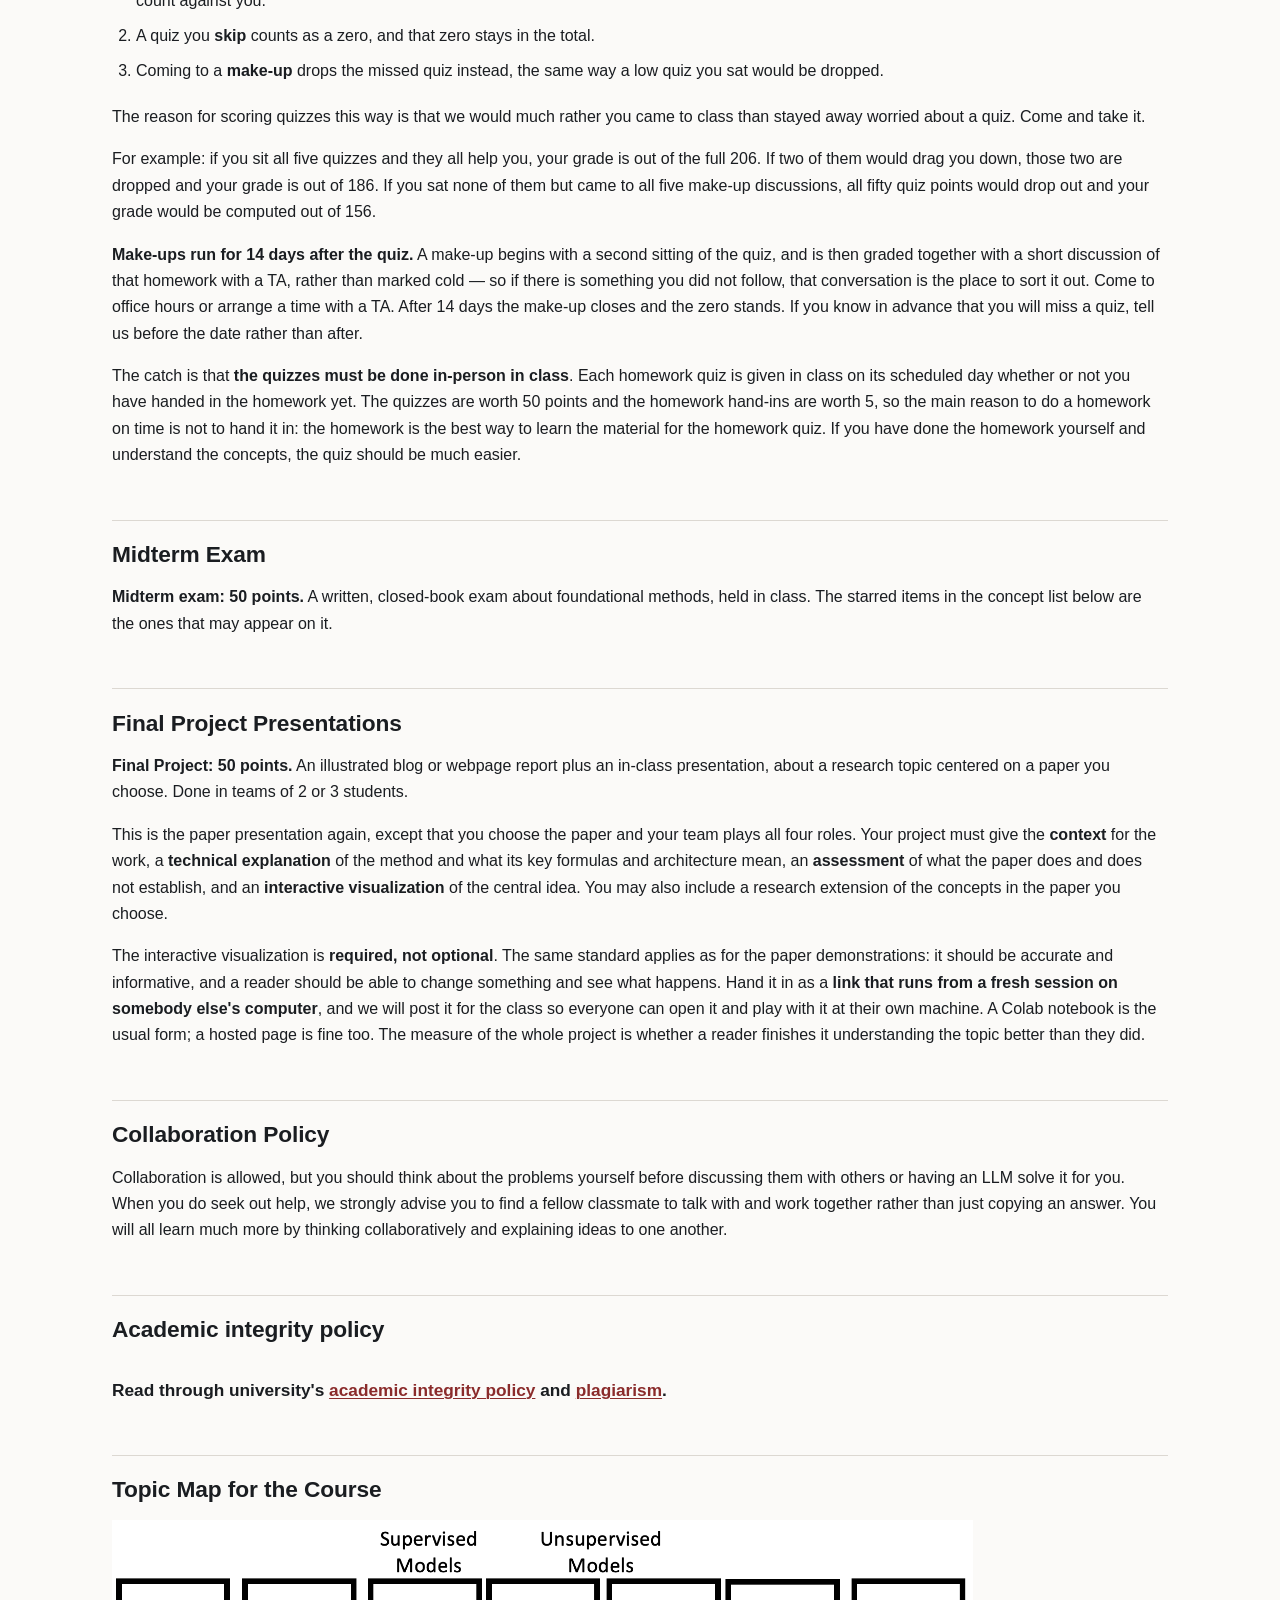
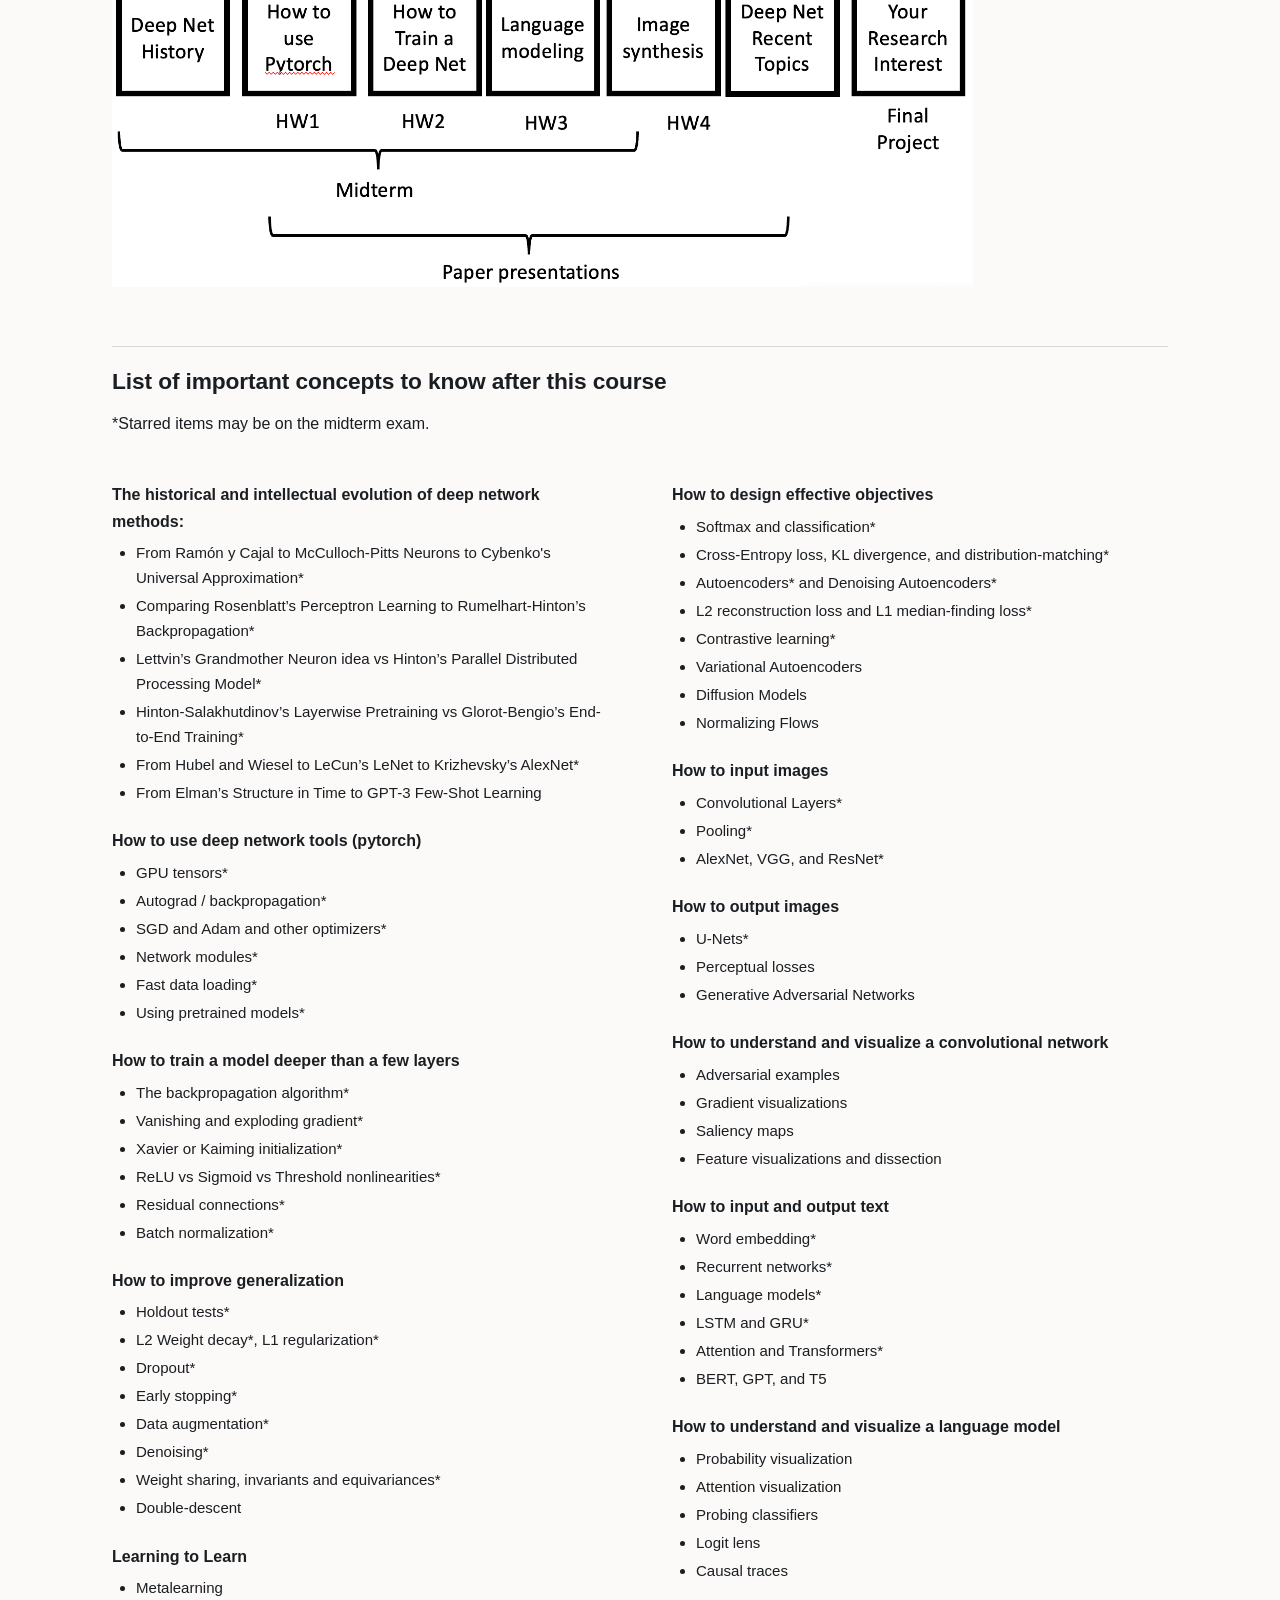
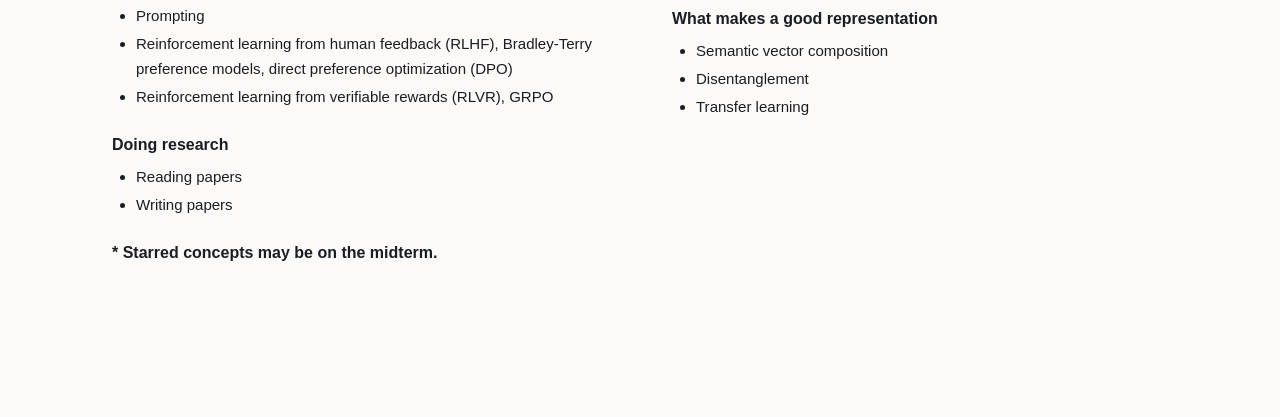
==== commit 33f99860: "Oct 22 midterm review: link the practice midterm and the answer keys Co-Authored-By: Claude Opus 5.5" ====
--- a/public/2026-Fall/index.html
+++ b/public/2026-Fall/index.html
@@ -185,7 +185,8 @@
 <td></td>
 <td>Midterm review</td>
 <td>david</td>
-<td></td>
+<td><a href="2022-midterm.pdf" target="_blank" rel="noreferrer noopener"><span>Practice midterm (Fall 2022)</span></a> (<a href="answer-keys/2022-midterm-key.pdf" target="_blank" rel="noreferrer noopener"><span>answers</span></a>)<br />
+<em>answer keys:</em> <a href="answer-keys/2026-quiz0-key.pdf" target="_blank" rel="noreferrer noopener"><span>Quiz 0</span></a>, <a href="answer-keys/2026-quiz1-key.pdf" target="_blank" rel="noreferrer noopener"><span>Quiz 1</span></a>, <a href="answer-keys/2026-quiz2-key.pdf" target="_blank" rel="noreferrer noopener"><span>Quiz 2</span></a>, <a href="answer-keys/2026-quizC-key.pdf" target="_blank" rel="noreferrer noopener"><span>Quiz C</span></a>, <a href="answer-keys/2026-quiz3-key.pdf" target="_blank" rel="noreferrer noopener"><span>Quiz 3</span></a></td>
 </tr>
 <tr class="milestone">
 <td>Tuesday, October 27, 2026</td>
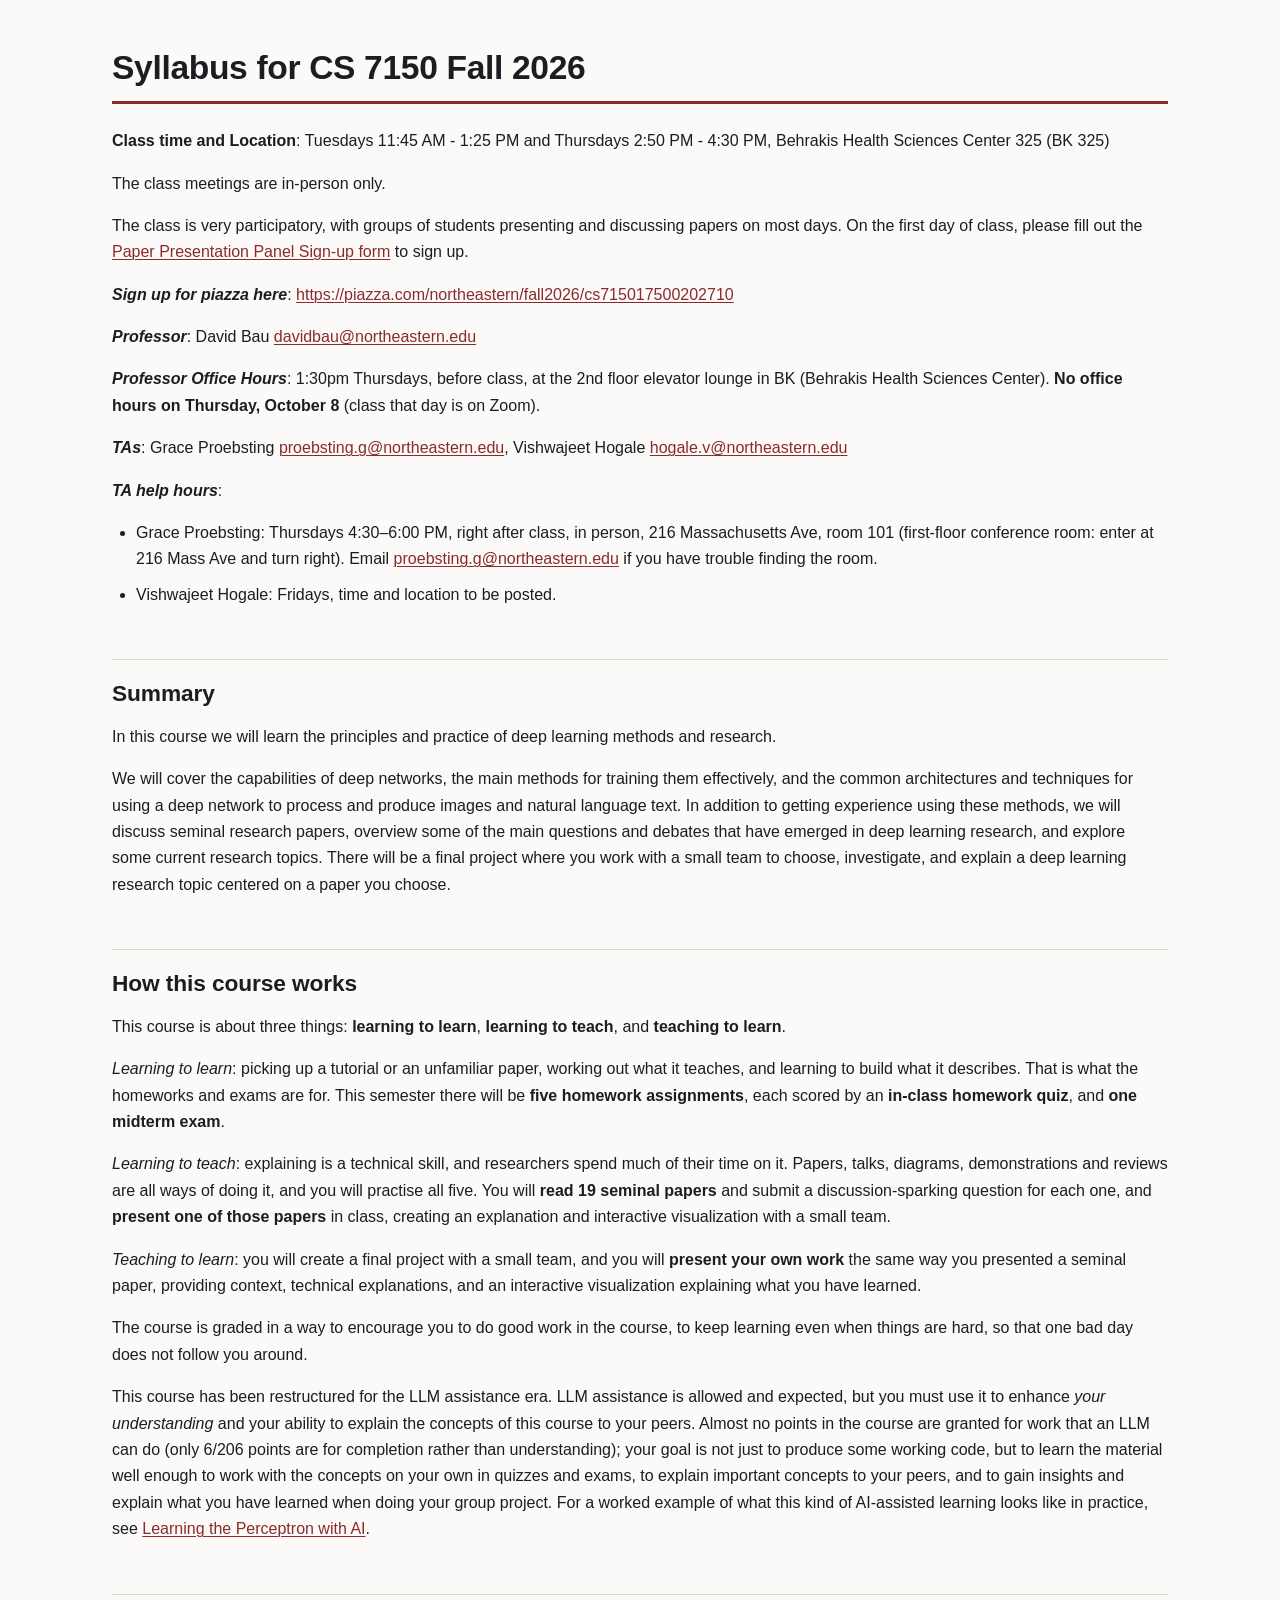
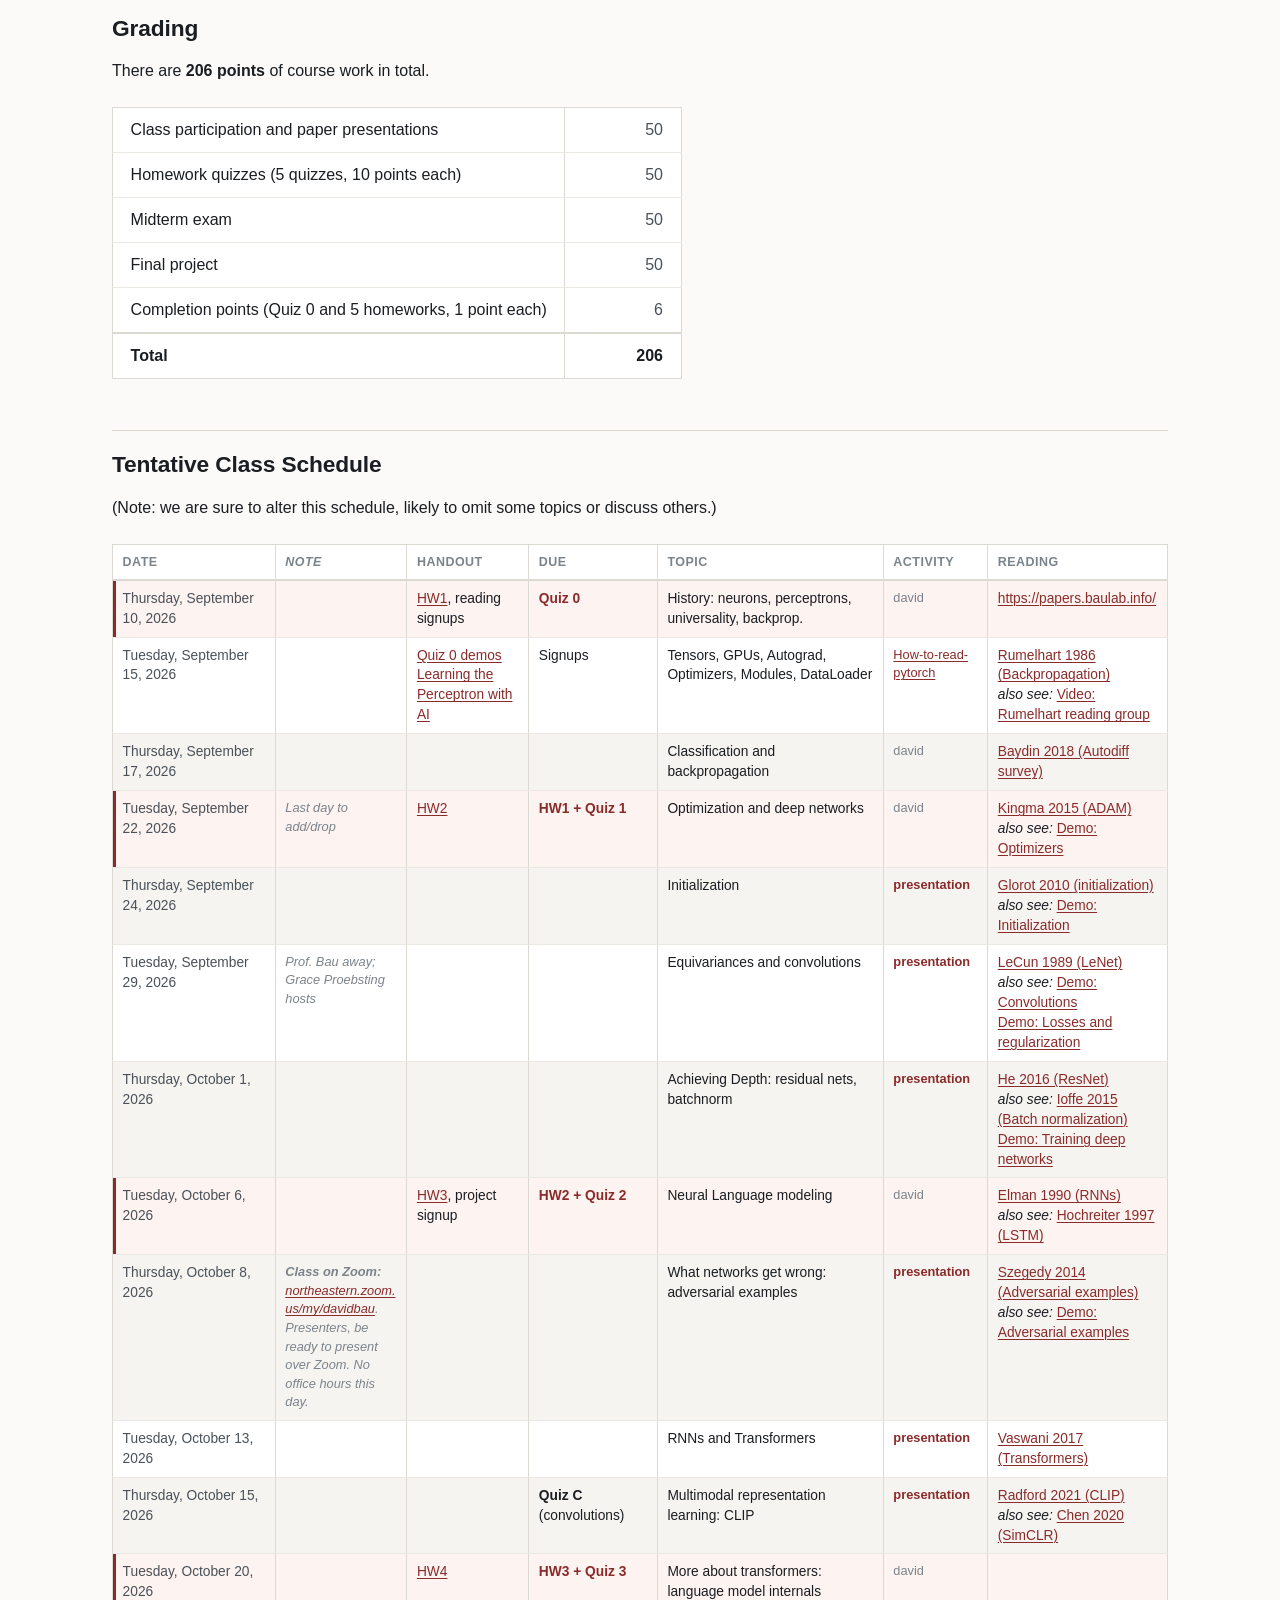
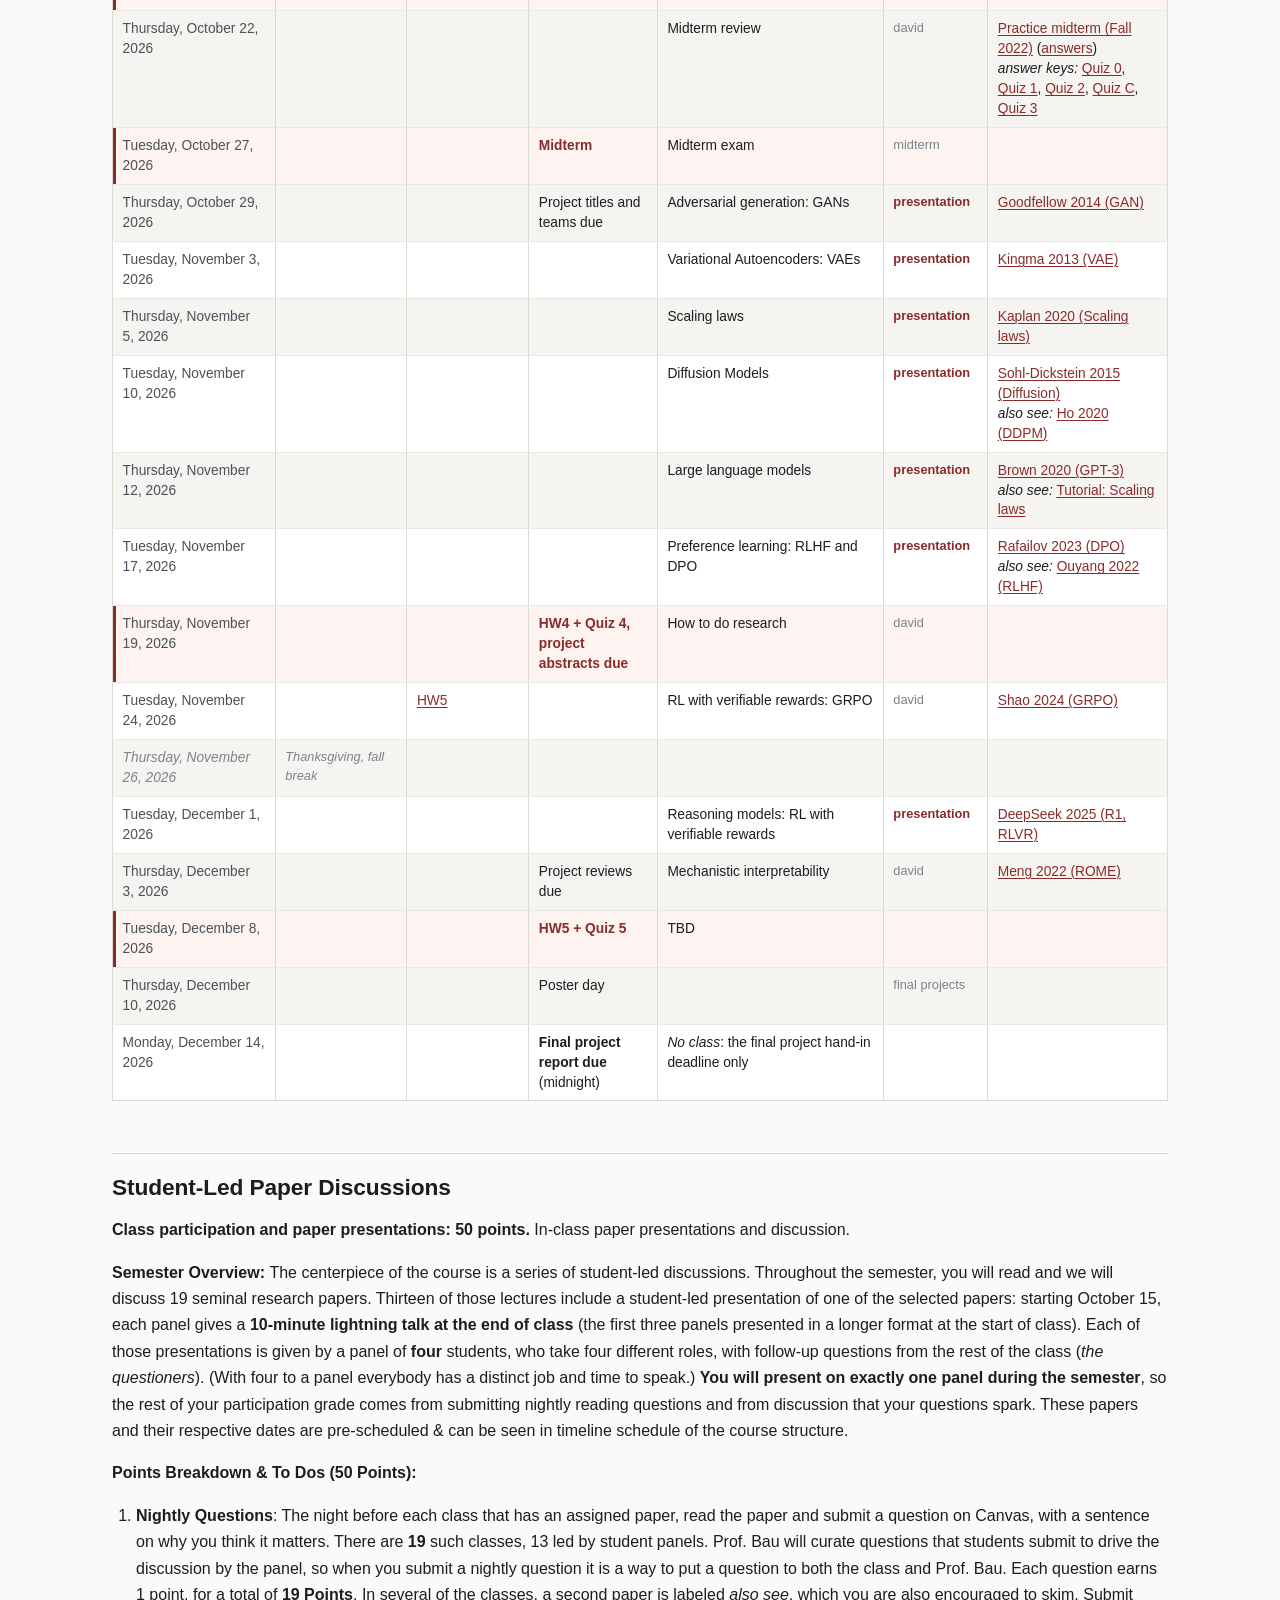
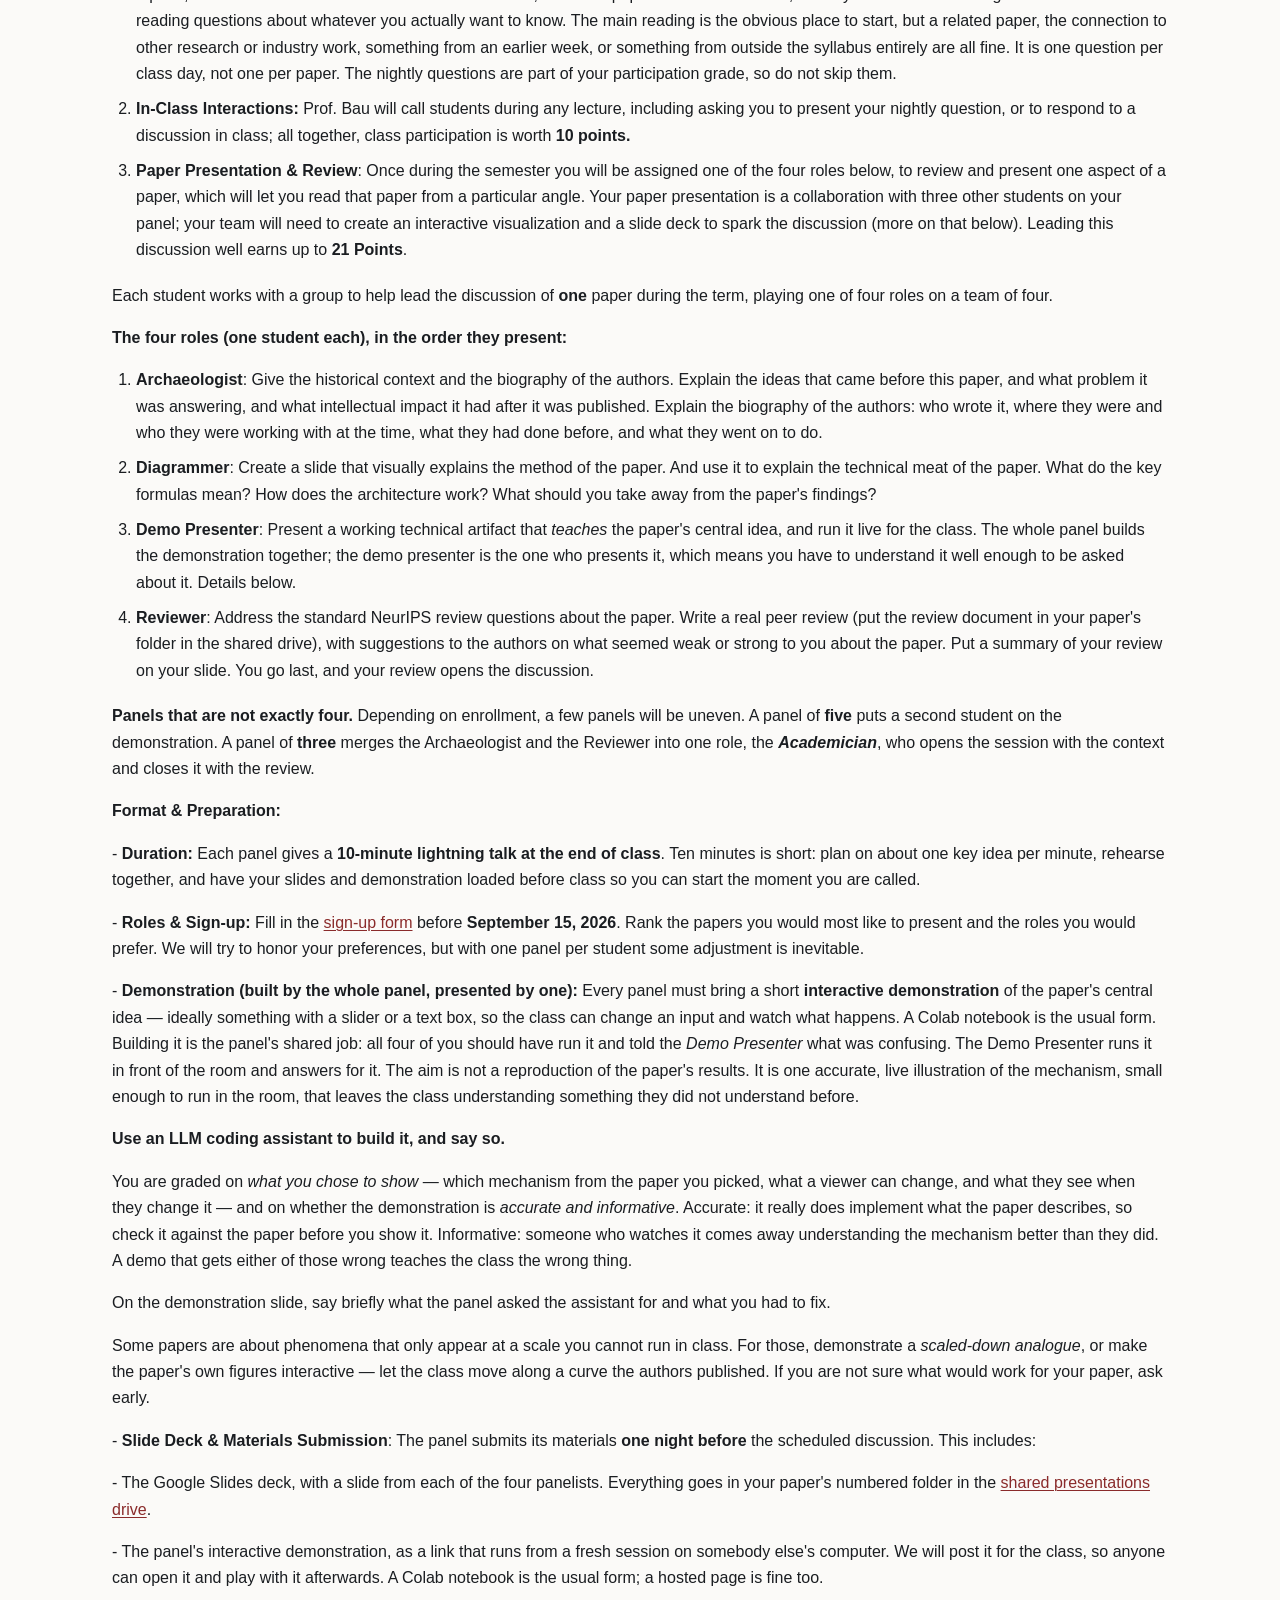
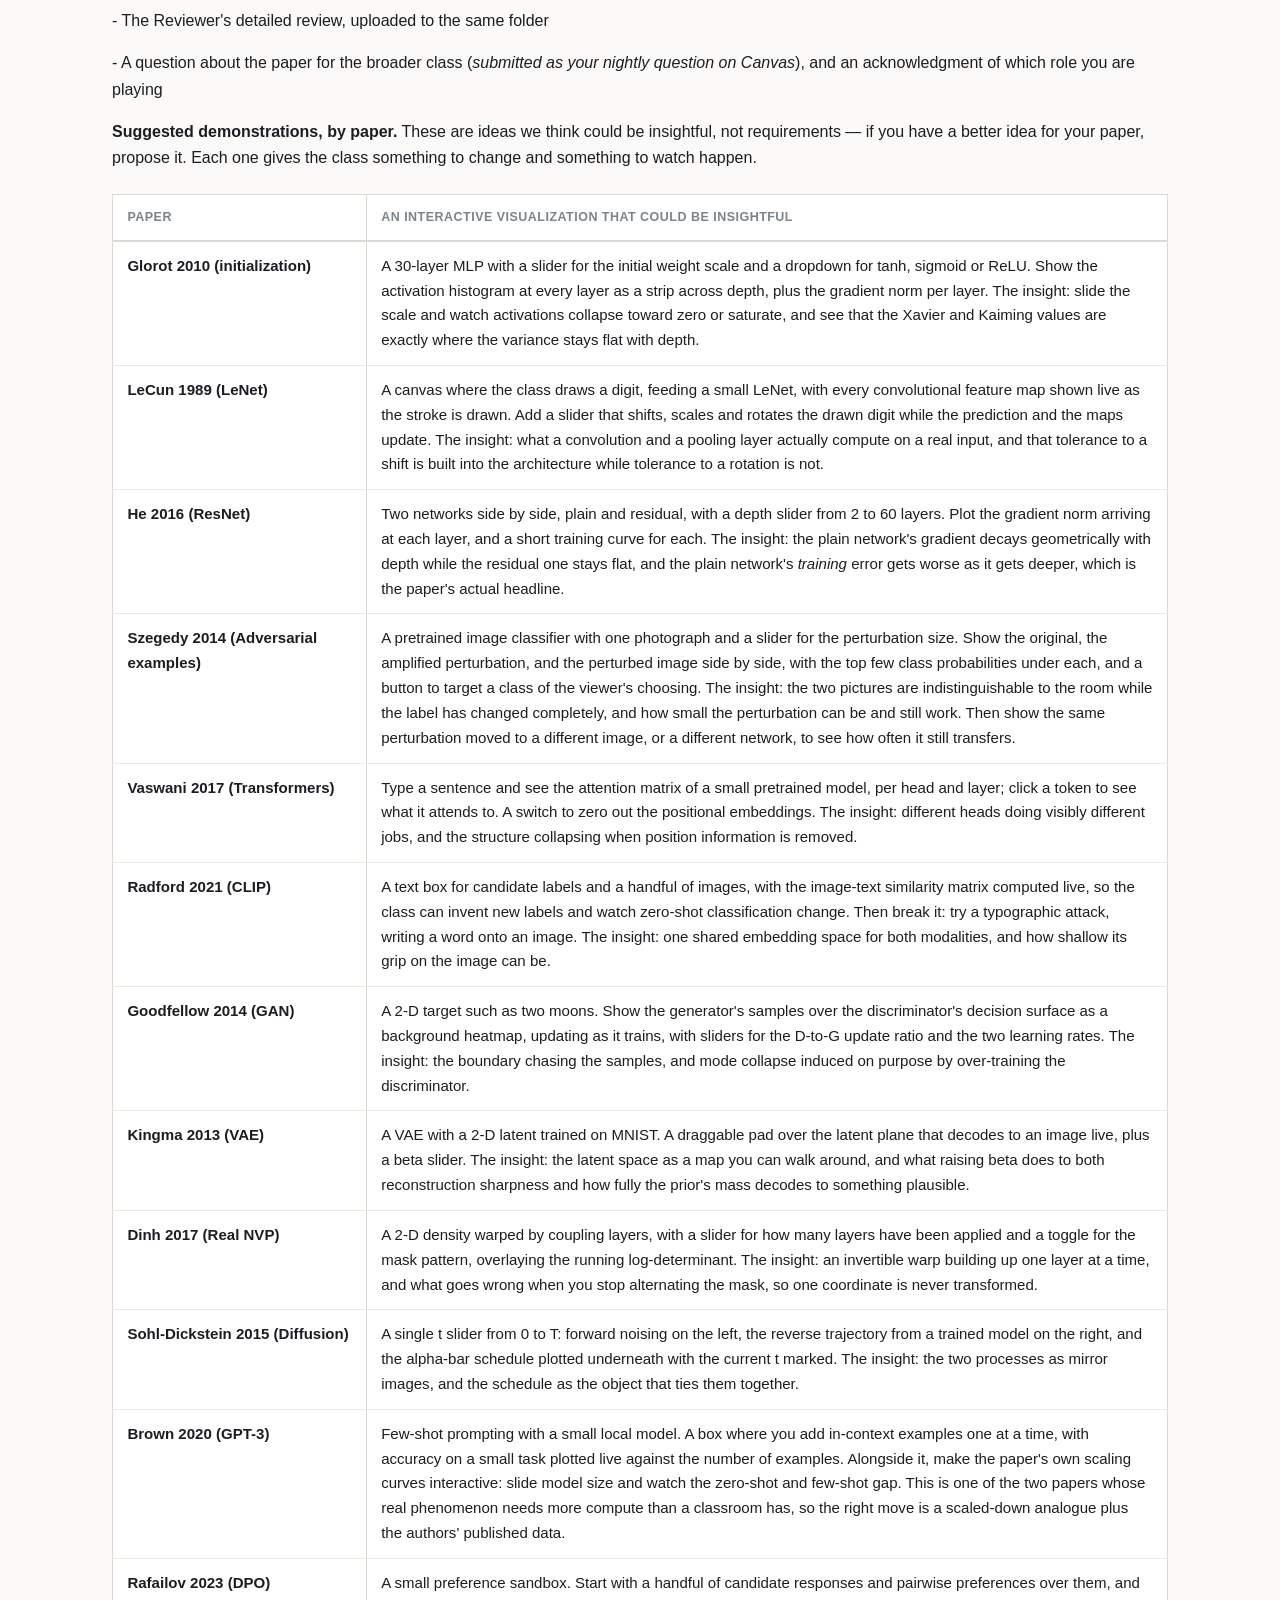
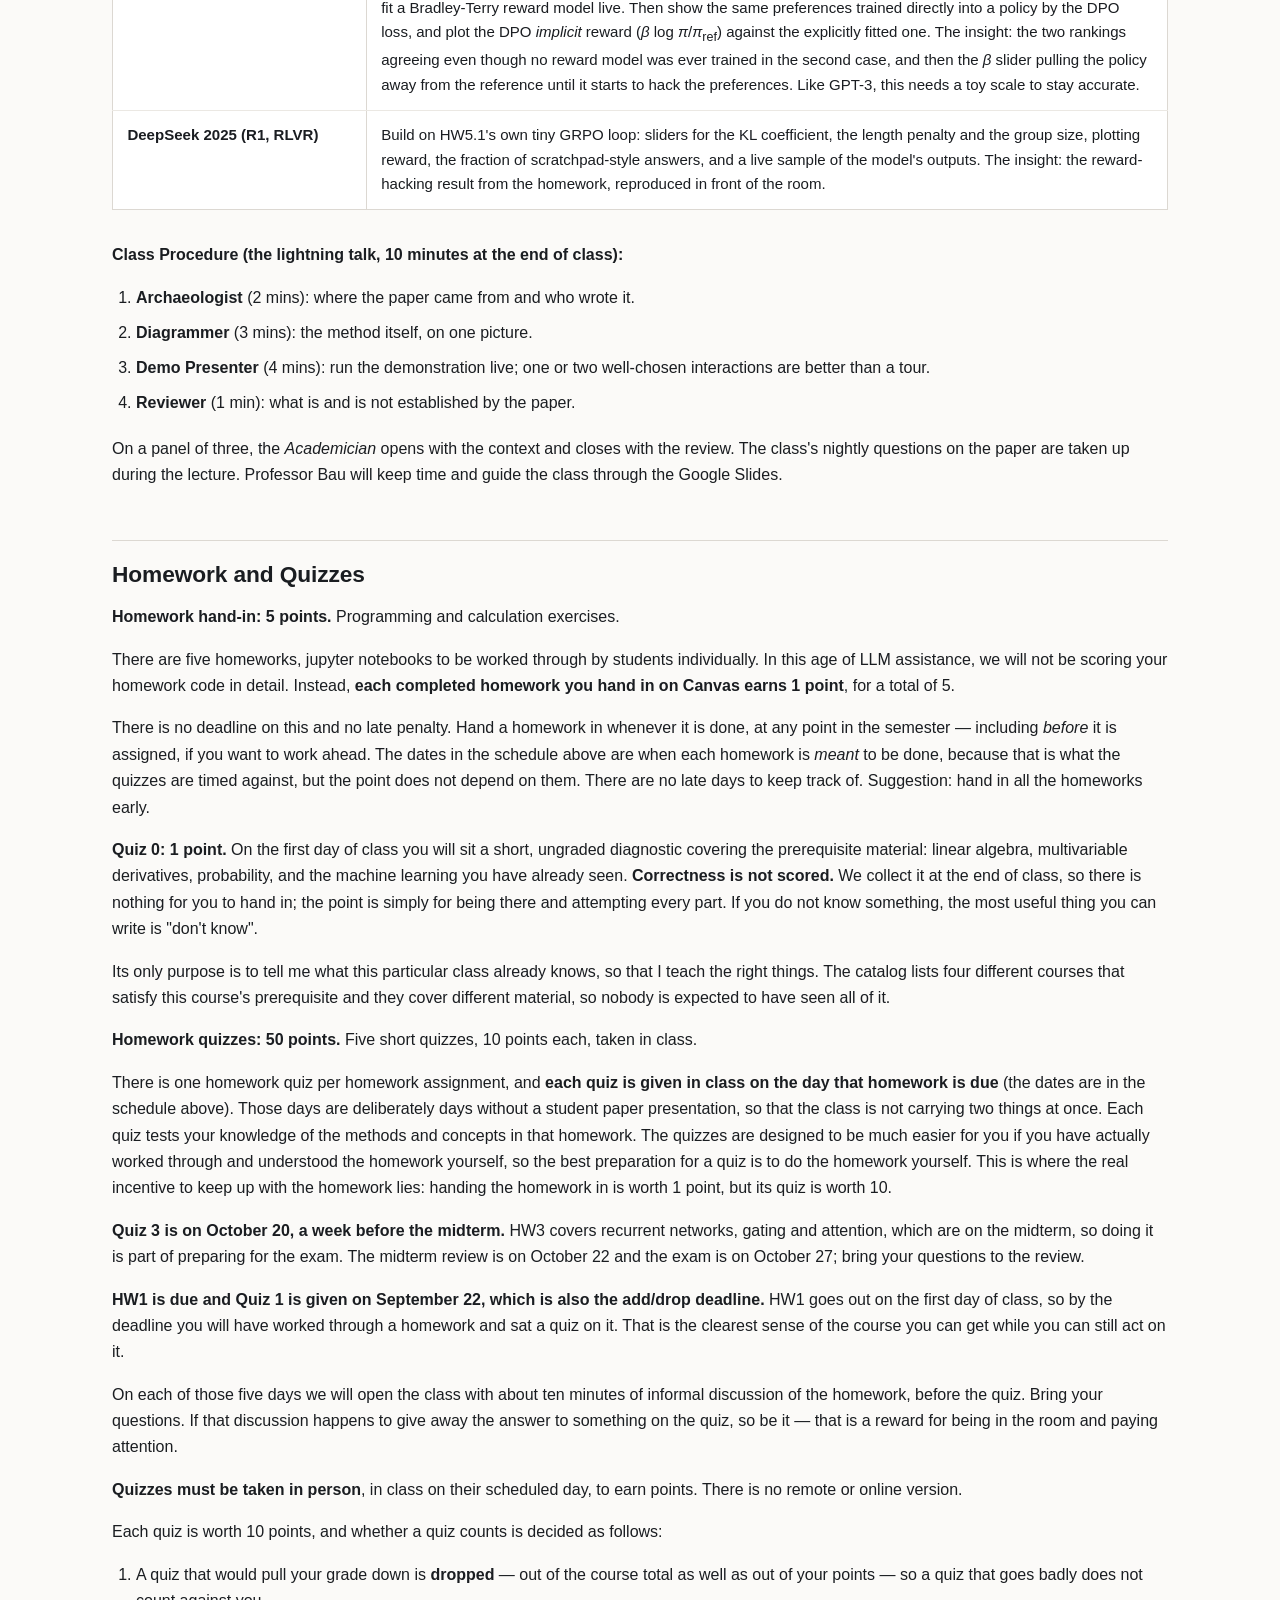
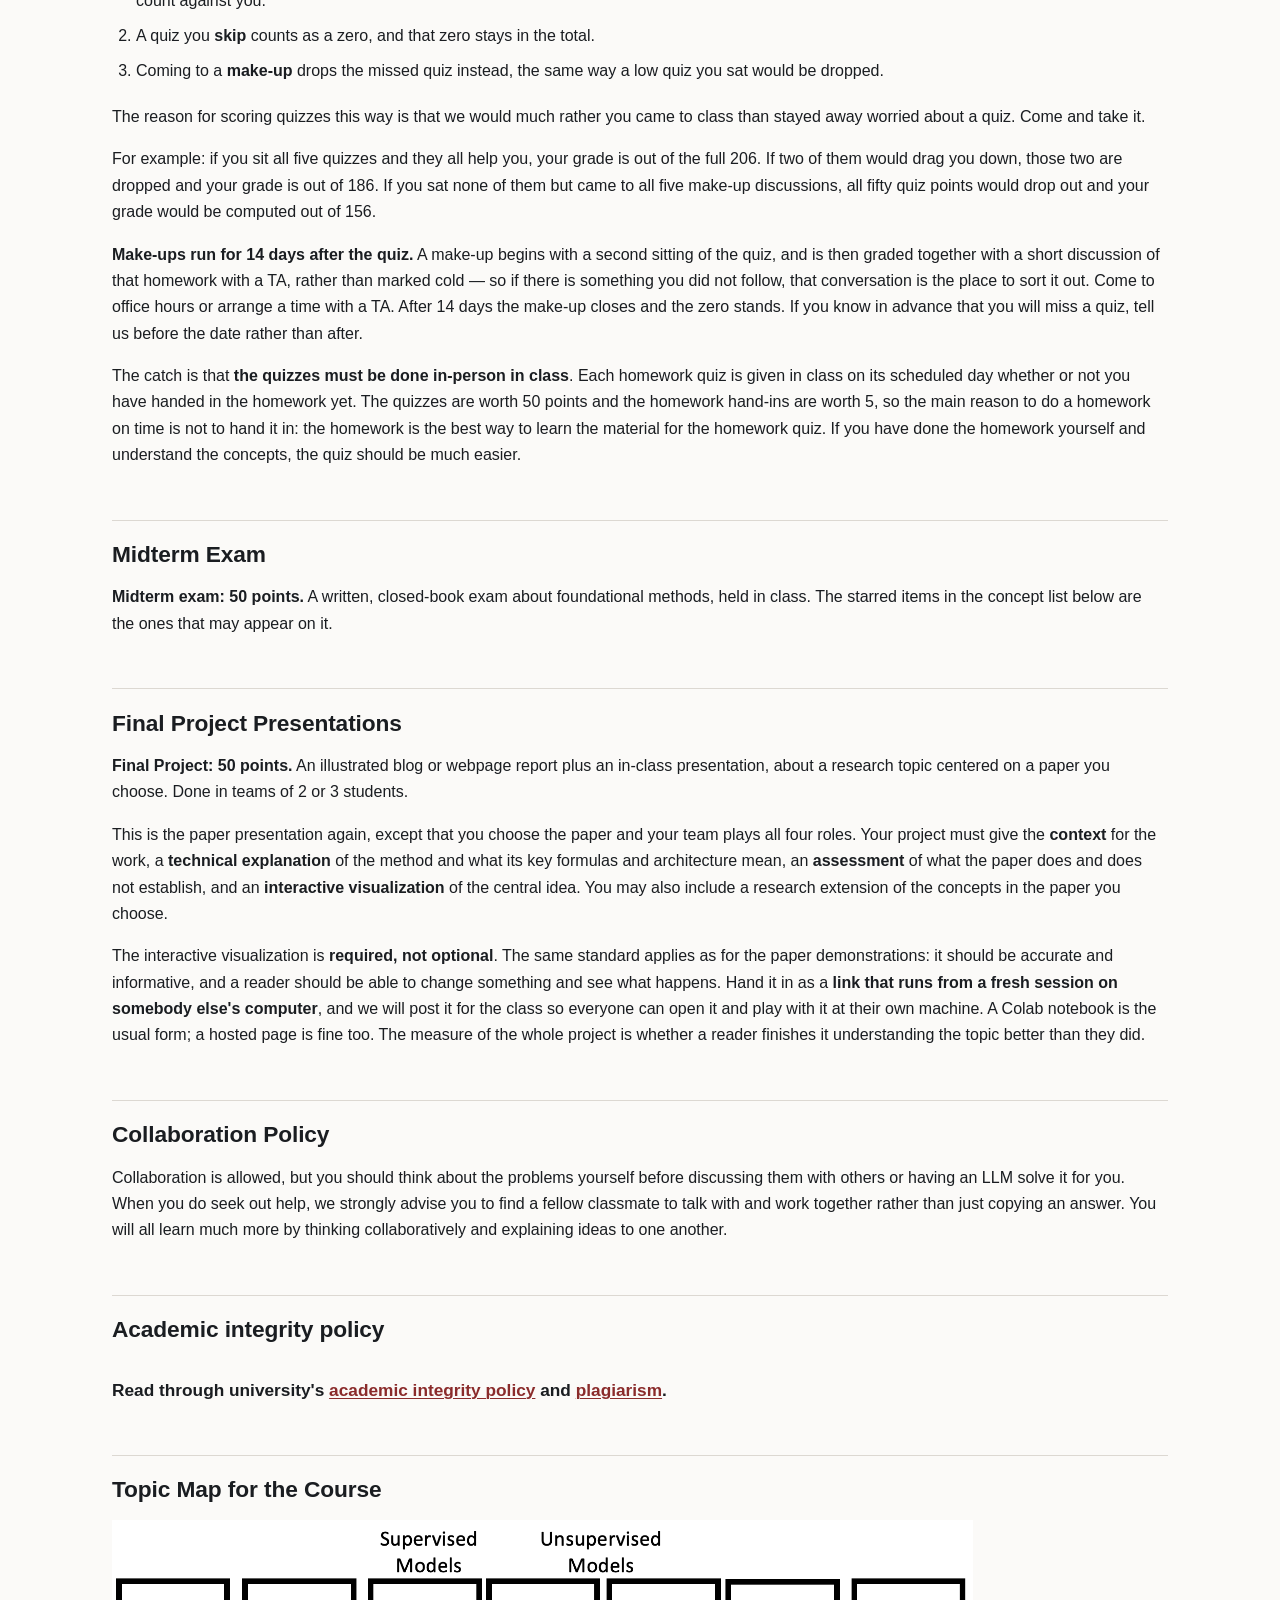
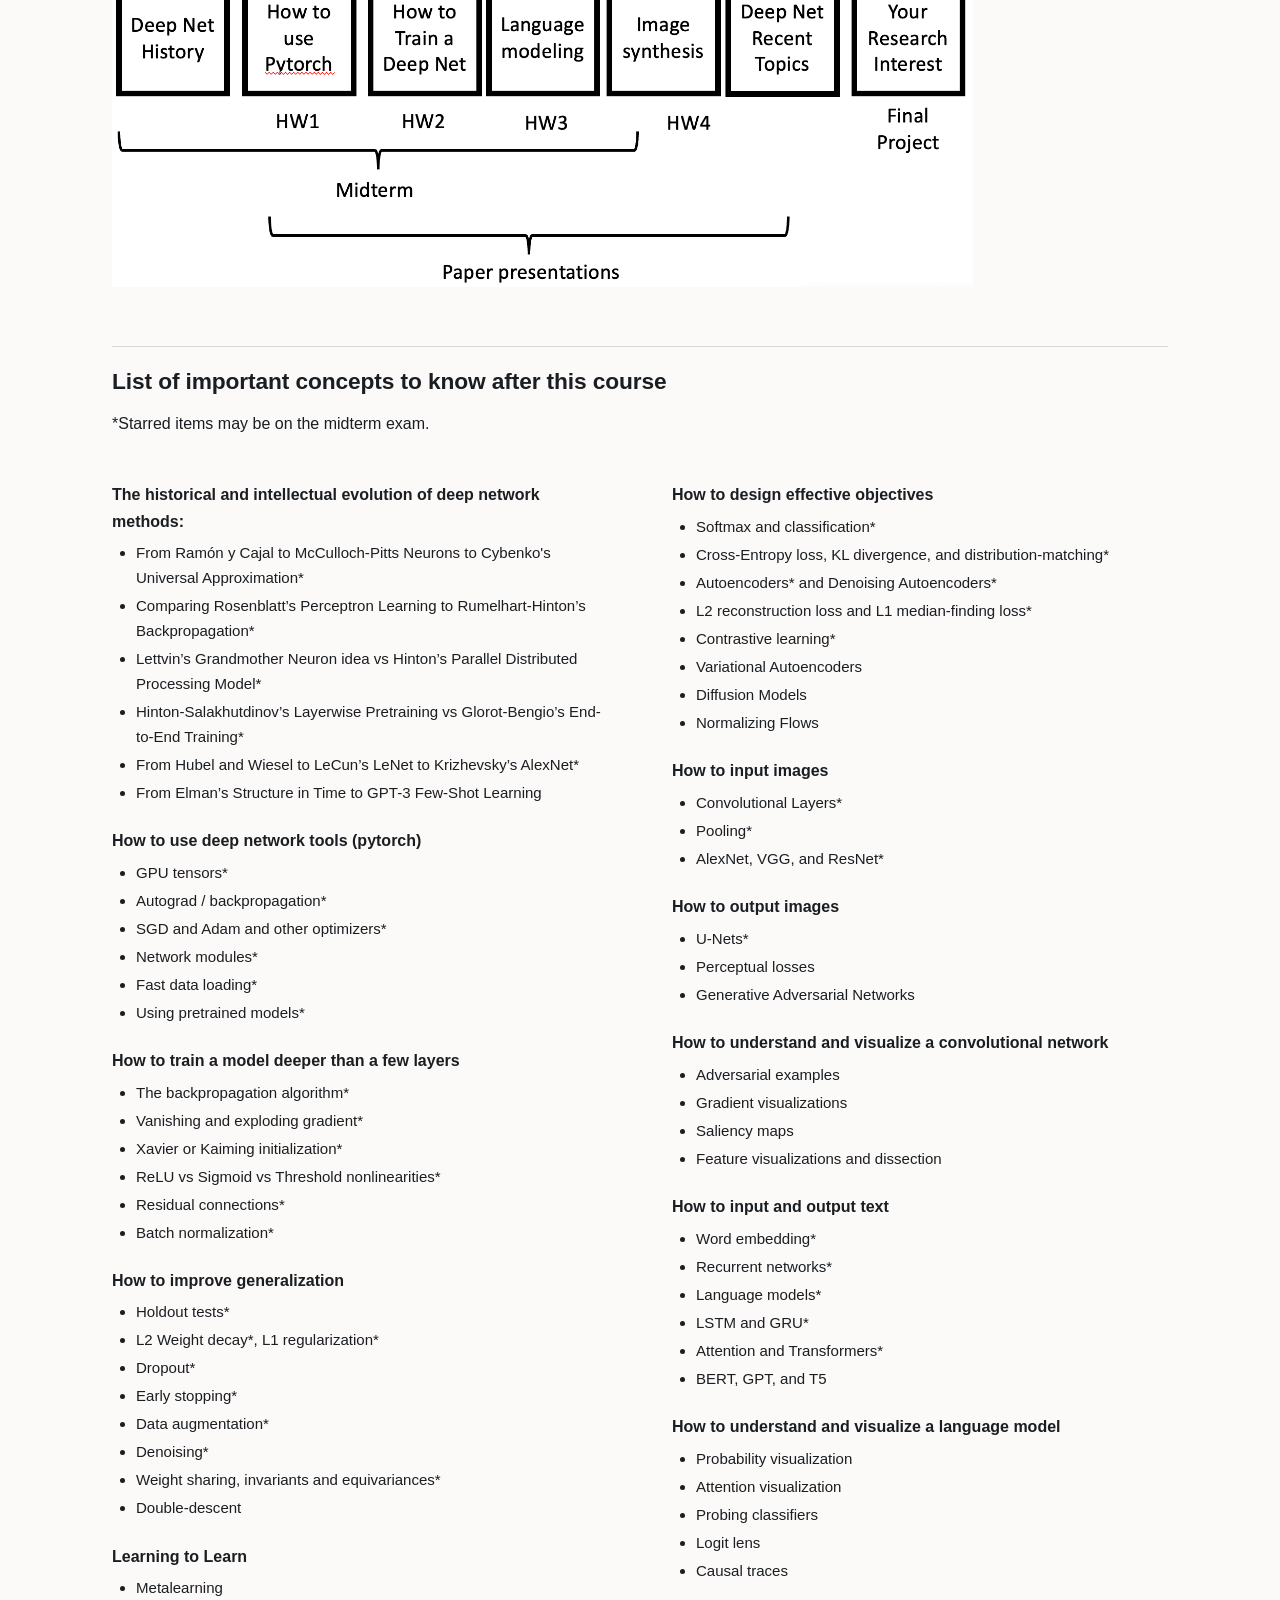
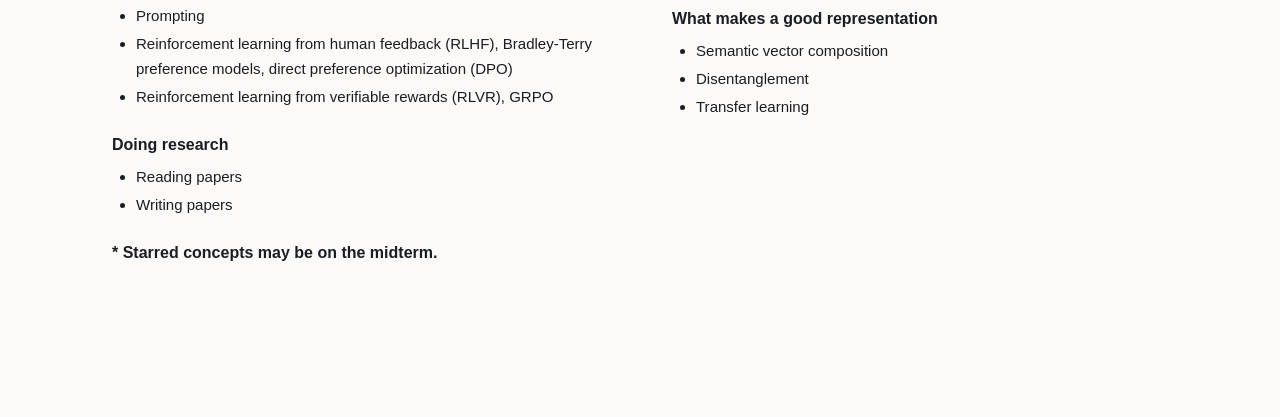
==== commit 04b5501a: "Nov 5 presentation: scaling laws (Kaplan 2020) replaces normalizing flows Co-Authored-By: Claude Son" ====
--- a/public/2026-Fall/index.html
+++ b/public/2026-Fall/index.html
@@ -220,9 +220,9 @@
 <td></td>
 <td></td>
 <td></td>
-<td>Normalizing Flows</td>
-<td>presentation</td>
-<td><a href="https://papers.baulab.info/papers/also/Dinh-2017.pdf" target="_blank" rel="noreferrer noopener"><span>Dinh 2017 (Real NVP)</span></a></td>
+<td>Scaling laws</td>
+<td>presentation</td>
+<td><a href="https://papers.baulab.info/papers/Kaplan-2020.pdf" target="_blank" rel="noreferrer noopener"><span>Kaplan 2020 (Scaling laws)</span></a></td>
 </tr>
 <tr class="panel">
 <td>Tuesday, November 10, 2026</td>
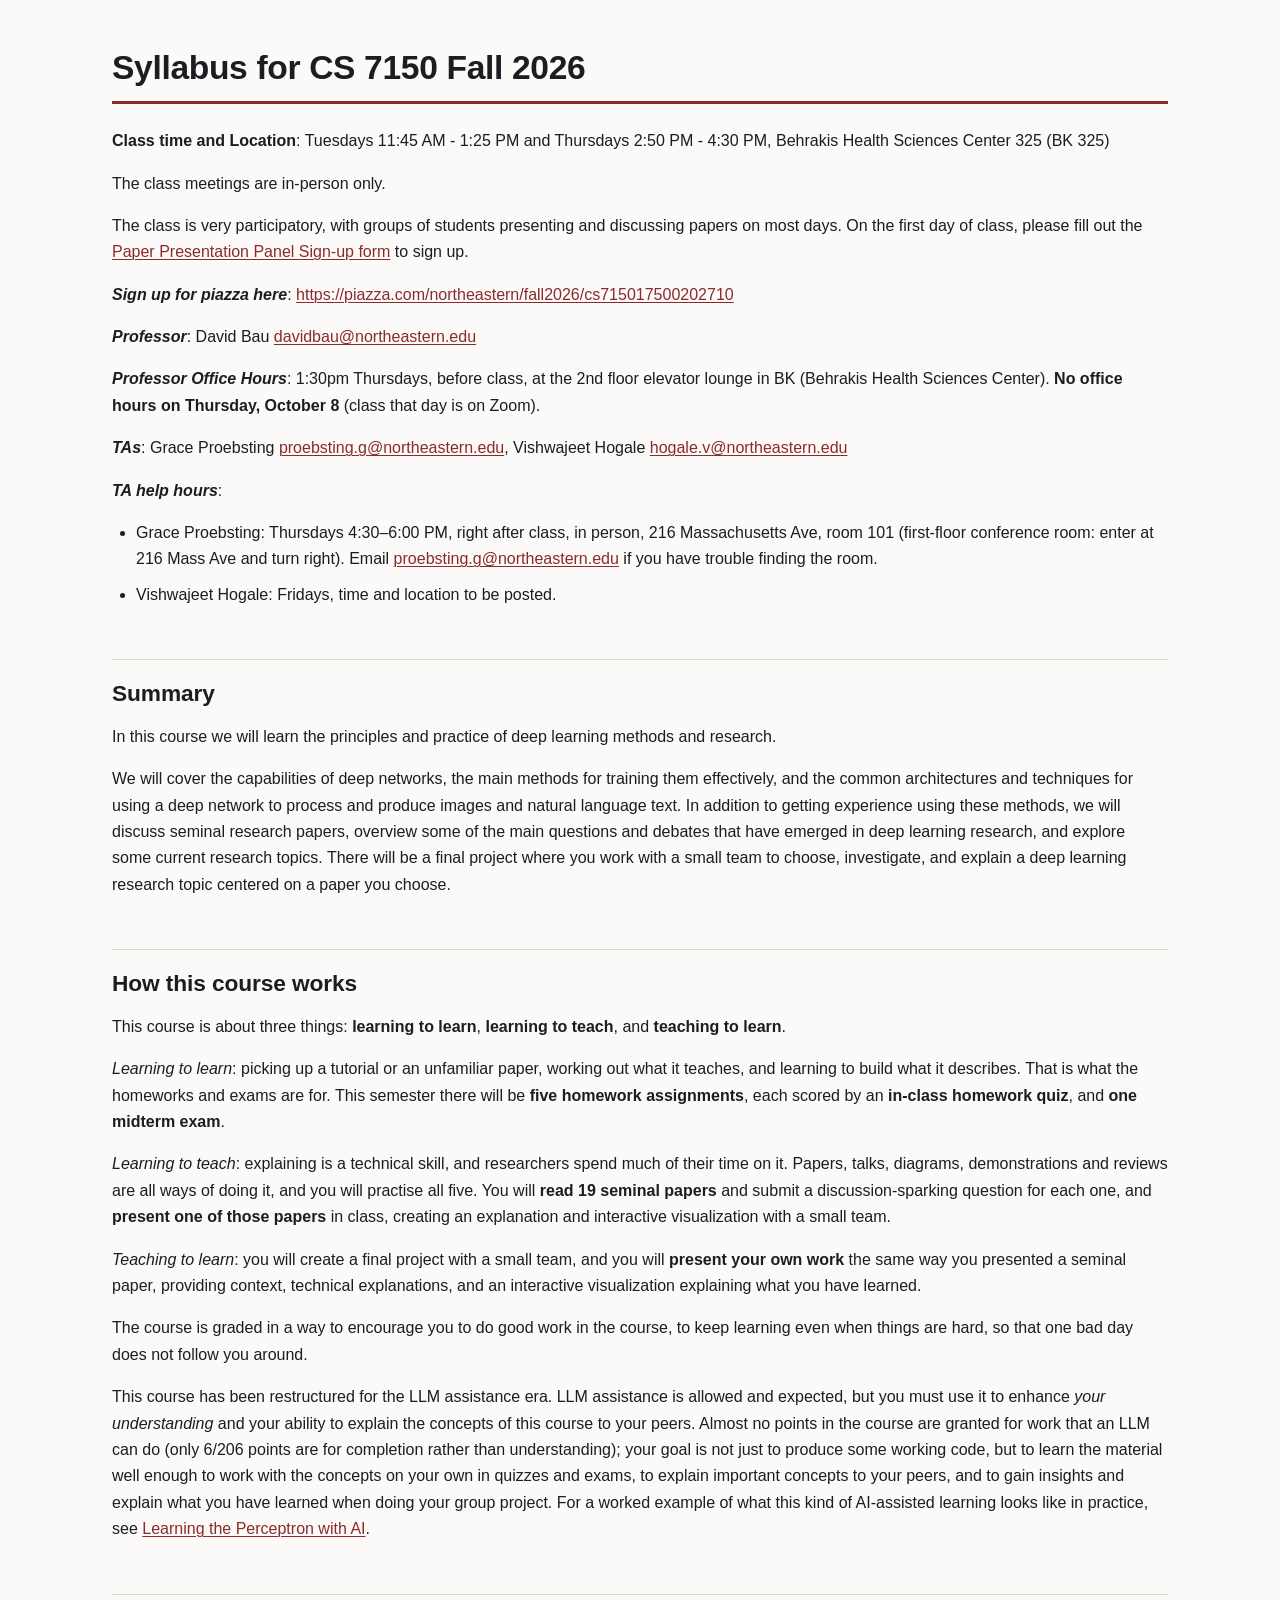
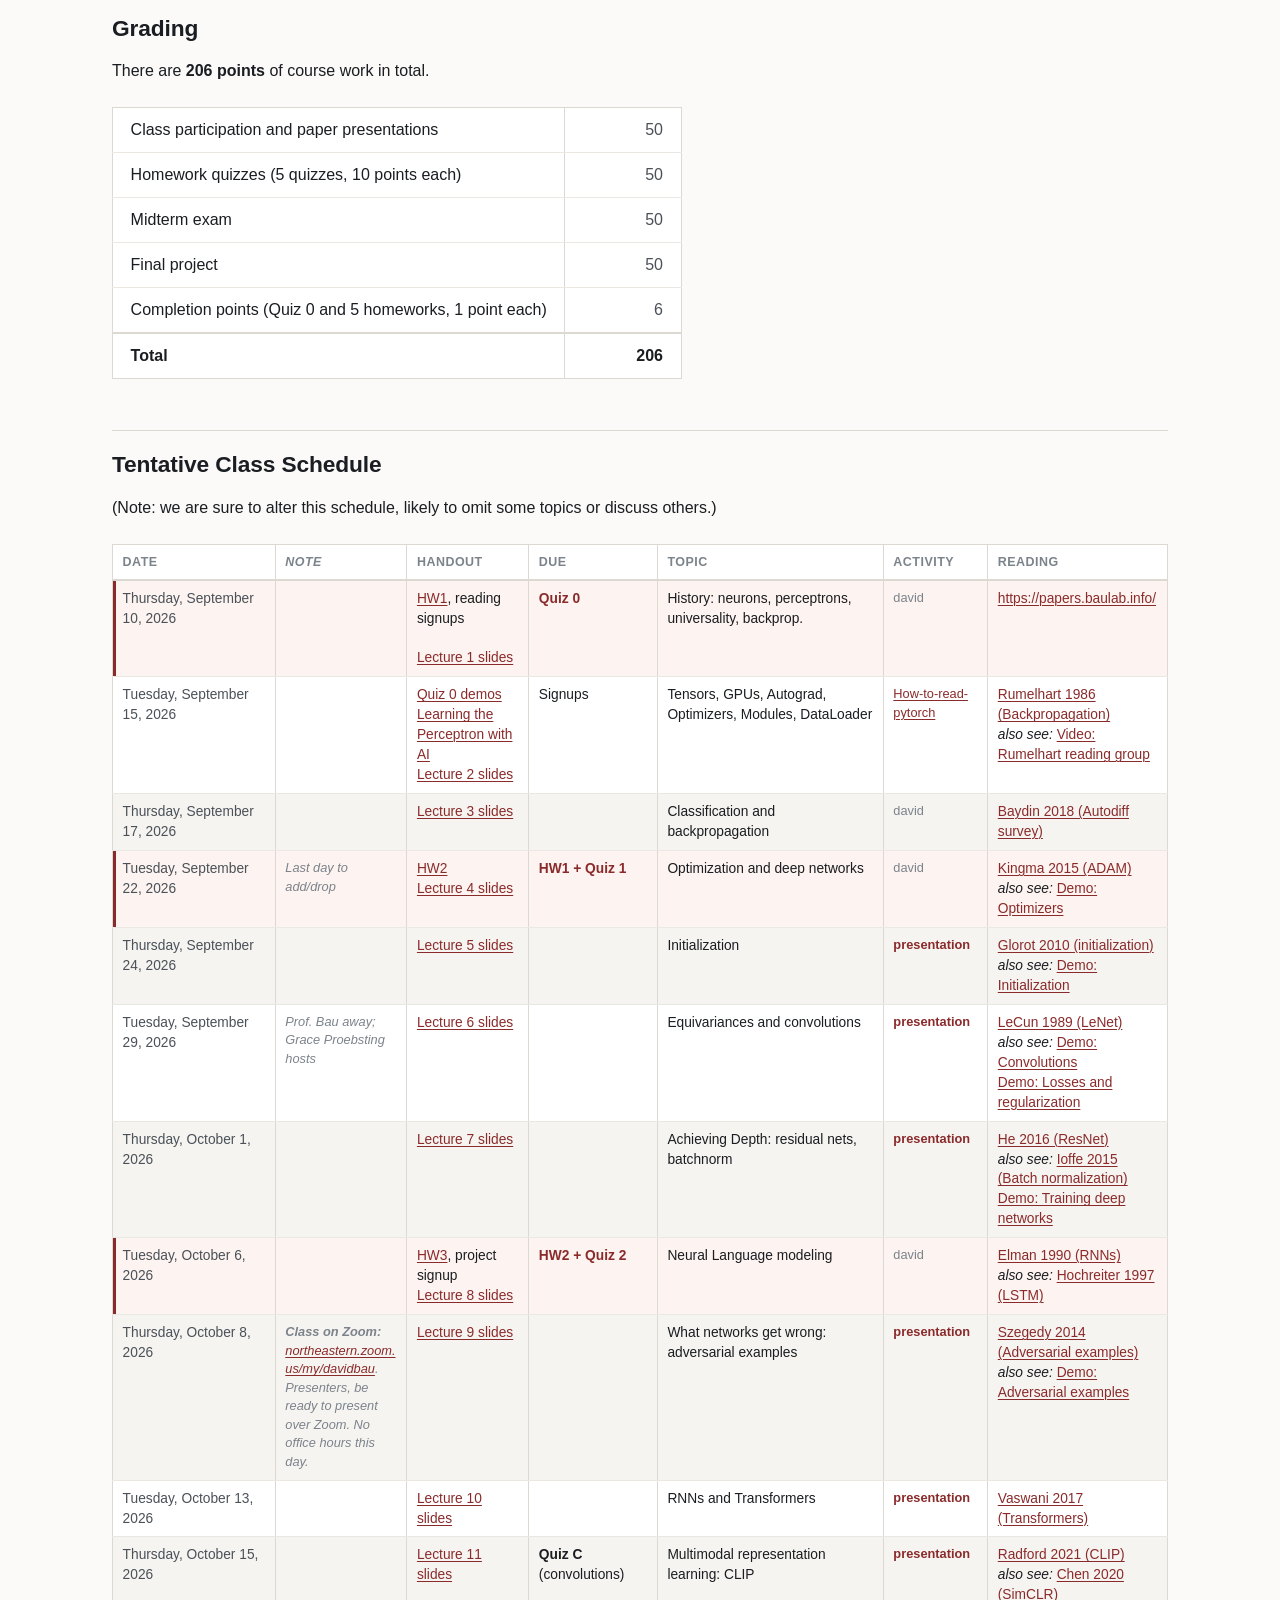
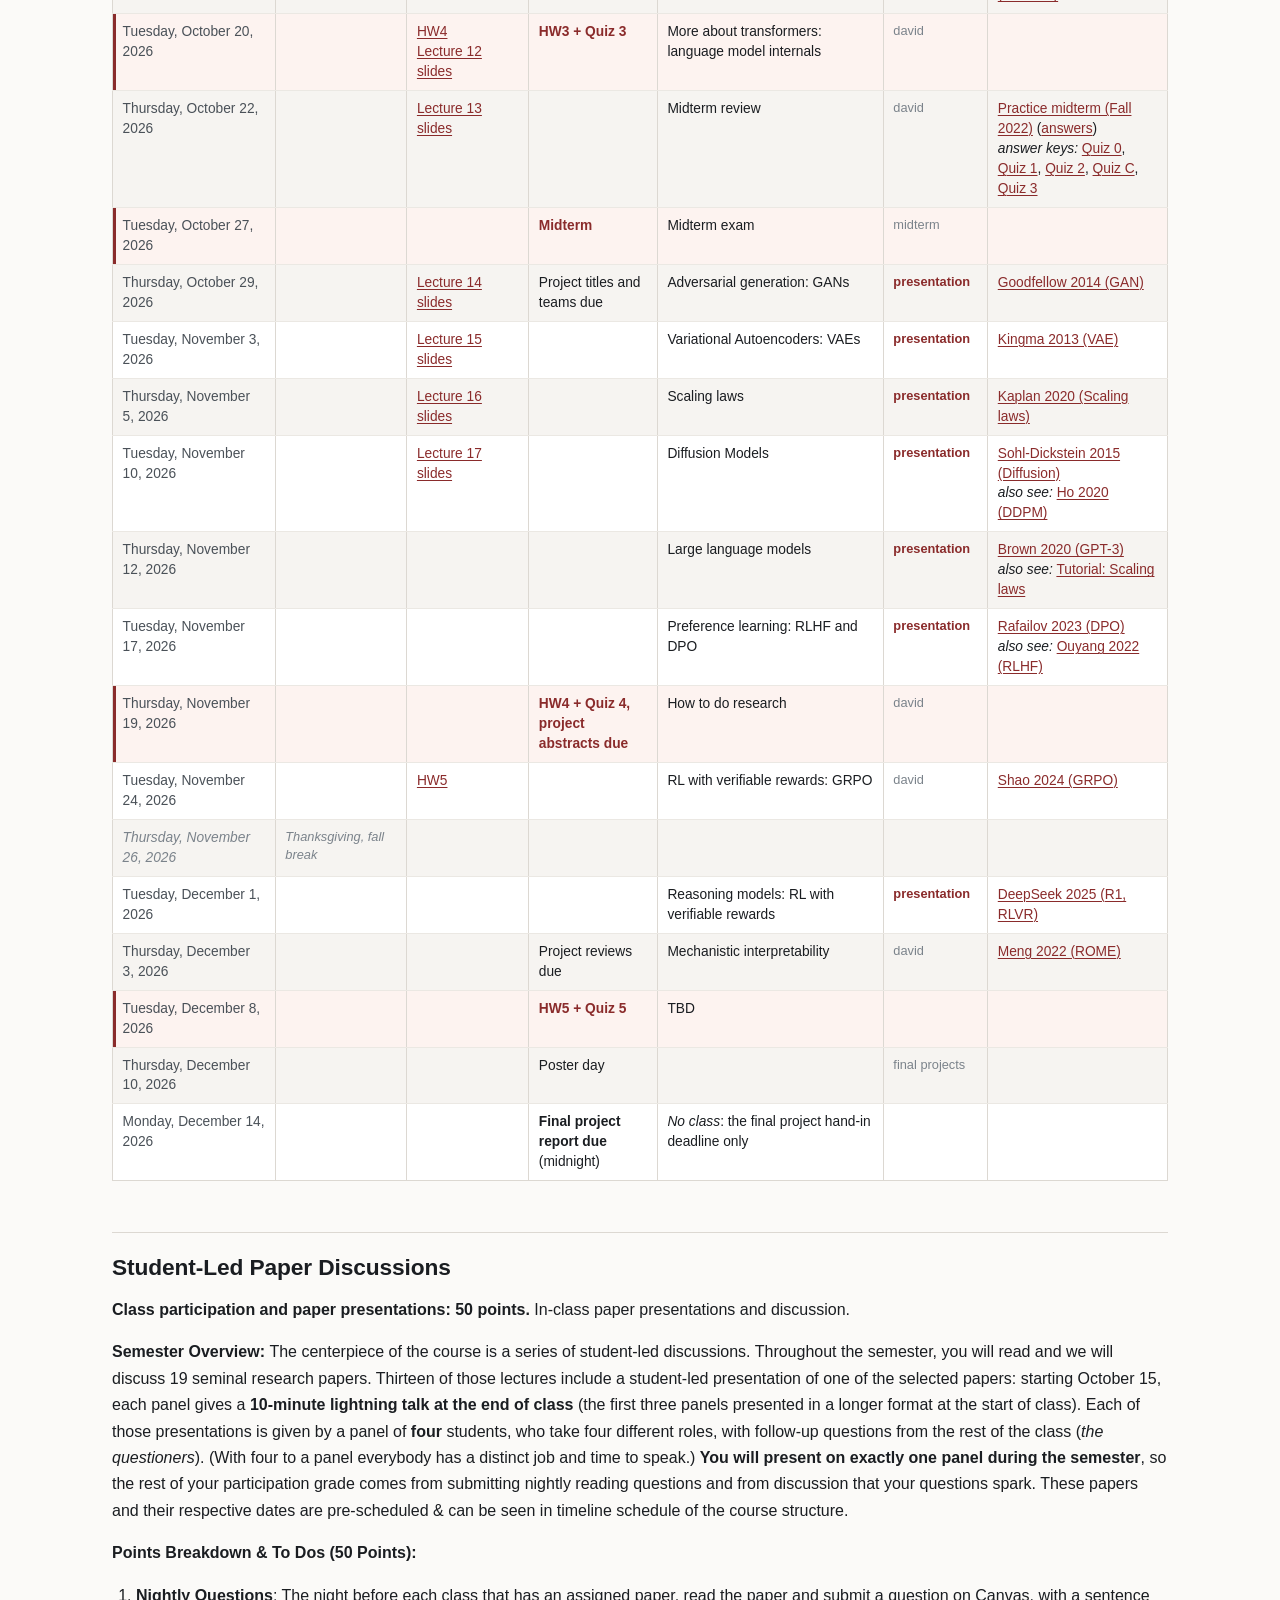
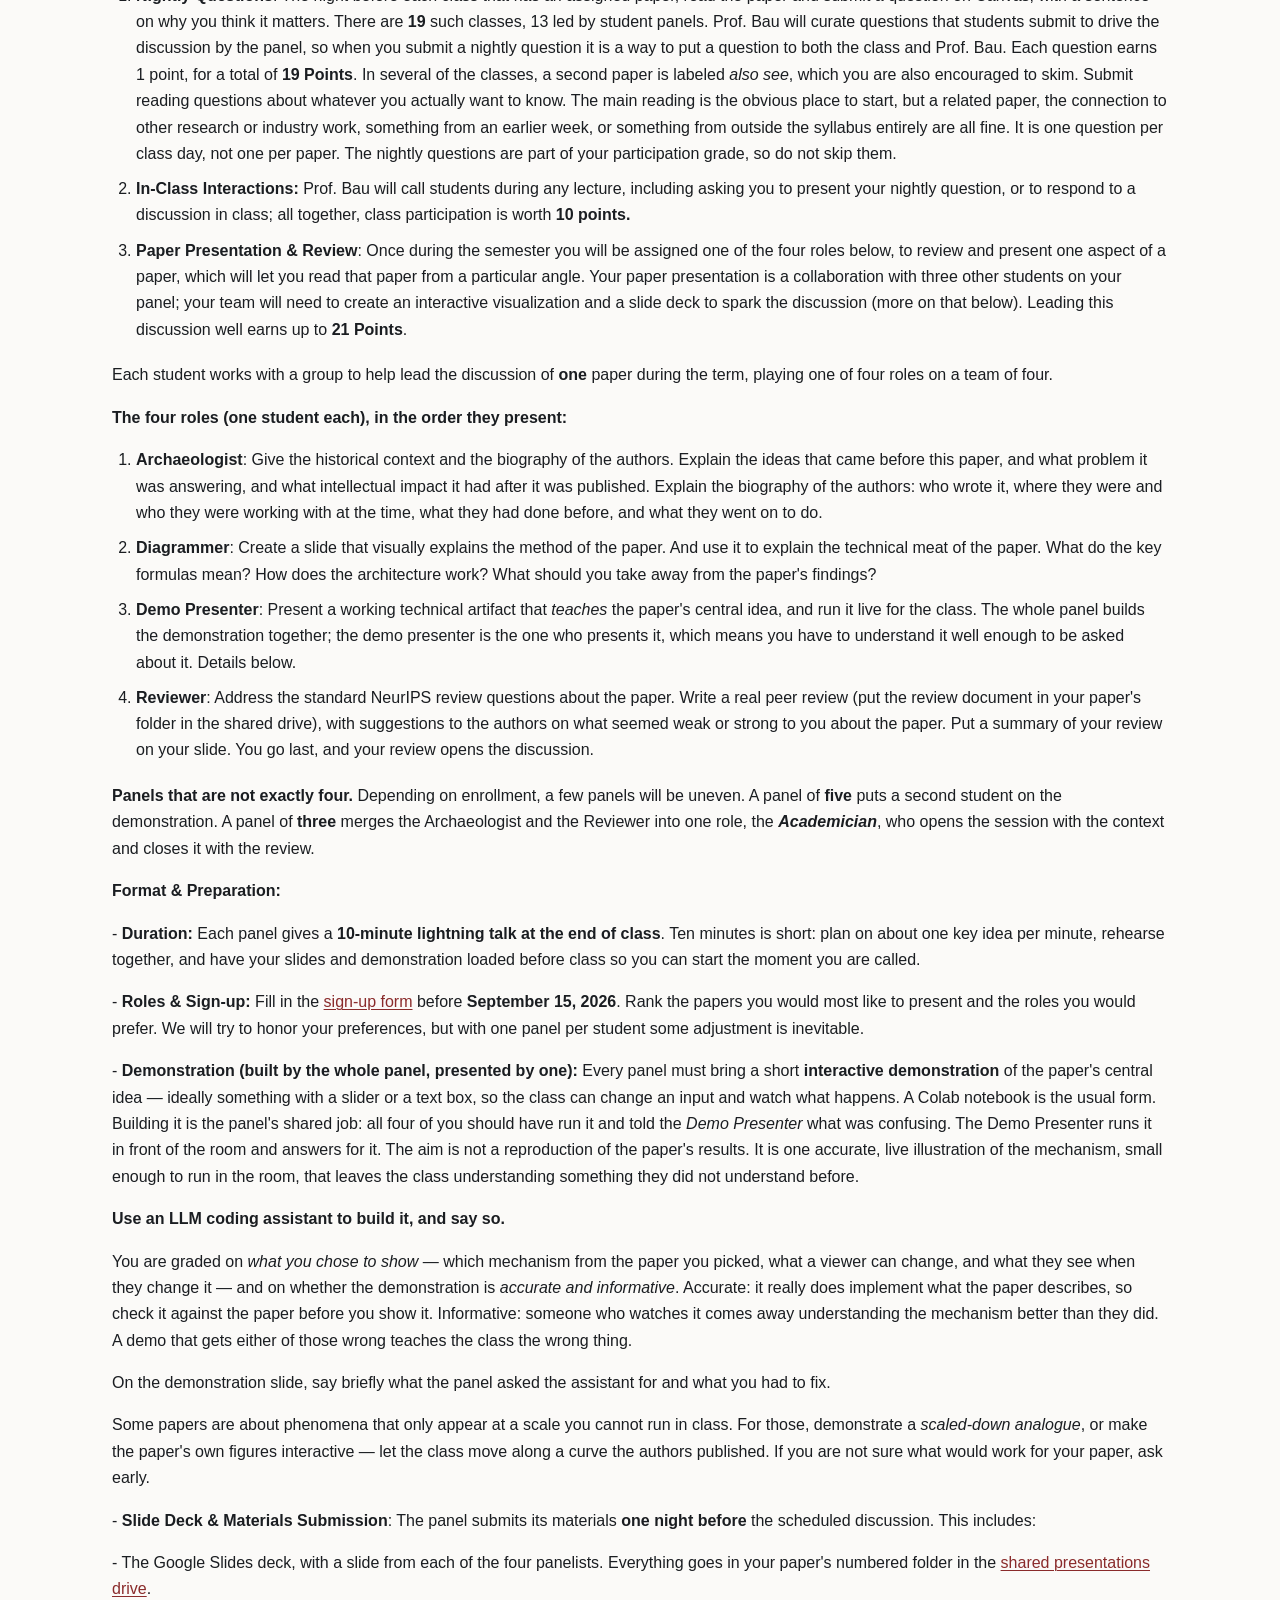
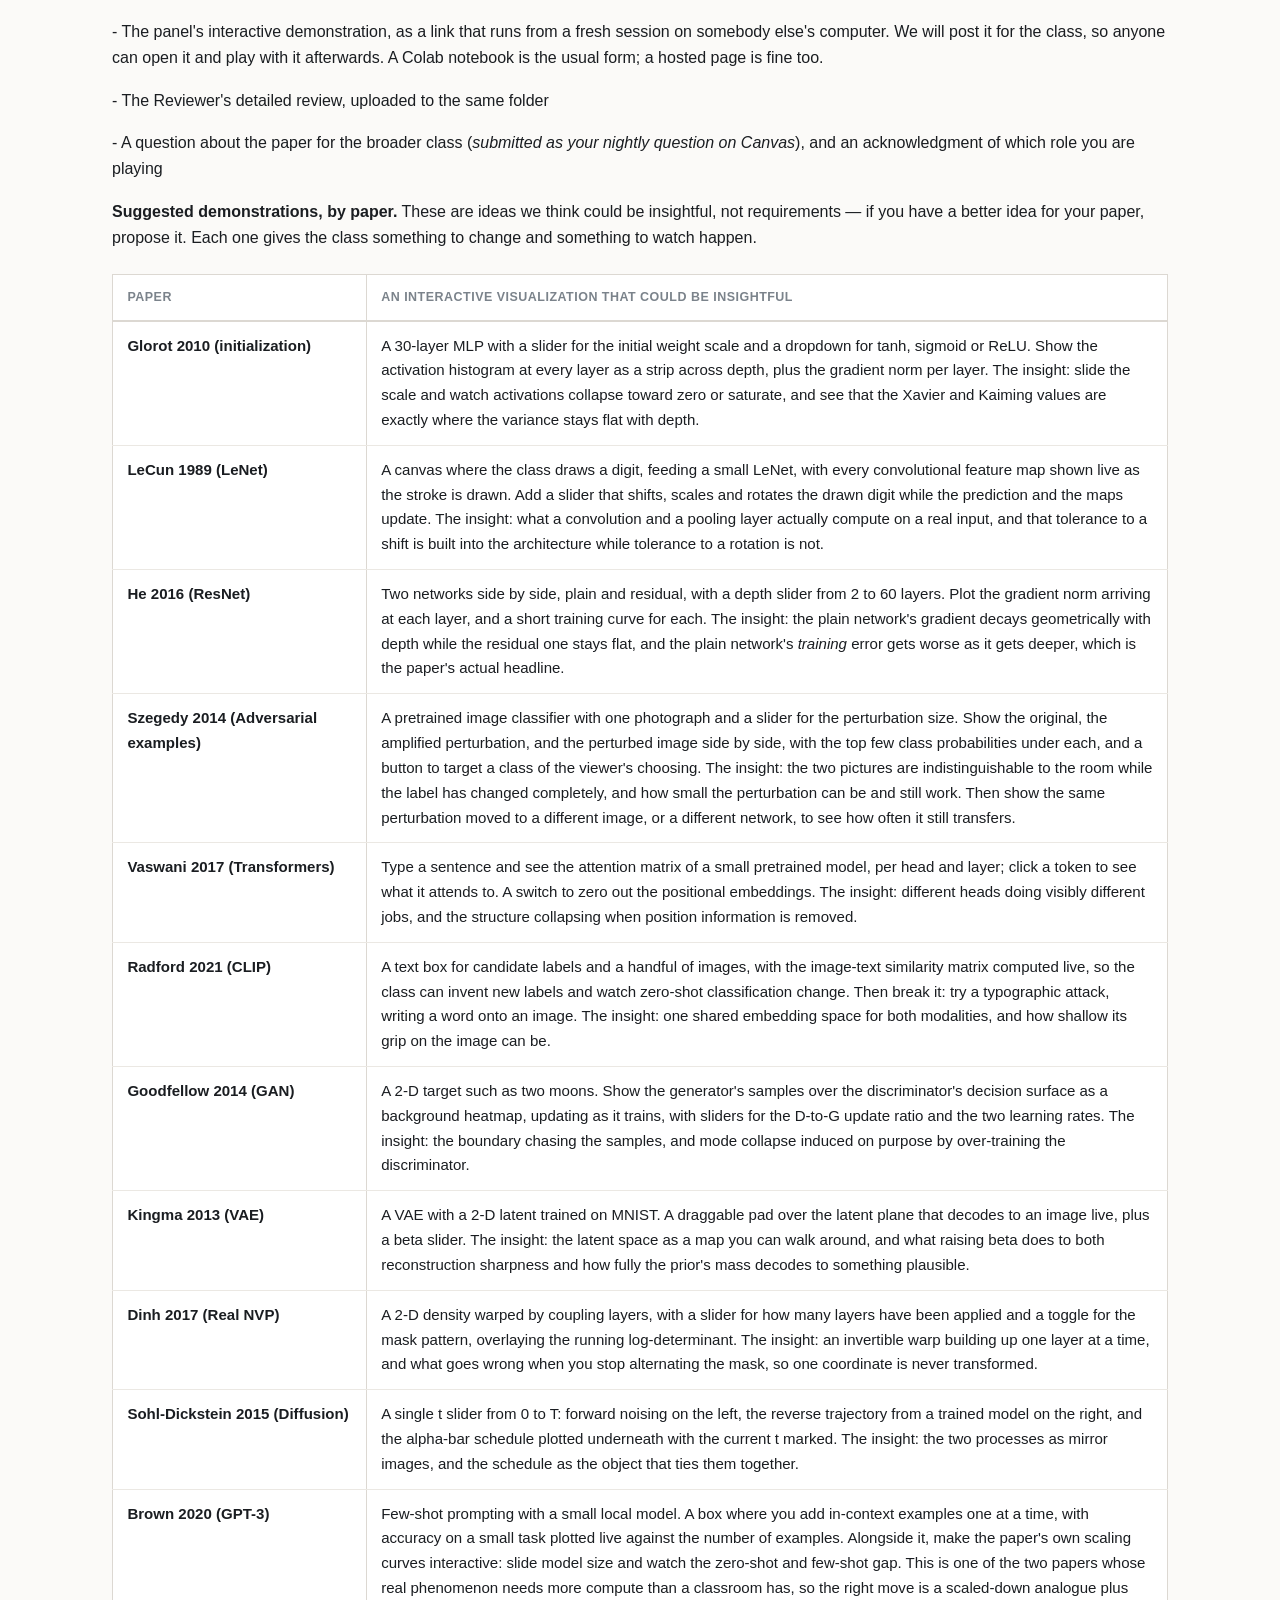
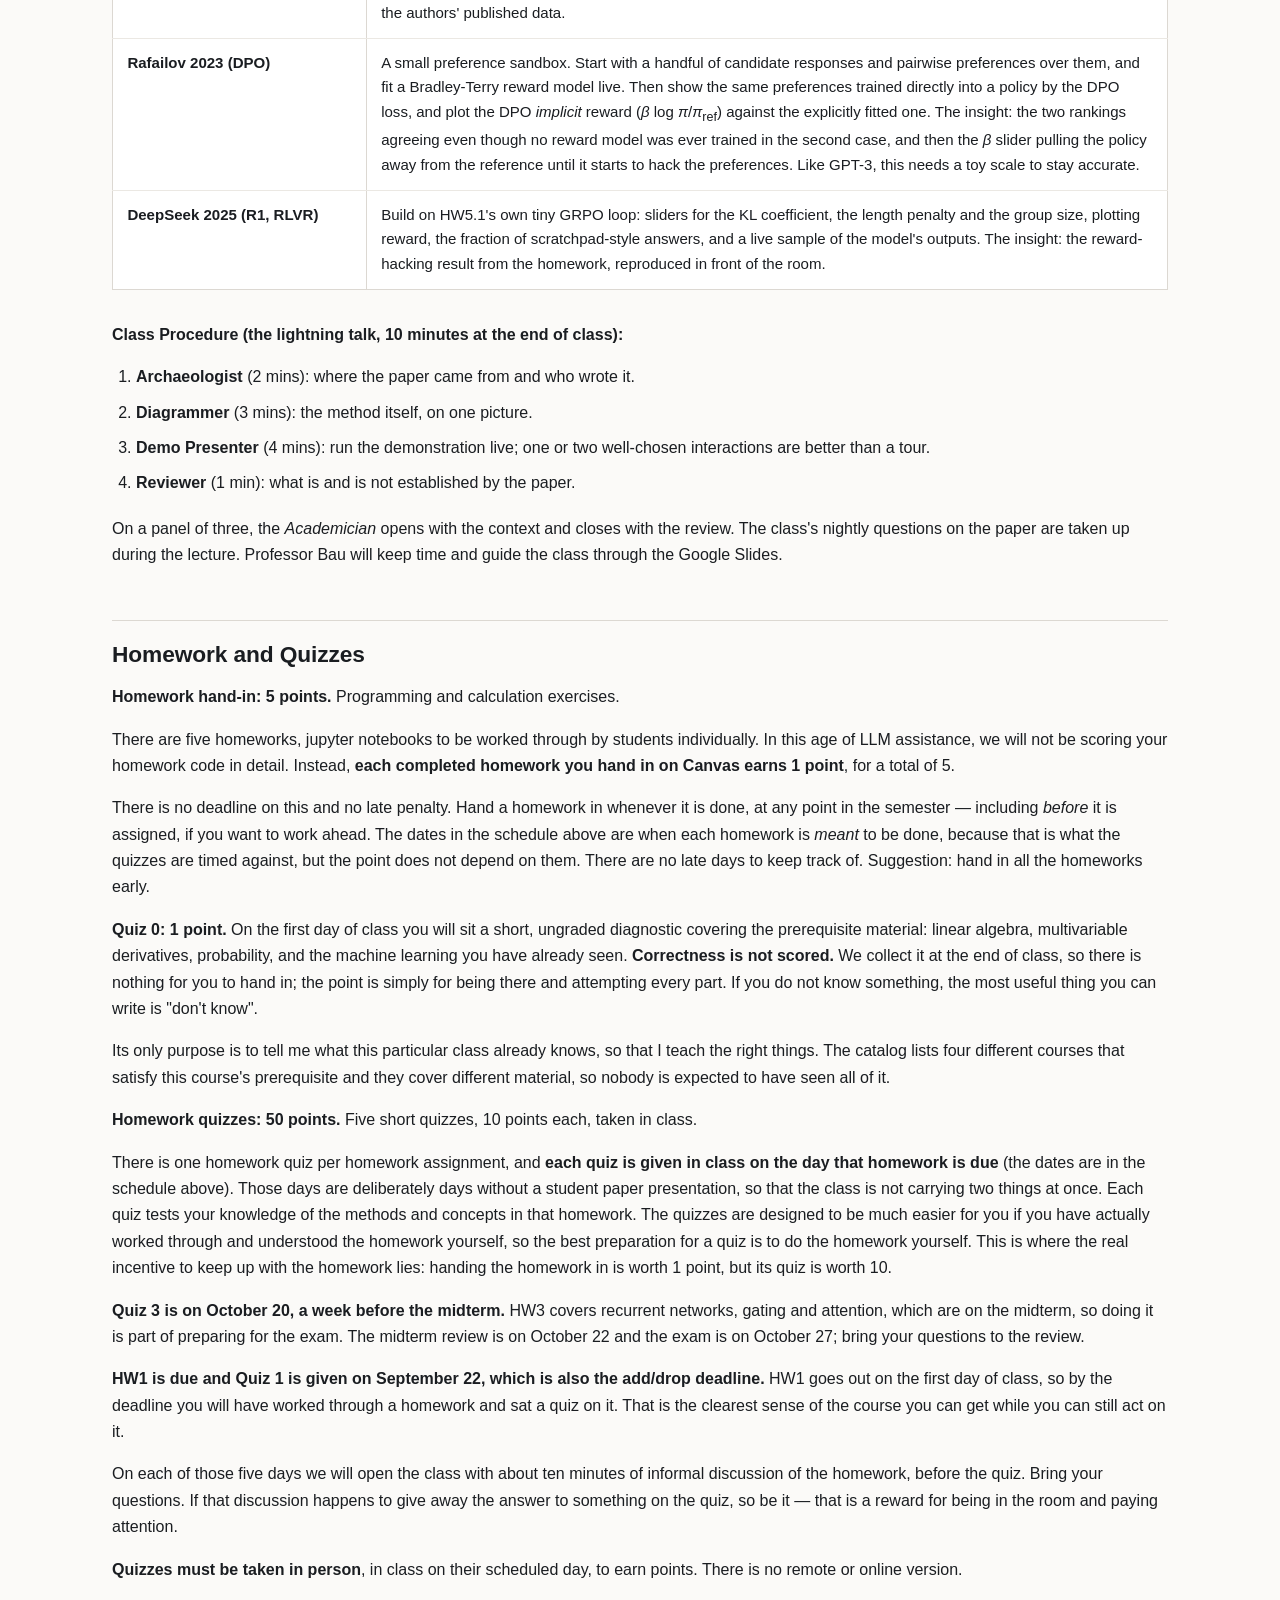
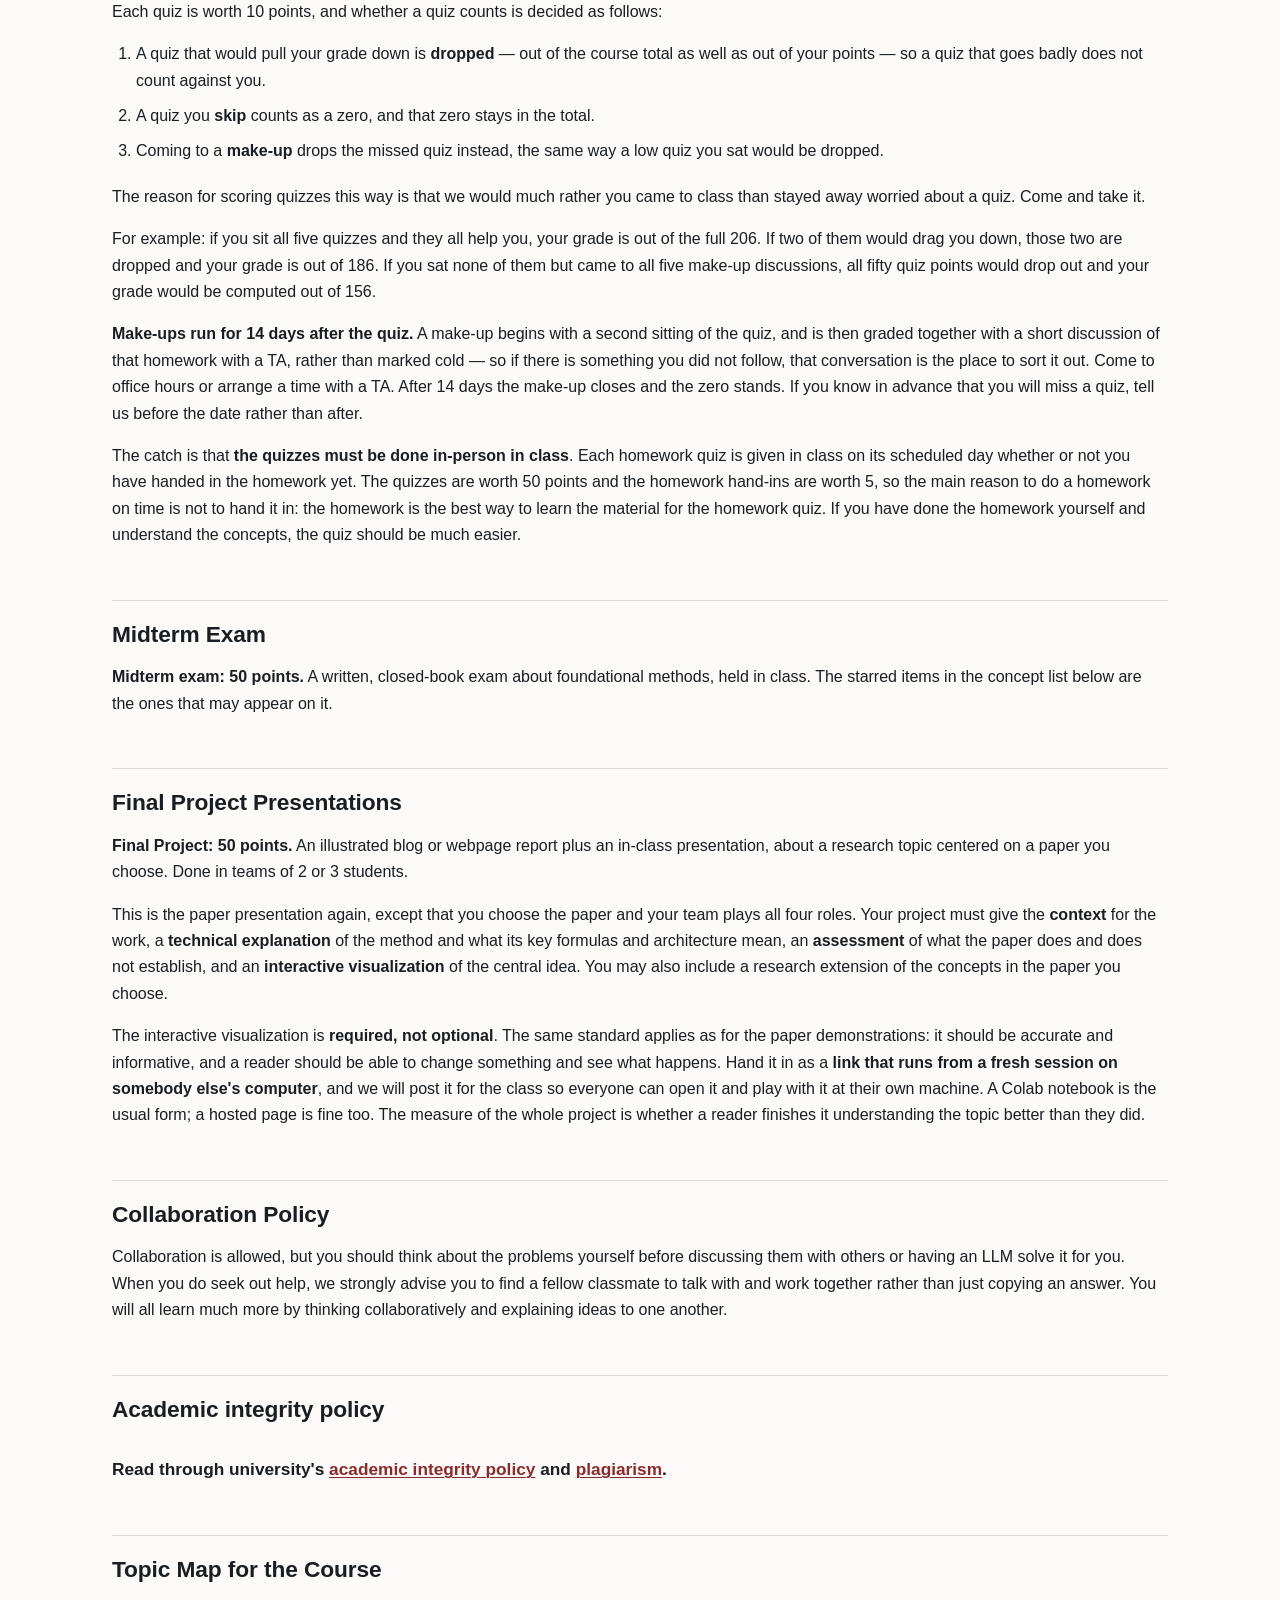
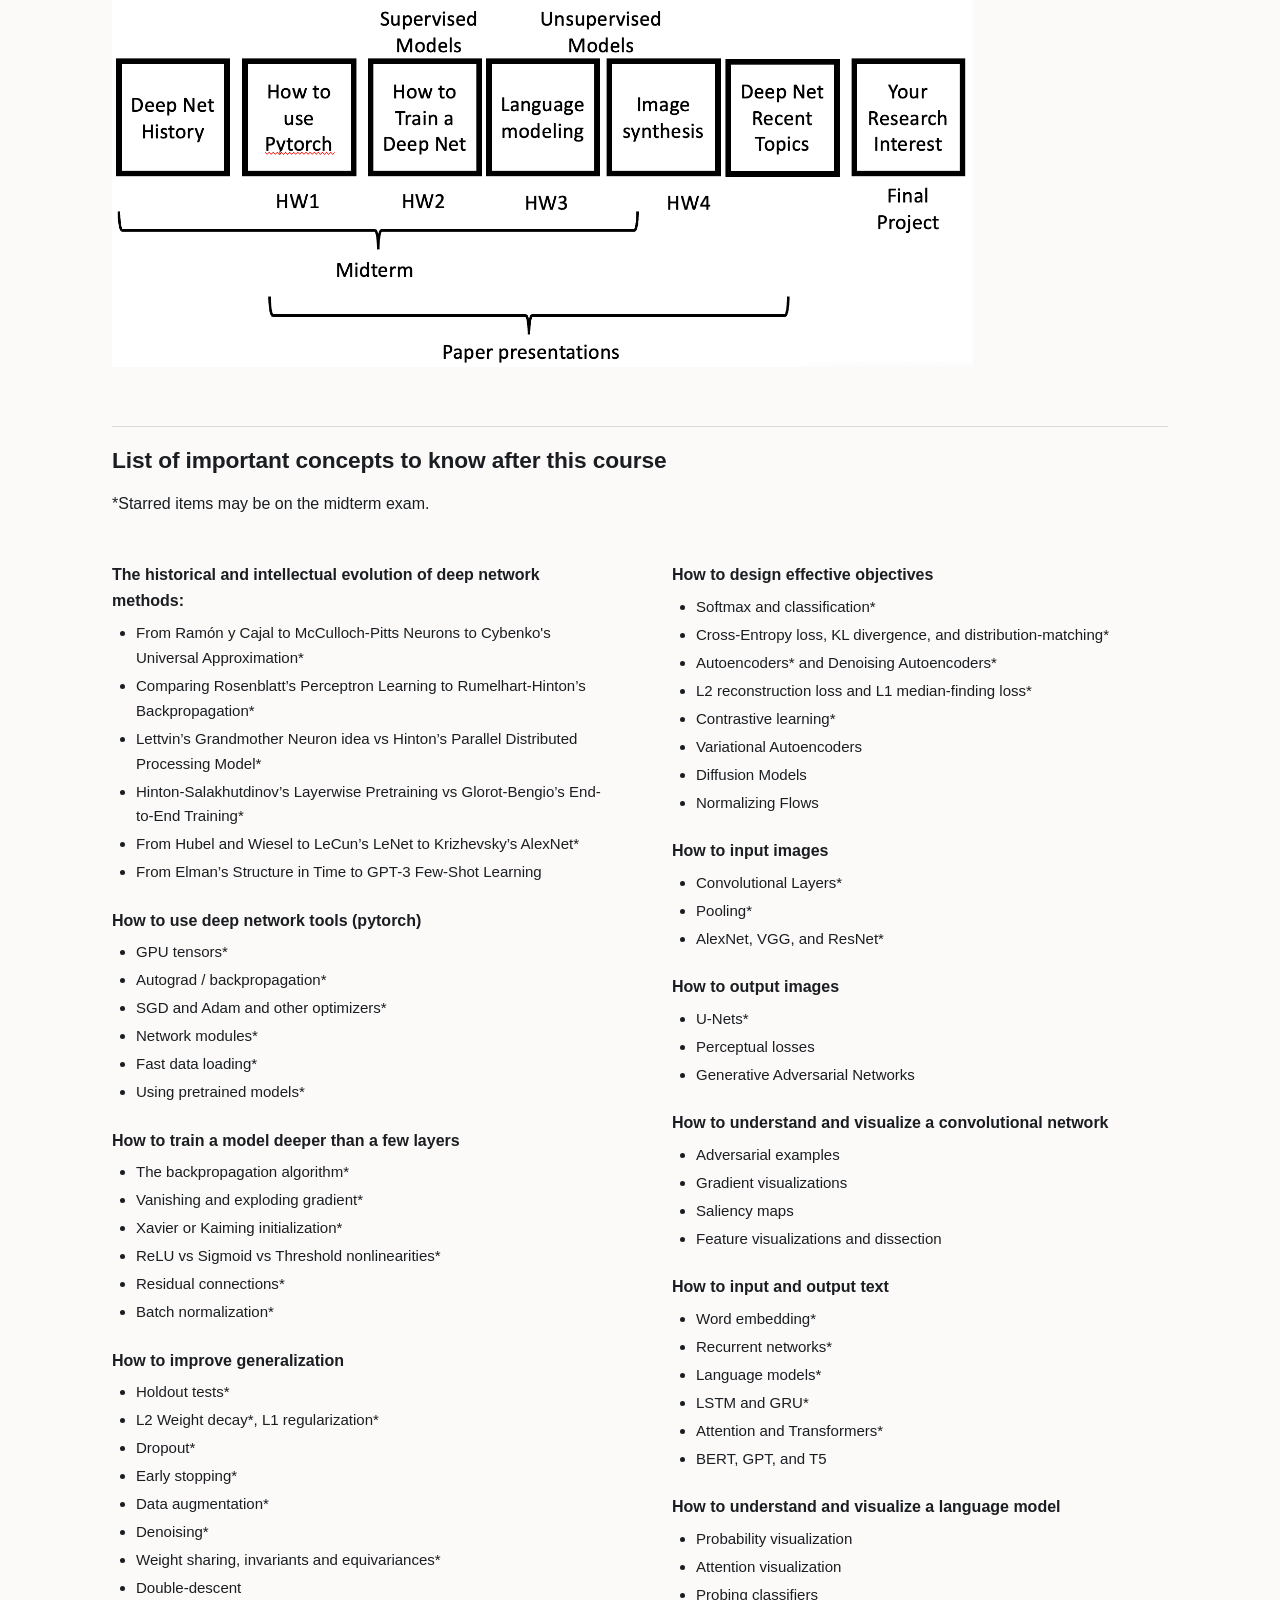
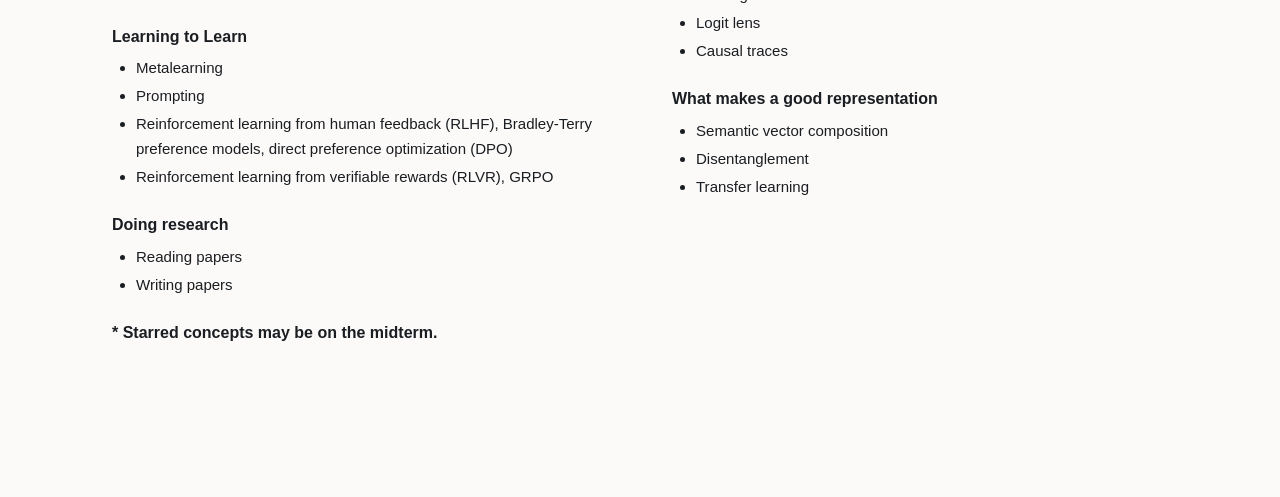
==== commit 1773e564: "Schedule: link each lecture's slides (Lectures 1-17) from the Handout column Co-Authored-By: Claude " ====
--- a/public/2026-Fall/index.html
+++ b/public/2026-Fall/index.html
@@ -62,7 +62,8 @@
 <tr class="milestone">
 <td>Thursday, September 10, 2026</td>
 <td></td>
-<td><div><div><a href="https://github.com/CS7150/CS7150-Homework-1/" target="_blank" rel="noreferrer noopener">HW1</a>, reading signups</div></div></td>
+<td><div><div><a href="https://github.com/CS7150/CS7150-Homework-1/" target="_blank" rel="noreferrer noopener">HW1</a>, reading signups</div></div><br />
+<a href="https://drive.google.com/file/d/18QUP0yLbdwn3ecO4AH0ekNsnPwcr38k_/view" target="_blank" rel="noreferrer noopener"><span>Lecture 1 slides</span></a></td>
 <td><strong>Quiz 0</strong></td>
 <td>History: neurons, perceptrons, universality, backprop.</td>
 <td>david</td>
@@ -72,7 +73,8 @@
 <td>Tuesday, September 15, 2026</td>
 <td></td>
 <td><a href="https://cs7150.github.io/classdemos/demos/quiz0/" target="_blank" rel="noreferrer noopener"><span>Quiz 0 demos</span></a><br />
-<a href="https://cs7150.github.io/classdemos/guide/learning-the-perceptron-with-ai.html" target="_blank" rel="noreferrer noopener"><span>Learning the Perceptron with AI</span></a></td>
+<a href="https://cs7150.github.io/classdemos/guide/learning-the-perceptron-with-ai.html" target="_blank" rel="noreferrer noopener"><span>Learning the Perceptron with AI</span></a><br />
+<a href="https://drive.google.com/file/d/1WvwnQnEva6PKEDpY9XrrjxKsRDijsON7/view" target="_blank" rel="noreferrer noopener"><span>Lecture 2 slides</span></a></td>
 <td>Signups</td>
 <td>Tensors, GPUs, Autograd, Optimizers, Modules, DataLoader</td>
 <td><a href="https://github.com/davidbau/how-to-read-pytorch" target="_blank" rel="noreferrer noopener"><span>How-to-read-pytorch</span></a></td>
@@ -82,7 +84,7 @@
 <tr>
 <td>Thursday, September 17, 2026</td>
 <td></td>
-<td></td>
+<td><a href="https://drive.google.com/file/d/12fKM_9pdGlmFPP_9z4JdBS_ZOXW93veC/view" target="_blank" rel="noreferrer noopener"><span>Lecture 3 slides</span></a></td>
 <td></td>
 <td>Classification and backpropagation</td>
 <td>david</td>
@@ -91,7 +93,8 @@
 <tr class="milestone">
 <td>Tuesday, September 22, 2026</td>
 <td>Last day to add/drop</td>
-<td><a href="https://github.com/CS7150/CS7150-Homework-2/" target="_blank" rel="noreferrer noopener">HW2</a></td>
+<td><a href="https://github.com/CS7150/CS7150-Homework-2/" target="_blank" rel="noreferrer noopener">HW2</a><br />
+<a href="https://drive.google.com/file/d/1PGuvaJGsaE7GU8MDECBKCW2GopoUia_l/view" target="_blank" rel="noreferrer noopener"><span>Lecture 4 slides</span></a></td>
 <td><strong>HW1 + Quiz 1</strong></td>
 <td>Optimization and deep networks</td>
 <td>david</td>
@@ -101,7 +104,7 @@
 <tr class="panel">
 <td>Thursday, September 24, 2026</td>
 <td></td>
-<td></td>
+<td><a href="https://drive.google.com/file/d/1pfiT84BGRaU9QgkQc3_sHXLIdQCVeoRX/view" target="_blank" rel="noreferrer noopener"><span>Lecture 5 slides</span></a></td>
 <td></td>
 <td>Initialization</td>
 <td>presentation</td>
@@ -111,7 +114,7 @@
 <tr class="panel">
 <td>Tuesday, September 29, 2026</td>
 <td>Prof. Bau away; Grace Proebsting hosts</td>
-<td></td>
+<td><a href="https://drive.google.com/file/d/1tVjhq8LTx3DoV4Y8iSMGWZwtei-2uiQm/view" target="_blank" rel="noreferrer noopener"><span>Lecture 6 slides</span></a></td>
 <td></td>
 <td>Equivariances and convolutions</td>
 <td>presentation</td>
@@ -122,7 +125,7 @@
 <tr class="panel">
 <td>Thursday, October 1, 2026</td>
 <td></td>
-<td></td>
+<td><a href="https://drive.google.com/file/d/1-3gmBjhGyoQJvmrUXb6ua1wYtEeq4EOY/view" target="_blank" rel="noreferrer noopener"><span>Lecture 7 slides</span></a></td>
 <td></td>
 <td>Achieving Depth: residual nets, batchnorm</td>
 <td>presentation</td>
@@ -133,7 +136,8 @@
 <tr class="milestone">
 <td>Tuesday, October 6, 2026</td>
 <td></td>
-<td><a href="https://github.com/CS7150/CS7150-Homework-3/" target="_blank" rel="noreferrer noopener">HW3</a>, project signup</td>
+<td><a href="https://github.com/CS7150/CS7150-Homework-3/" target="_blank" rel="noreferrer noopener">HW3</a>, project signup<br />
+<a href="https://drive.google.com/file/d/1qU6lY7rrqmQpgsN3-MXc2EyOZOv8CvUj/view" target="_blank" rel="noreferrer noopener"><span>Lecture 8 slides</span></a></td>
 <td><strong>HW2 + Quiz 2</strong></td>
 <td>Neural Language modeling</td>
 <td>david</td>
@@ -143,7 +147,7 @@
 <tr class="panel">
 <td>Thursday, October 8, 2026</td>
 <td><strong>Class on Zoom:</strong> <a href="https://northeastern.zoom.us/my/davidbau/" target="_blank" rel="noreferrer noopener">northeastern.zoom.us/my/davidbau</a>. Presenters, be ready to present over Zoom. No office hours this day.</td>
-<td></td>
+<td><a href="https://drive.google.com/file/d/1pwKar8P4xPEql96kN3RpNX0zKChyWS2-/view" target="_blank" rel="noreferrer noopener"><span>Lecture 9 slides</span></a></td>
 <td></td>
 <td>What networks get wrong: adversarial examples</td>
 <td>presentation</td>
@@ -153,7 +157,7 @@
 <tr class="panel">
 <td>Tuesday, October 13, 2026</td>
 <td></td>
-<td></td>
+<td><a href="https://drive.google.com/file/d/1qS18_BebtgIyBkmeryVX4EV7Iyk5pHxz/view" target="_blank" rel="noreferrer noopener"><span>Lecture 10 slides</span></a></td>
 <td></td>
 <td>RNNs and Transformers</td>
 <td>presentation</td>
@@ -162,7 +166,7 @@
 <tr class="panel">
 <td>Thursday, October 15, 2026</td>
 <td></td>
-<td></td>
+<td><a href="https://drive.google.com/file/d/1MchsjPt-IkMD6CmYEqn2YbBv5Rzv0Nep/view" target="_blank" rel="noreferrer noopener"><span>Lecture 11 slides</span></a></td>
 <td><strong>Quiz C</strong> (convolutions)</td>
 <td>Multimodal representation learning: CLIP</td>
 <td>presentation</td>
@@ -172,7 +176,8 @@
 <tr class="milestone">
 <td>Tuesday, October 20, 2026</td>
 <td></td>
-<td><a href="https://github.com/CS7150/CS7150-Homework-4/" target="_blank" rel="noreferrer noopener">HW4</a></td>
+<td><a href="https://github.com/CS7150/CS7150-Homework-4/" target="_blank" rel="noreferrer noopener">HW4</a><br />
+<a href="https://drive.google.com/file/d/1Wdhxs1JYLMY39QUEW0SDd6QF4PBJtVAy/view" target="_blank" rel="noreferrer noopener"><span>Lecture 12 slides</span></a></td>
 <td><strong>HW3 + Quiz 3</strong></td>
 <td>More about transformers: language model internals</td>
 <td>david</td>
@@ -181,7 +186,7 @@
 <tr>
 <td>Thursday, October 22, 2026</td>
 <td></td>
-<td></td>
+<td><a href="https://drive.google.com/file/d/1k8VuU4nmrHq0jXXgKnIGtYOEGHnaVEte/view" target="_blank" rel="noreferrer noopener"><span>Lecture 13 slides</span></a></td>
 <td></td>
 <td>Midterm review</td>
 <td>david</td>
@@ -200,7 +205,7 @@
 <tr class="panel">
 <td>Thursday, October 29, 2026</td>
 <td></td>
-<td></td>
+<td><a href="https://drive.google.com/file/d/18Z4KAIHvcSzS0Uim1akhBXfNqVNXwb5H/view" target="_blank" rel="noreferrer noopener"><span>Lecture 14 slides</span></a></td>
 <td>Project titles and teams due</td>
 <td>Adversarial generation: GANs</td>
 <td>presentation</td>
@@ -209,7 +214,7 @@
 <tr class="panel">
 <td>Tuesday, November 3, 2026</td>
 <td></td>
-<td></td>
+<td><a href="https://drive.google.com/file/d/1ktGZdubUZnUmh6pMzkA2DwwUHhoErGmf/view" target="_blank" rel="noreferrer noopener"><span>Lecture 15 slides</span></a></td>
 <td></td>
 <td>Variational Autoencoders: VAEs</td>
 <td>presentation</td>
@@ -218,7 +223,7 @@
 <tr class="panel">
 <td>Thursday, November 5, 2026</td>
 <td></td>
-<td></td>
+<td><a href="https://drive.google.com/file/d/16TsN590H8Ta9Pmi7YtjVrch4hpk_r_dT/view" target="_blank" rel="noreferrer noopener"><span>Lecture 16 slides</span></a></td>
 <td></td>
 <td>Scaling laws</td>
 <td>presentation</td>
@@ -227,7 +232,7 @@
 <tr class="panel">
 <td>Tuesday, November 10, 2026</td>
 <td></td>
-<td></td>
+<td><a href="https://drive.google.com/file/d/1a1v2blHS8_eahPJsf0QCL5s95sx69Tol/view" target="_blank" rel="noreferrer noopener"><span>Lecture 17 slides</span></a></td>
 <td></td>
 <td>Diffusion Models</td>
 <td>presentation</td>
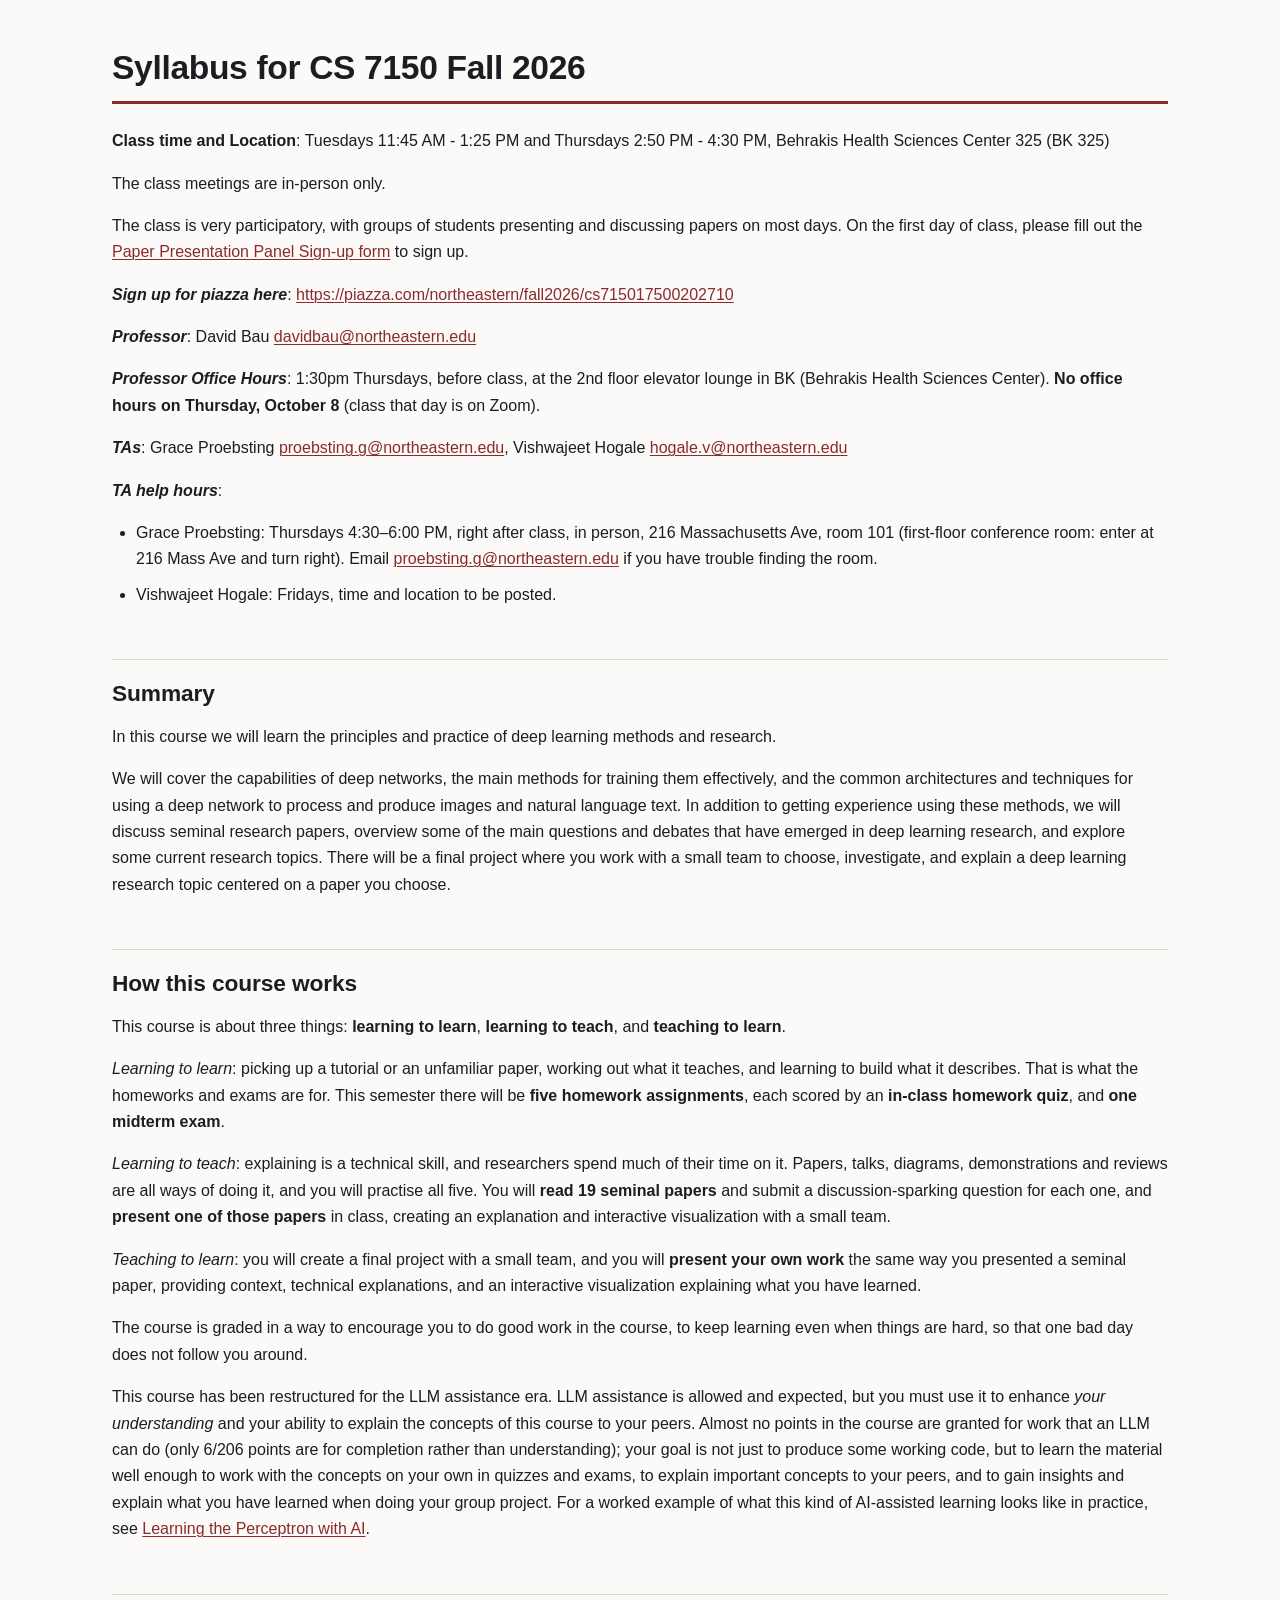
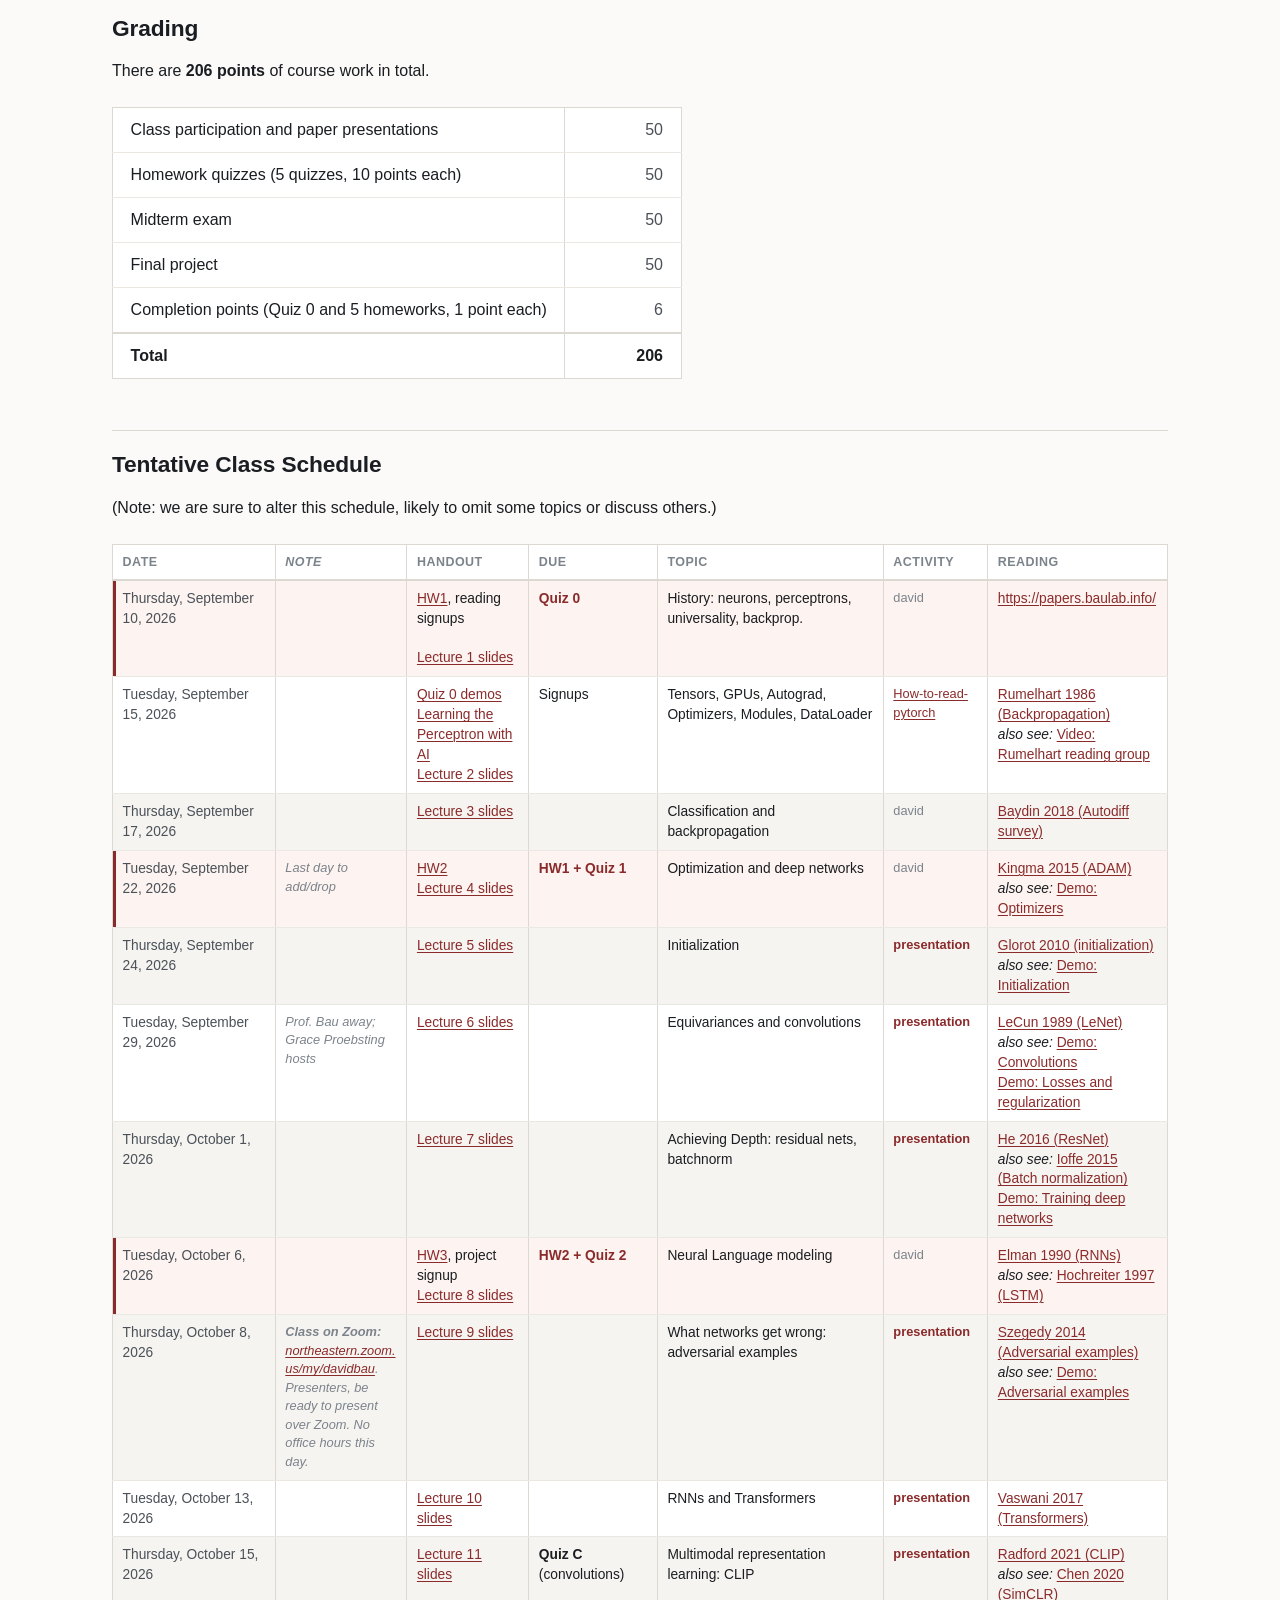
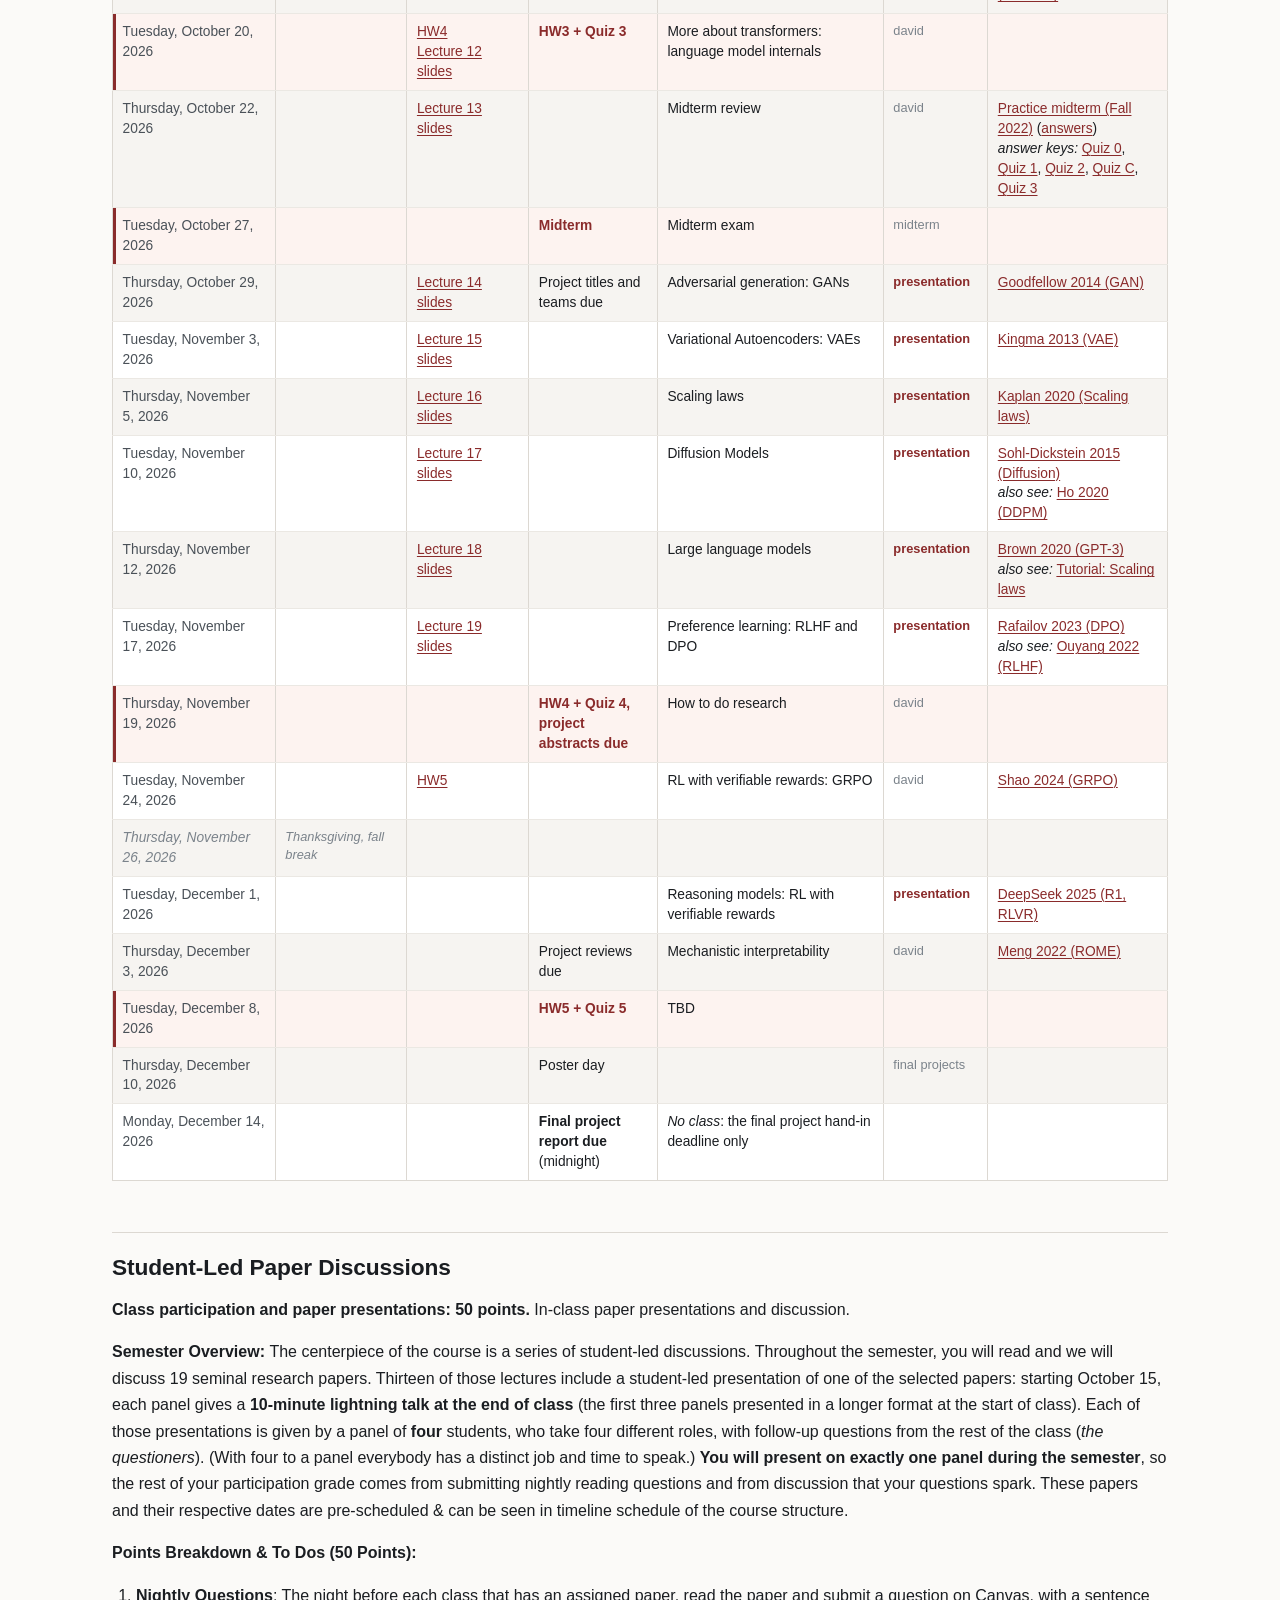
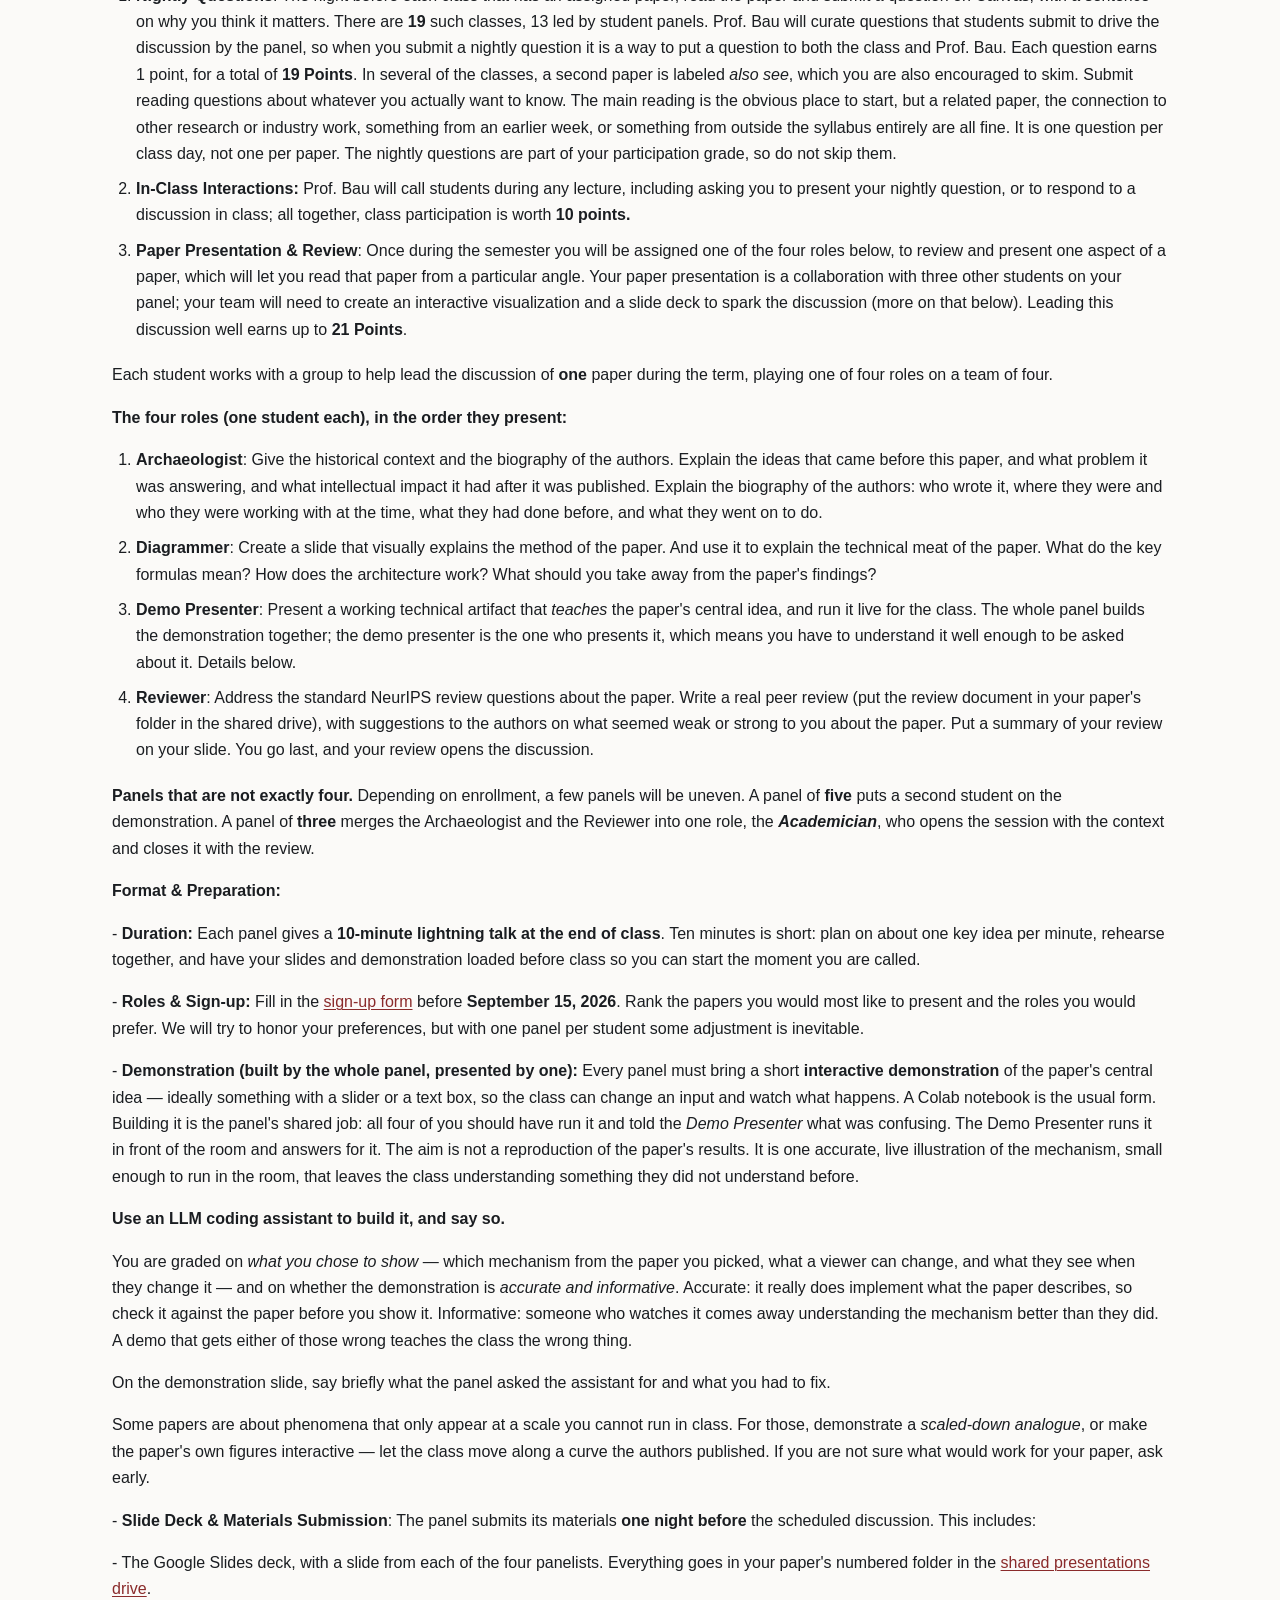
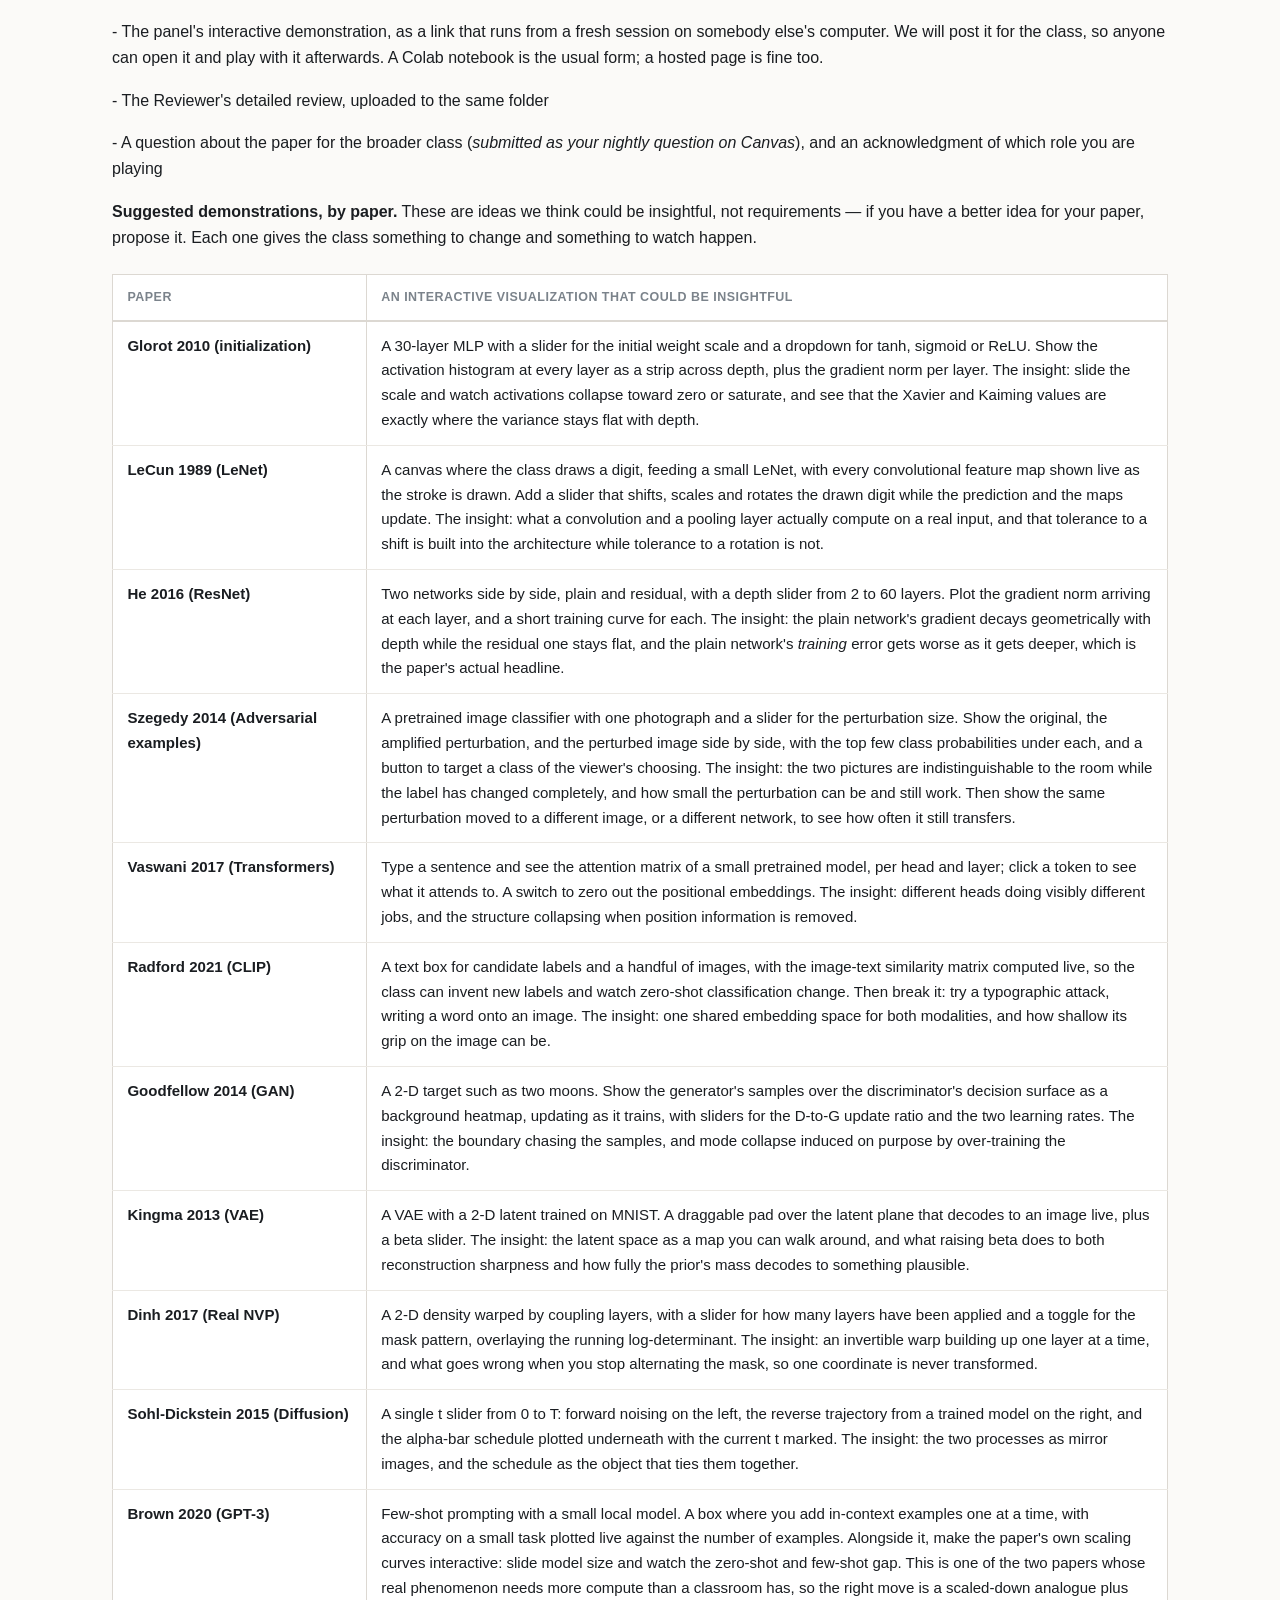
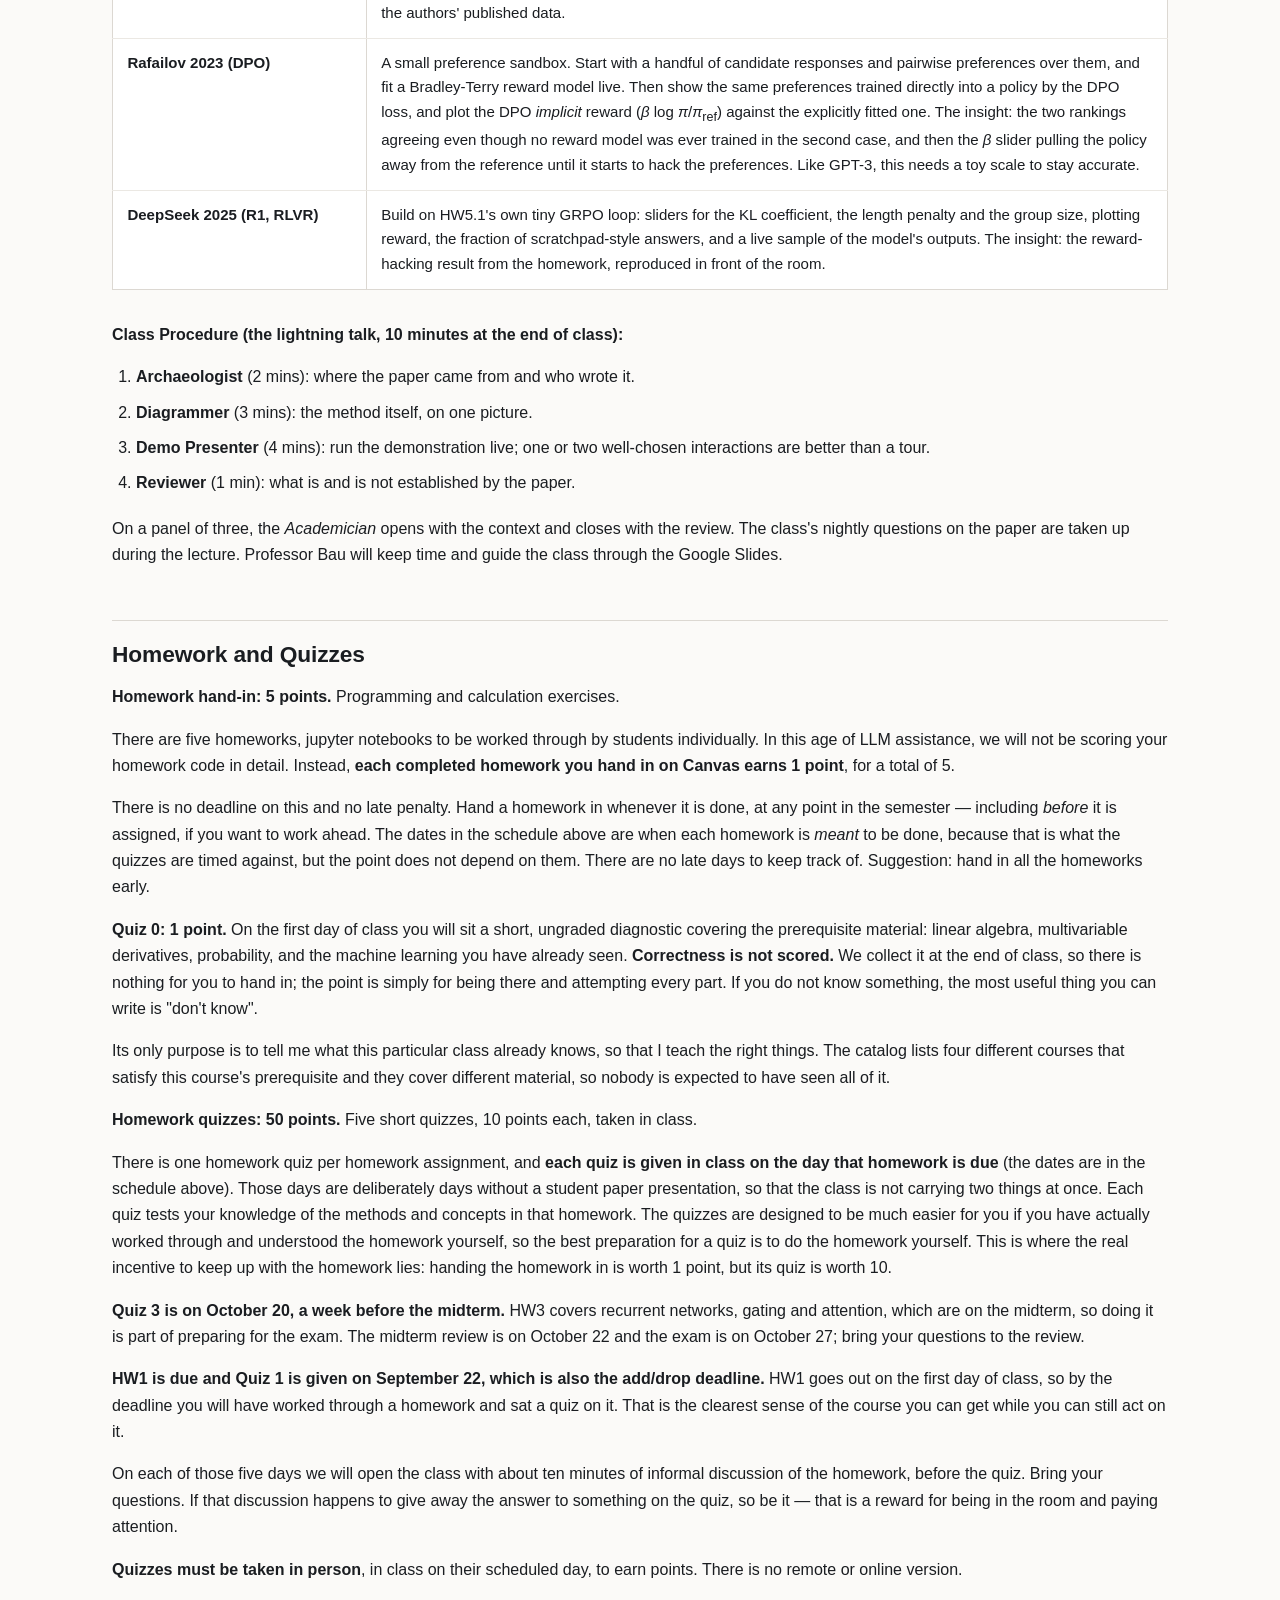
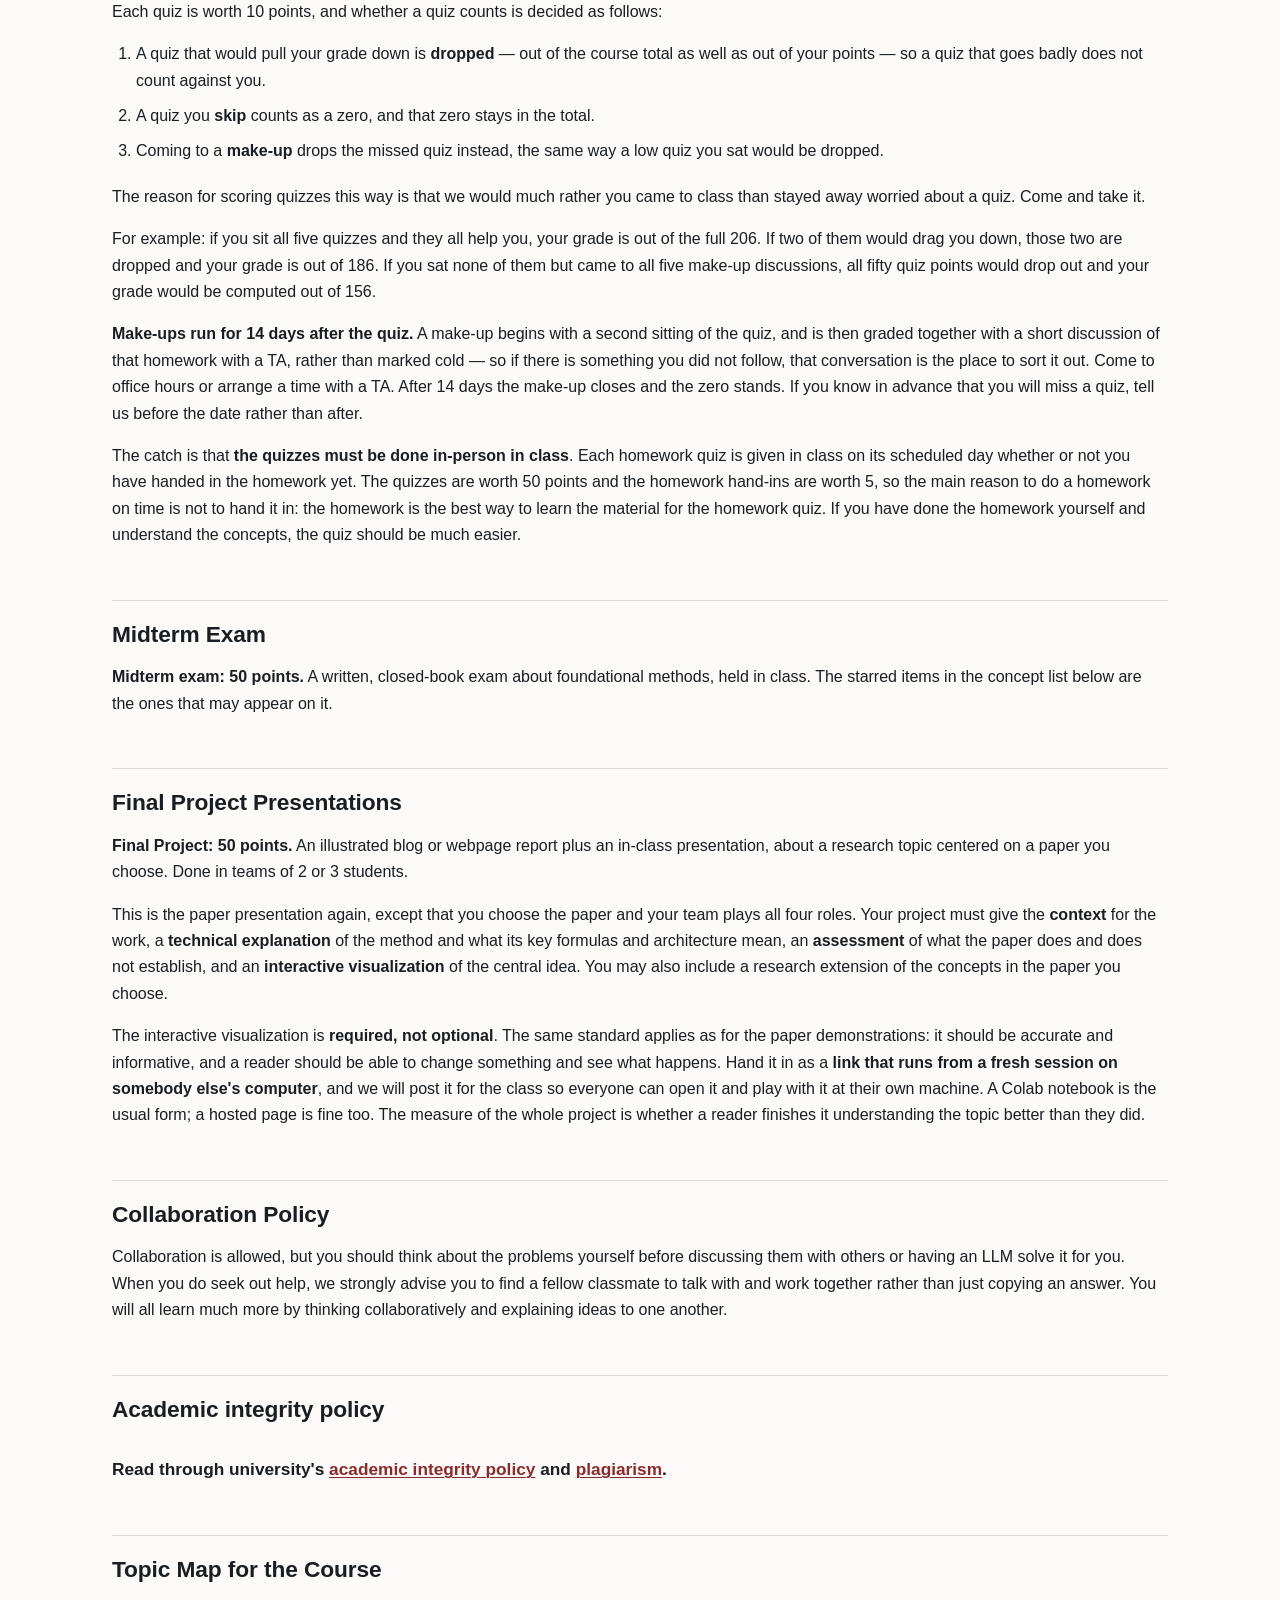
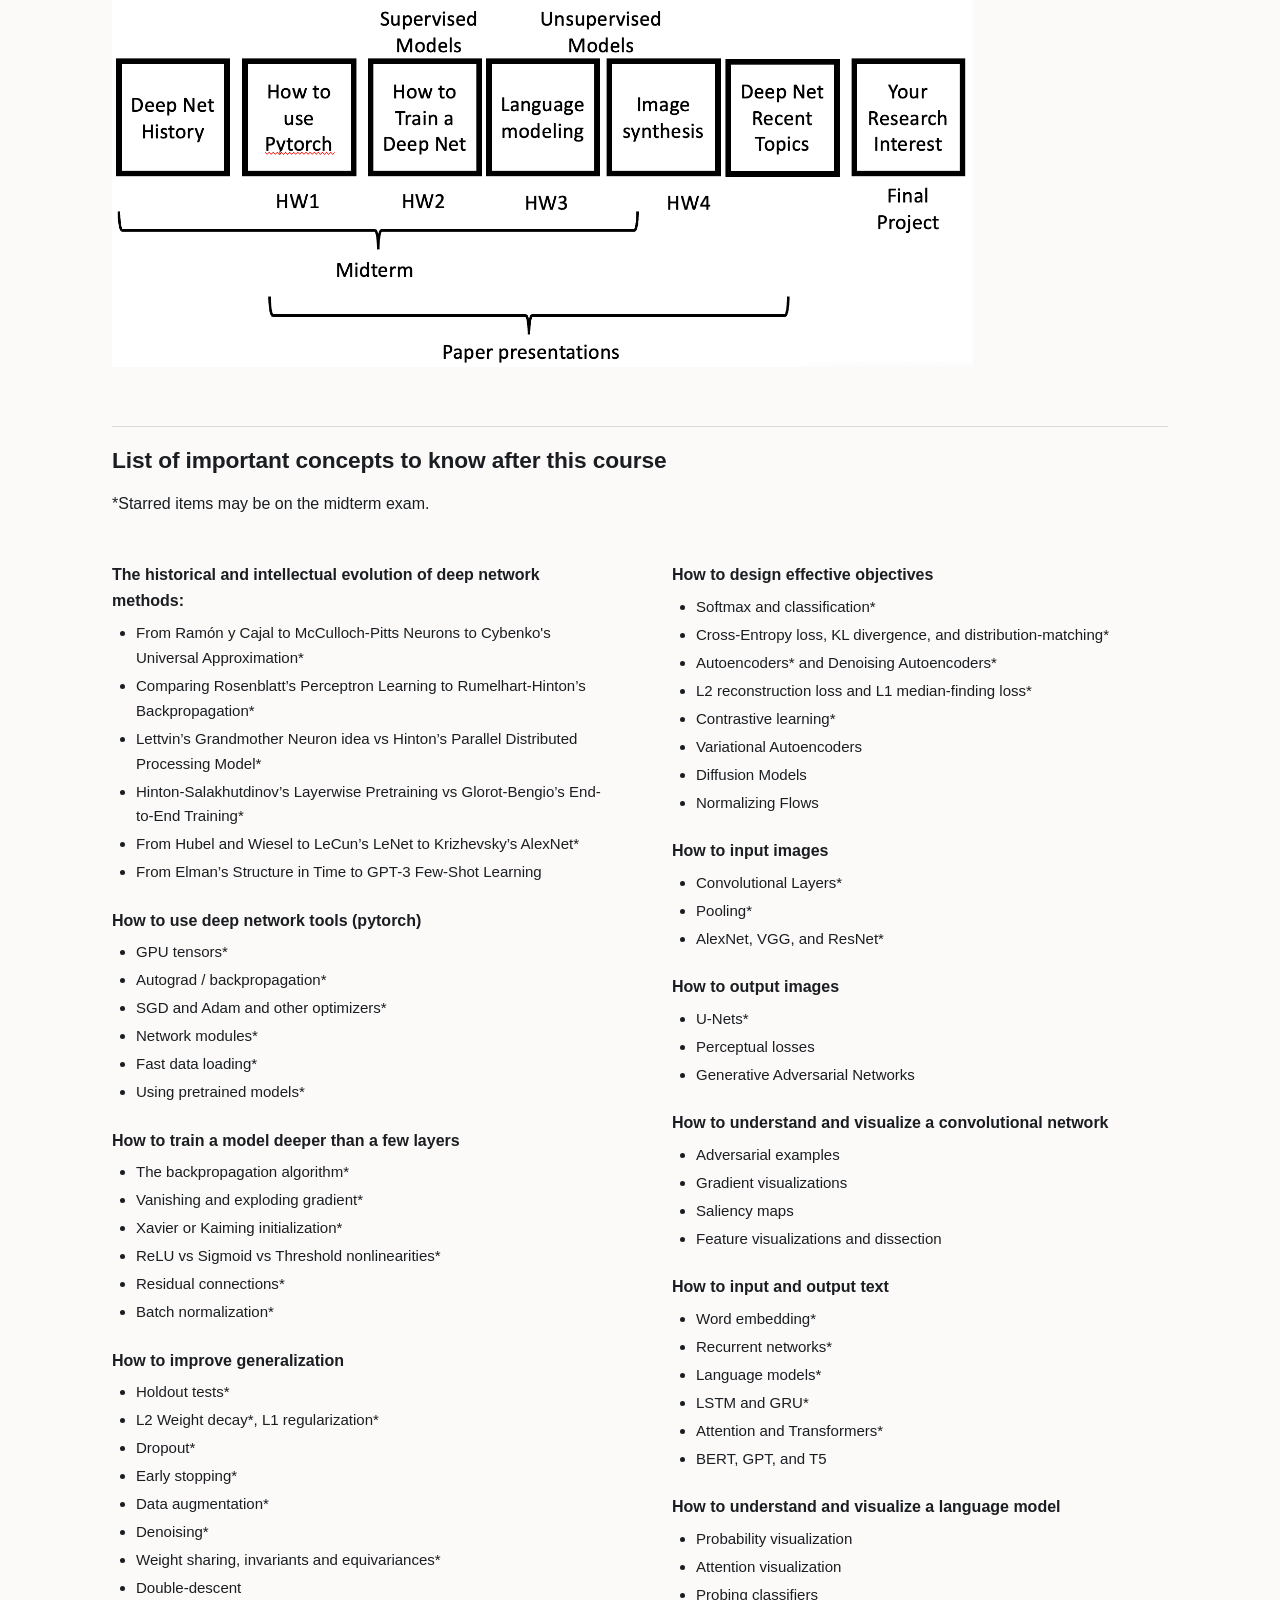
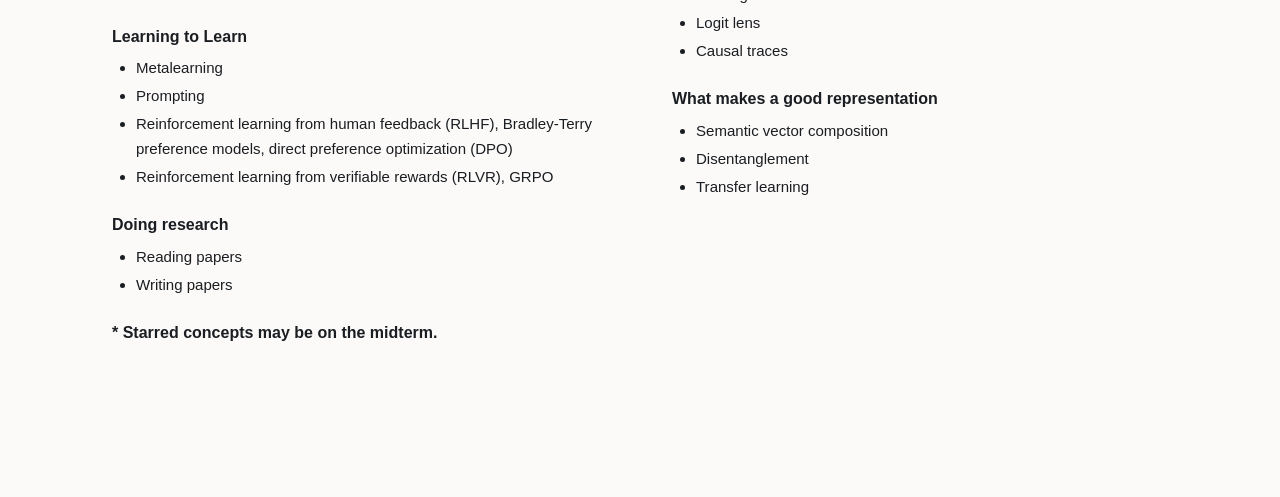
==== commit eb74277b: "Add Lecture 18 and 19 slide links to the Fall 2026 schedule Co-Authored-By: Claude Sonnet 5.5 <norep" ====
--- a/public/2026-Fall/index.html
+++ b/public/2026-Fall/index.html
@@ -232,7 +232,7 @@
 <tr class="panel">
 <td>Tuesday, November 10, 2026</td>
 <td></td>
-<td><a href="https://drive.google.com/file/d/1a1v2blHS8_eahPJsf0QCL5s95sx69Tol/view" target="_blank" rel="noreferrer noopener"><span>Lecture 17 slides</span></a></td>
+<td><a href="https://drive.google.com/file/d/1F_IOFiyE3GXyjNa0E-MAdX-6lsAfJ9YJ/view" target="_blank" rel="noreferrer noopener"><span>Lecture 17 slides</span></a></td>
 <td></td>
 <td>Diffusion Models</td>
 <td>presentation</td>
@@ -242,7 +242,7 @@
 <tr class="panel">
 <td>Thursday, November 12, 2026</td>
 <td></td>
-<td></td>
+<td><a href="https://drive.google.com/file/d/1P2YGdTZDHLUfBiqjahAYa-0q48GgeWbt/view" target="_blank" rel="noreferrer noopener"><span>Lecture 18 slides</span></a></td>
 <td></td>
 <td>Large language models</td>
 <td>presentation</td>
@@ -252,7 +252,7 @@
 <tr class="panel">
 <td>Tuesday, November 17, 2026</td>
 <td></td>
-<td></td>
+<td><a href="https://drive.google.com/file/d/10rx1aD5WYIno7cNUgEHE1nkba_Sva1c8/view" target="_blank" rel="noreferrer noopener"><span>Lecture 19 slides</span></a></td>
 <td></td>
 <td>Preference learning: RLHF and DPO</td>
 <td>presentation</td>
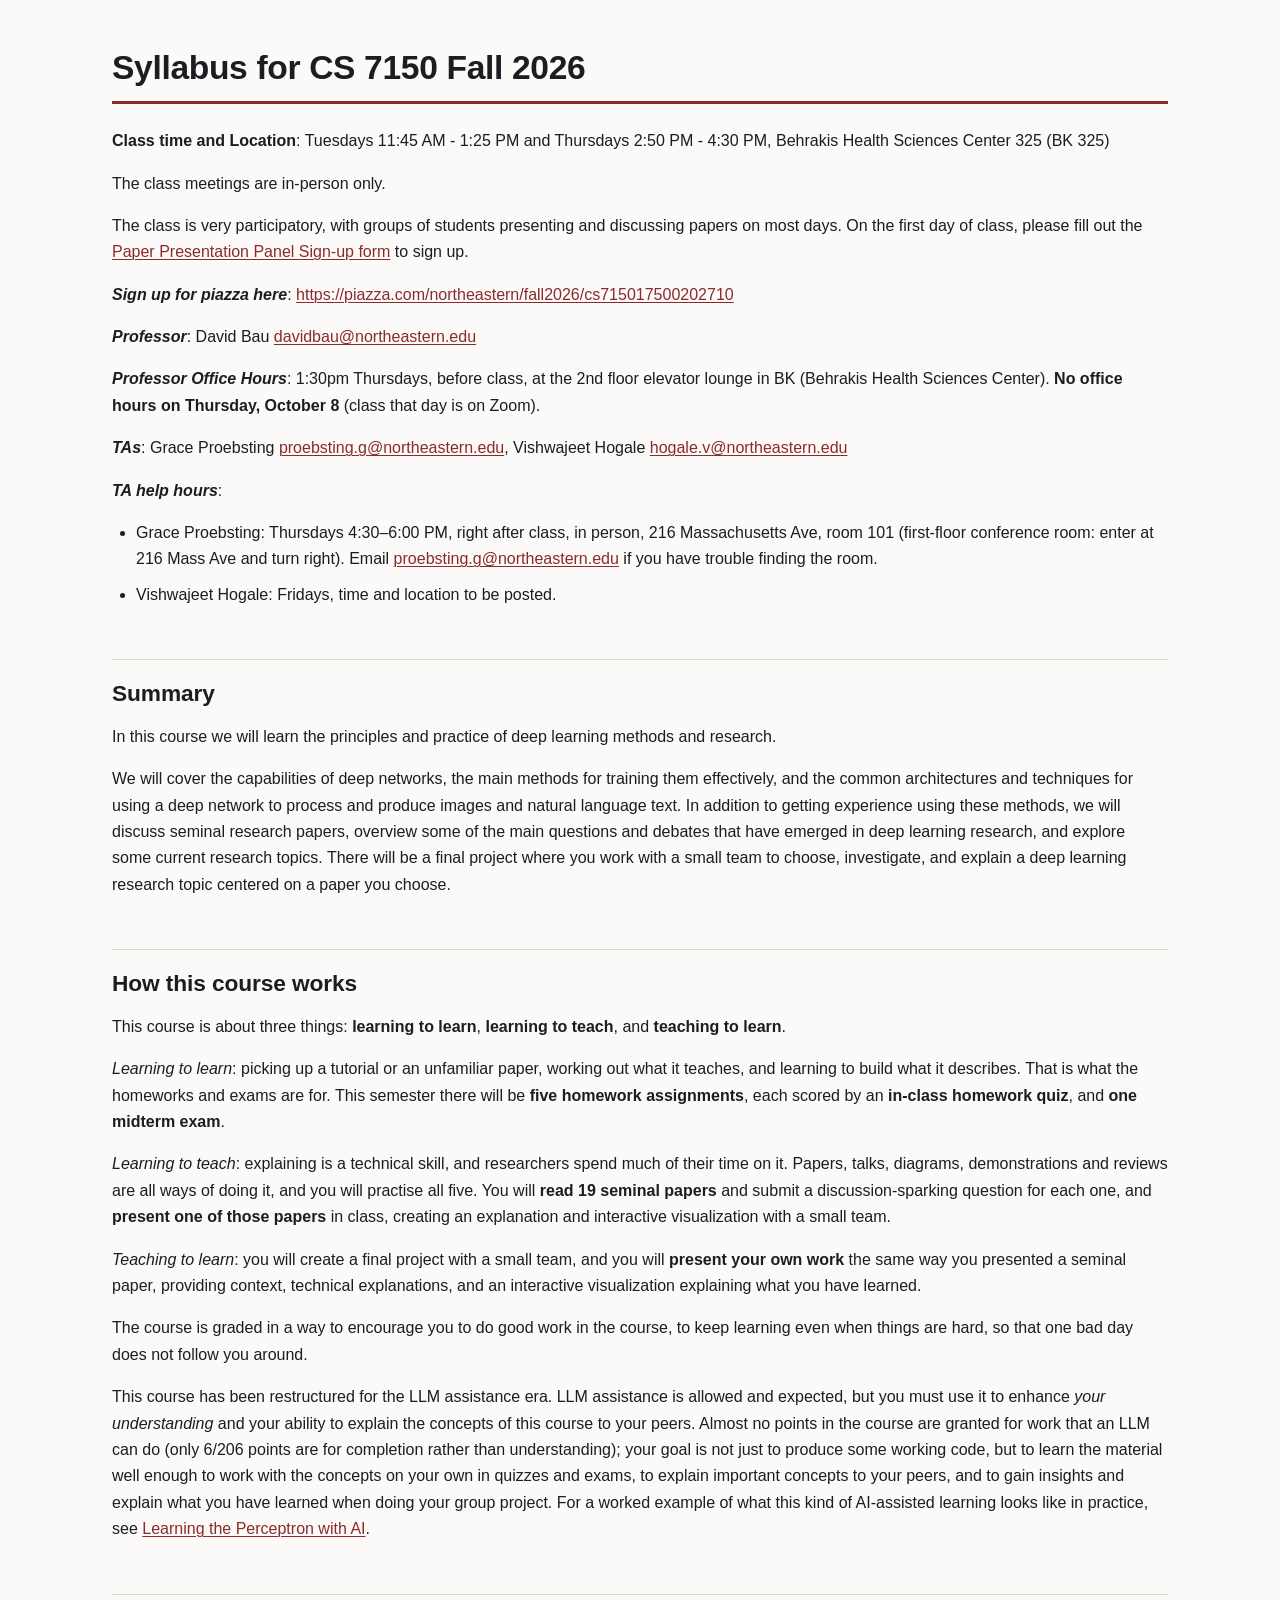
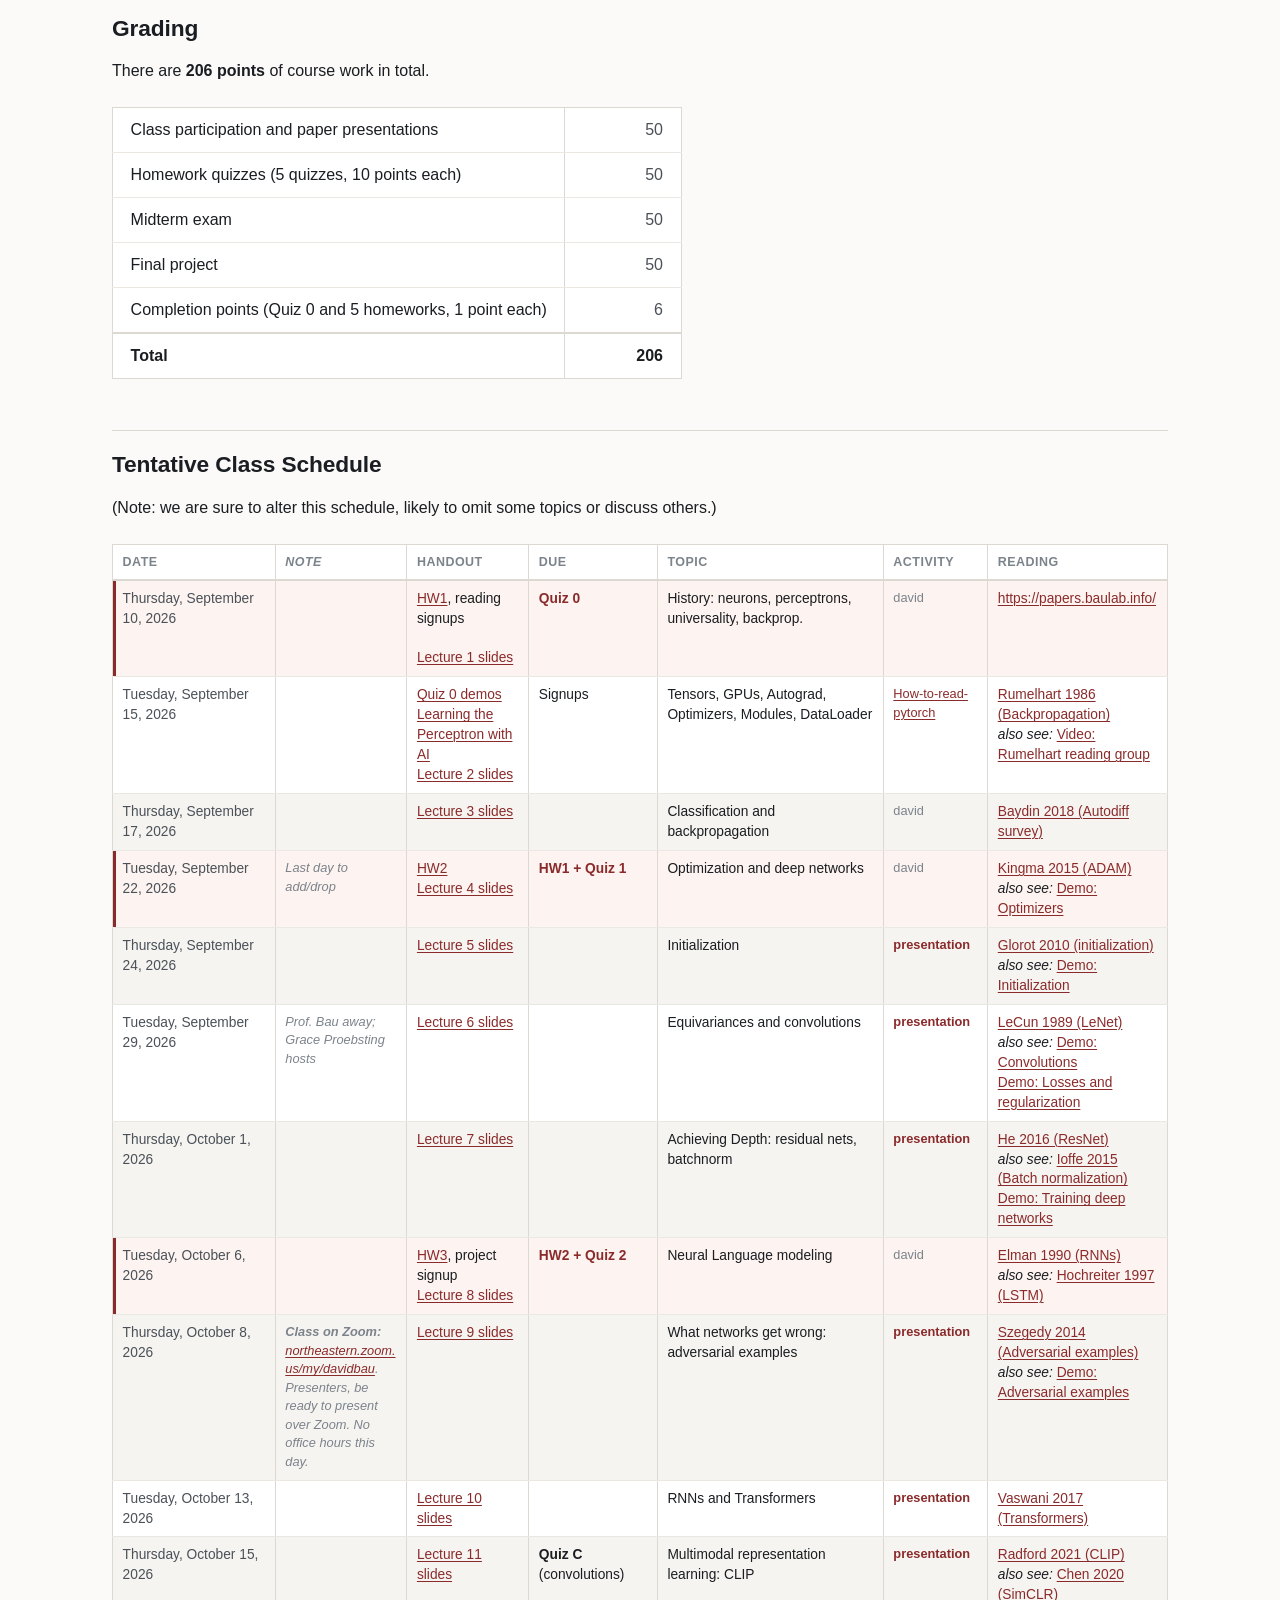
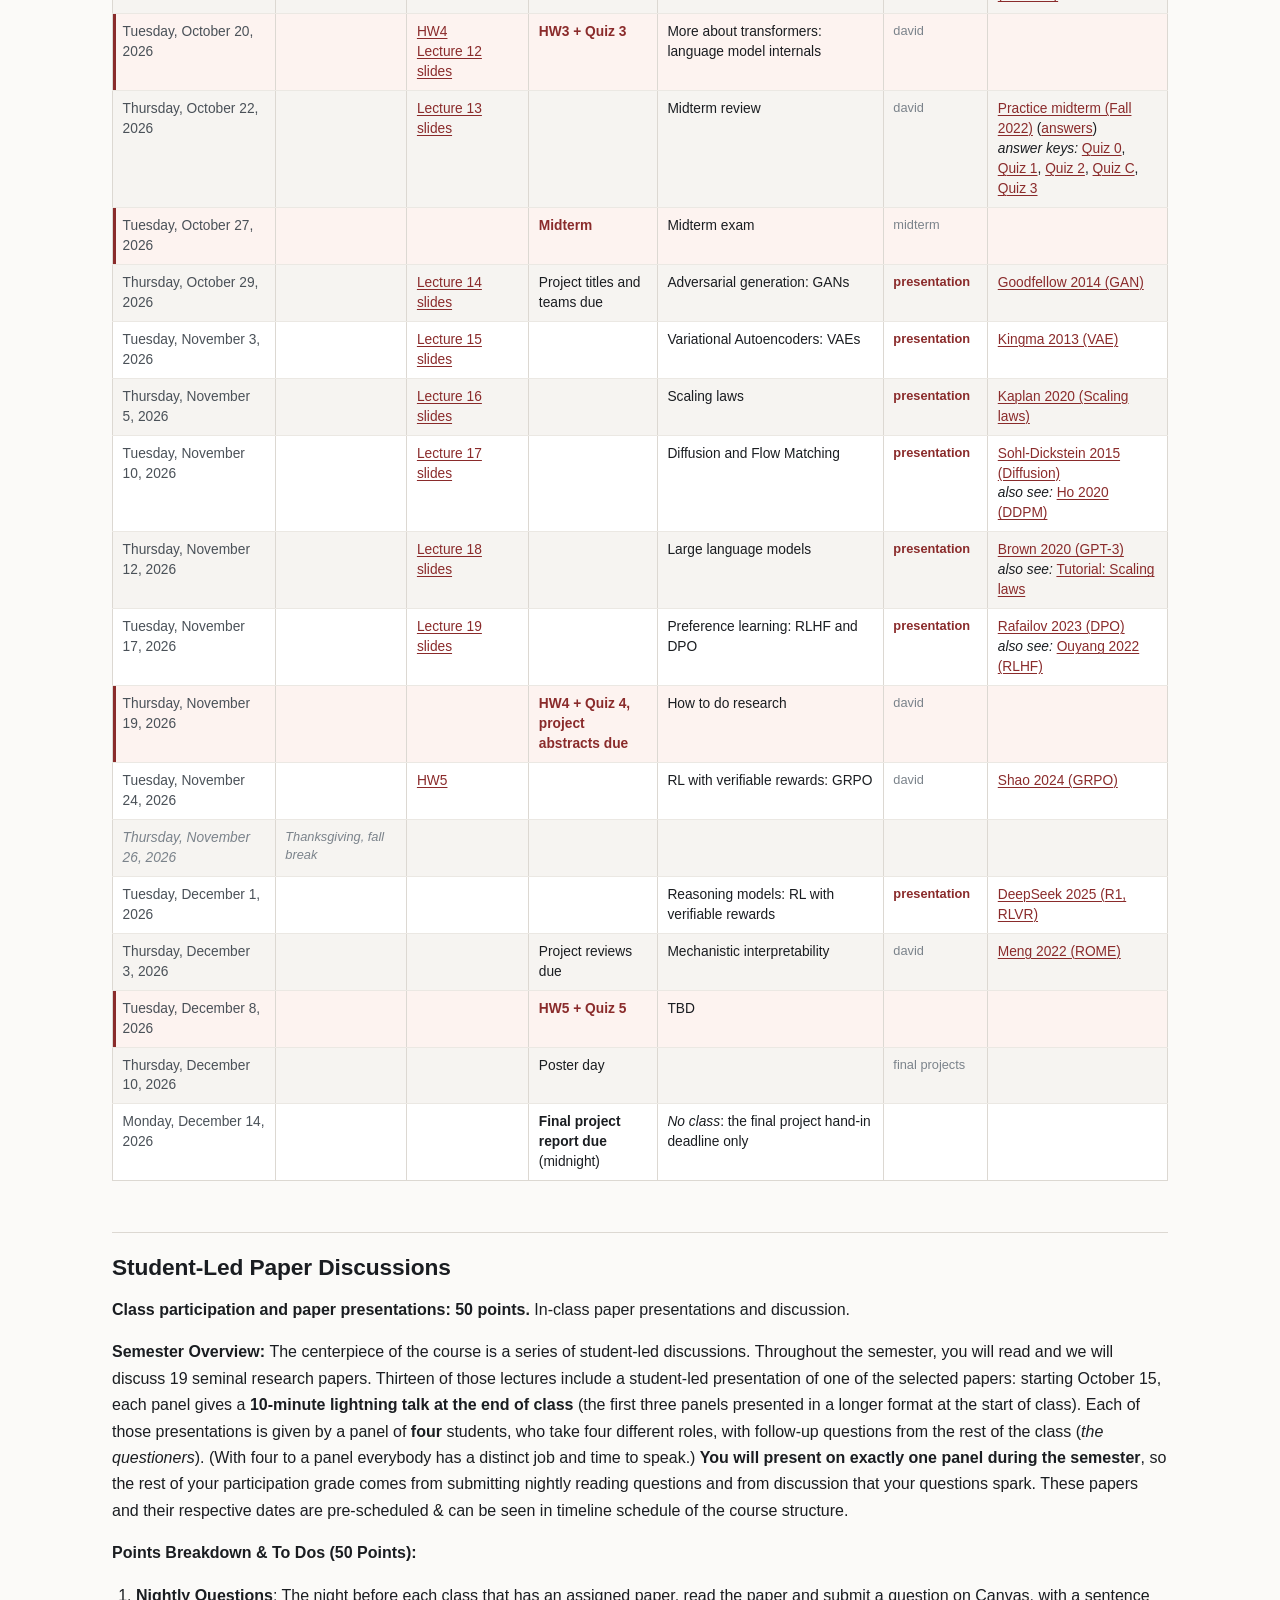
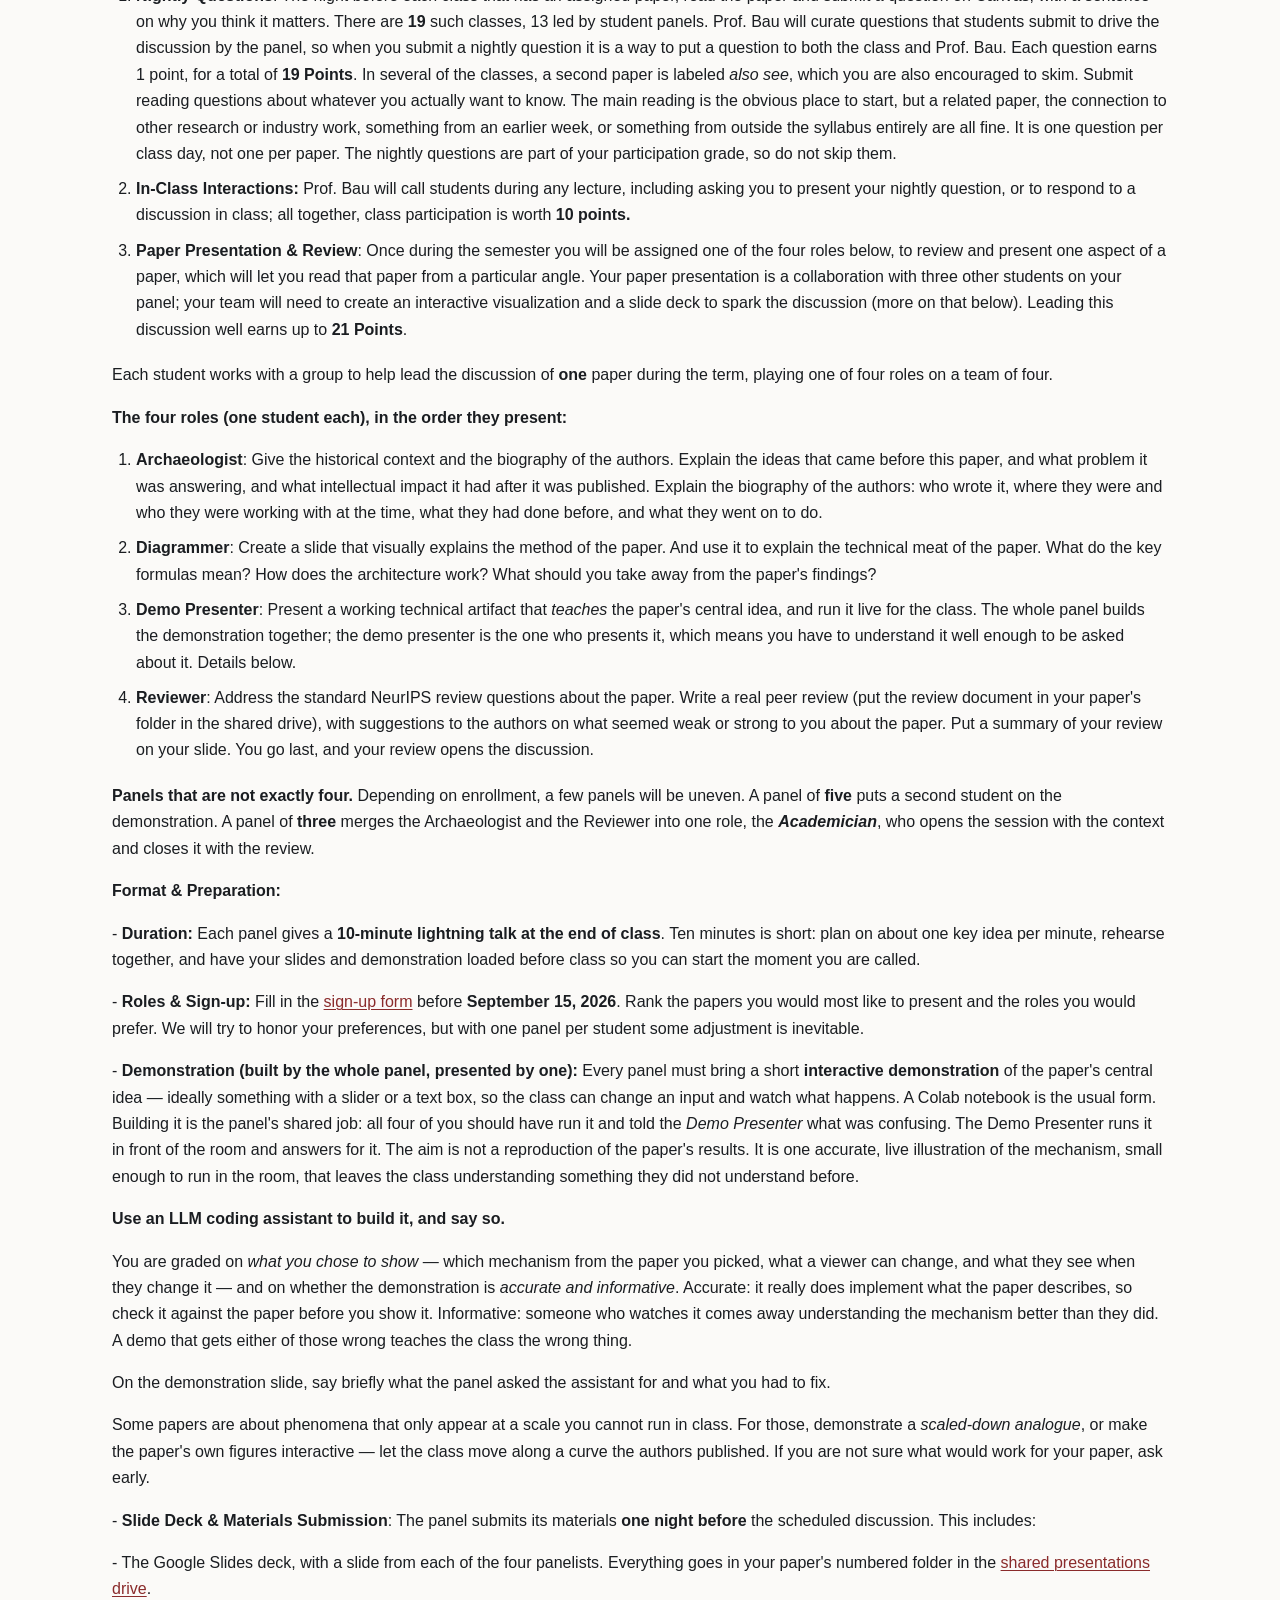
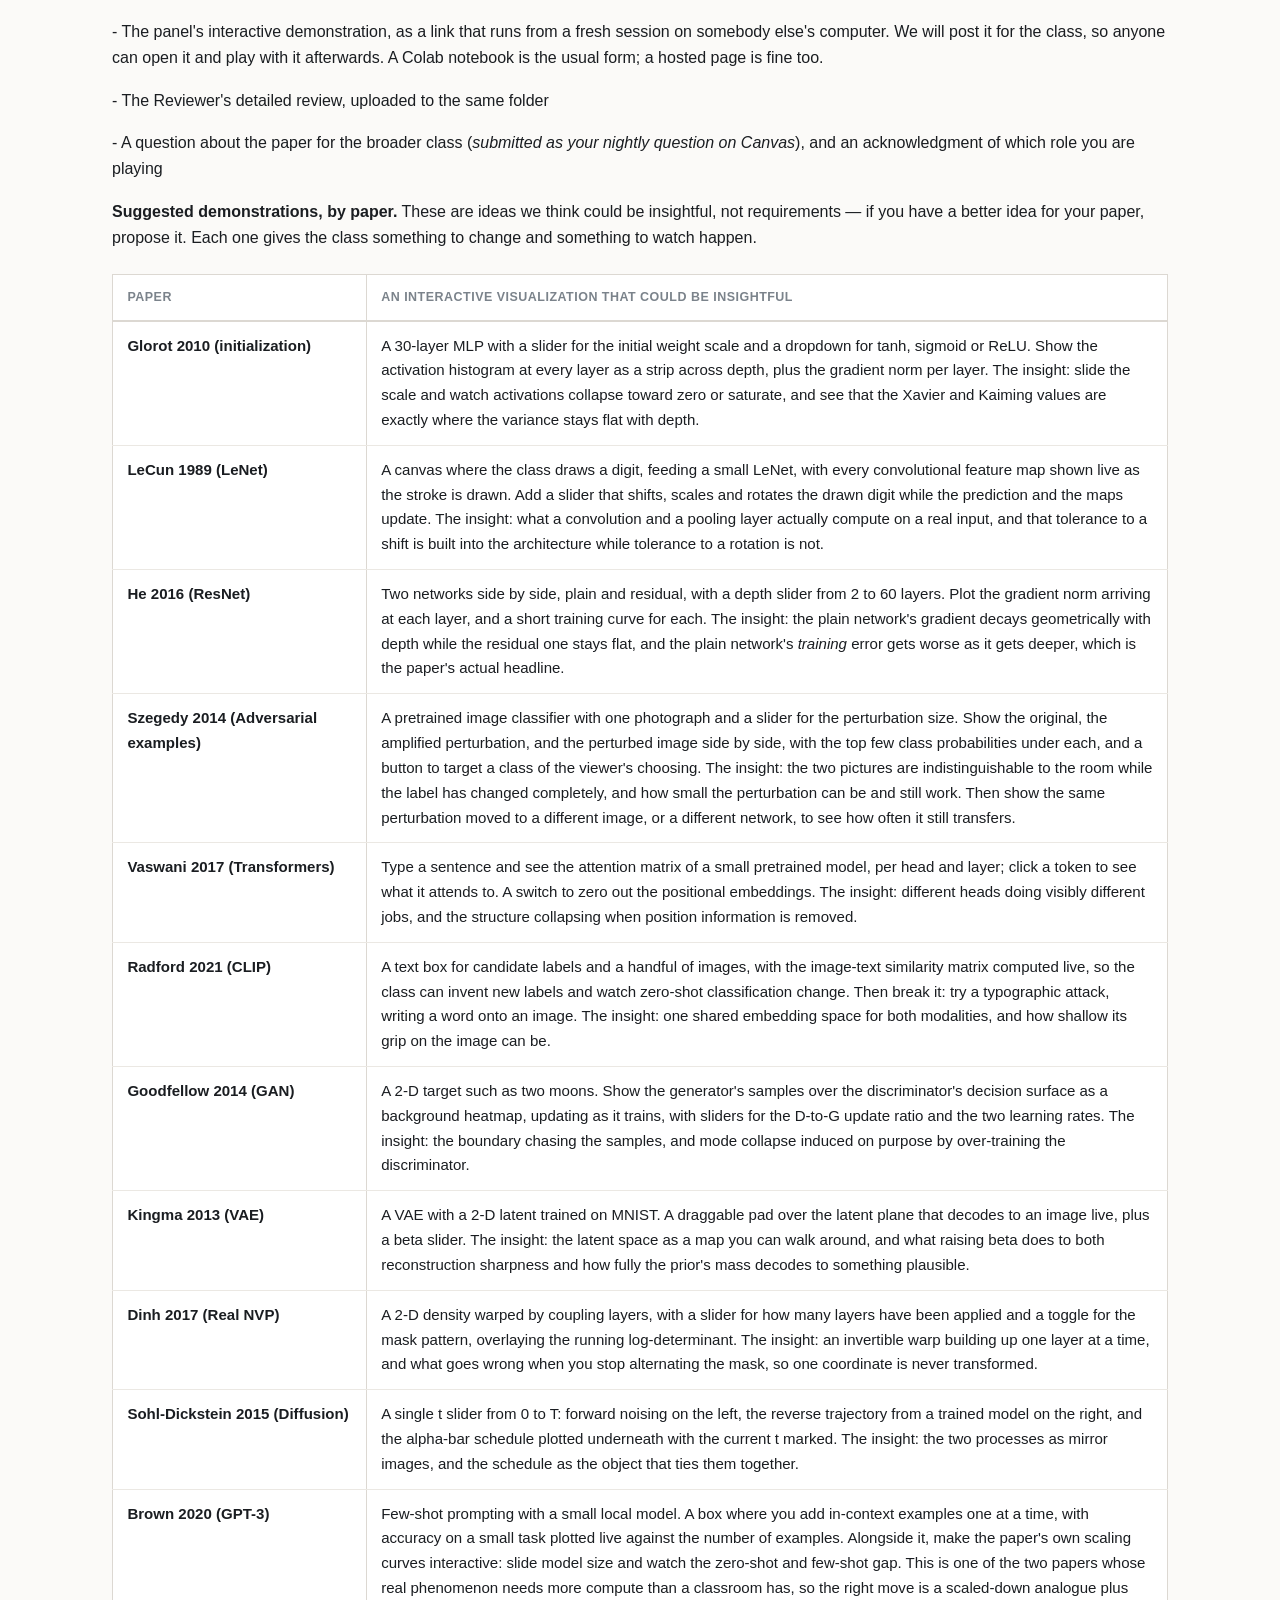
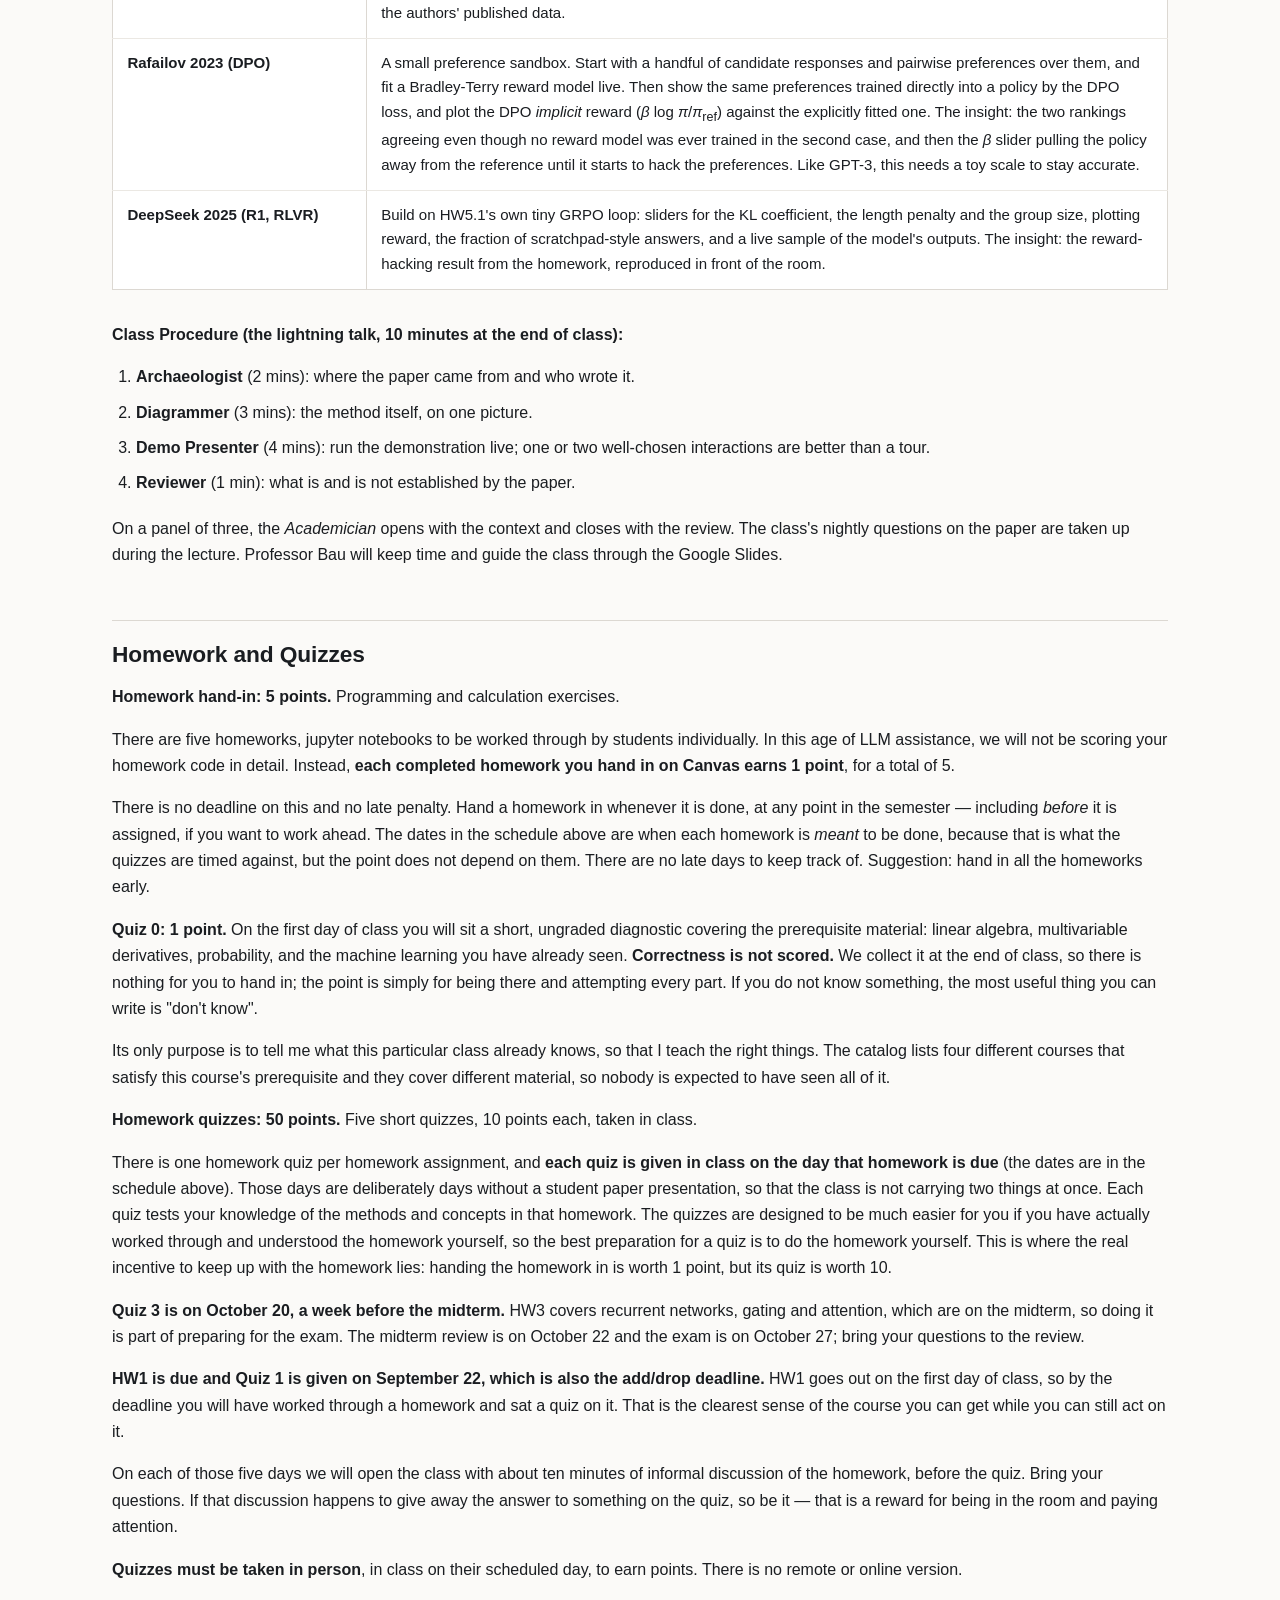
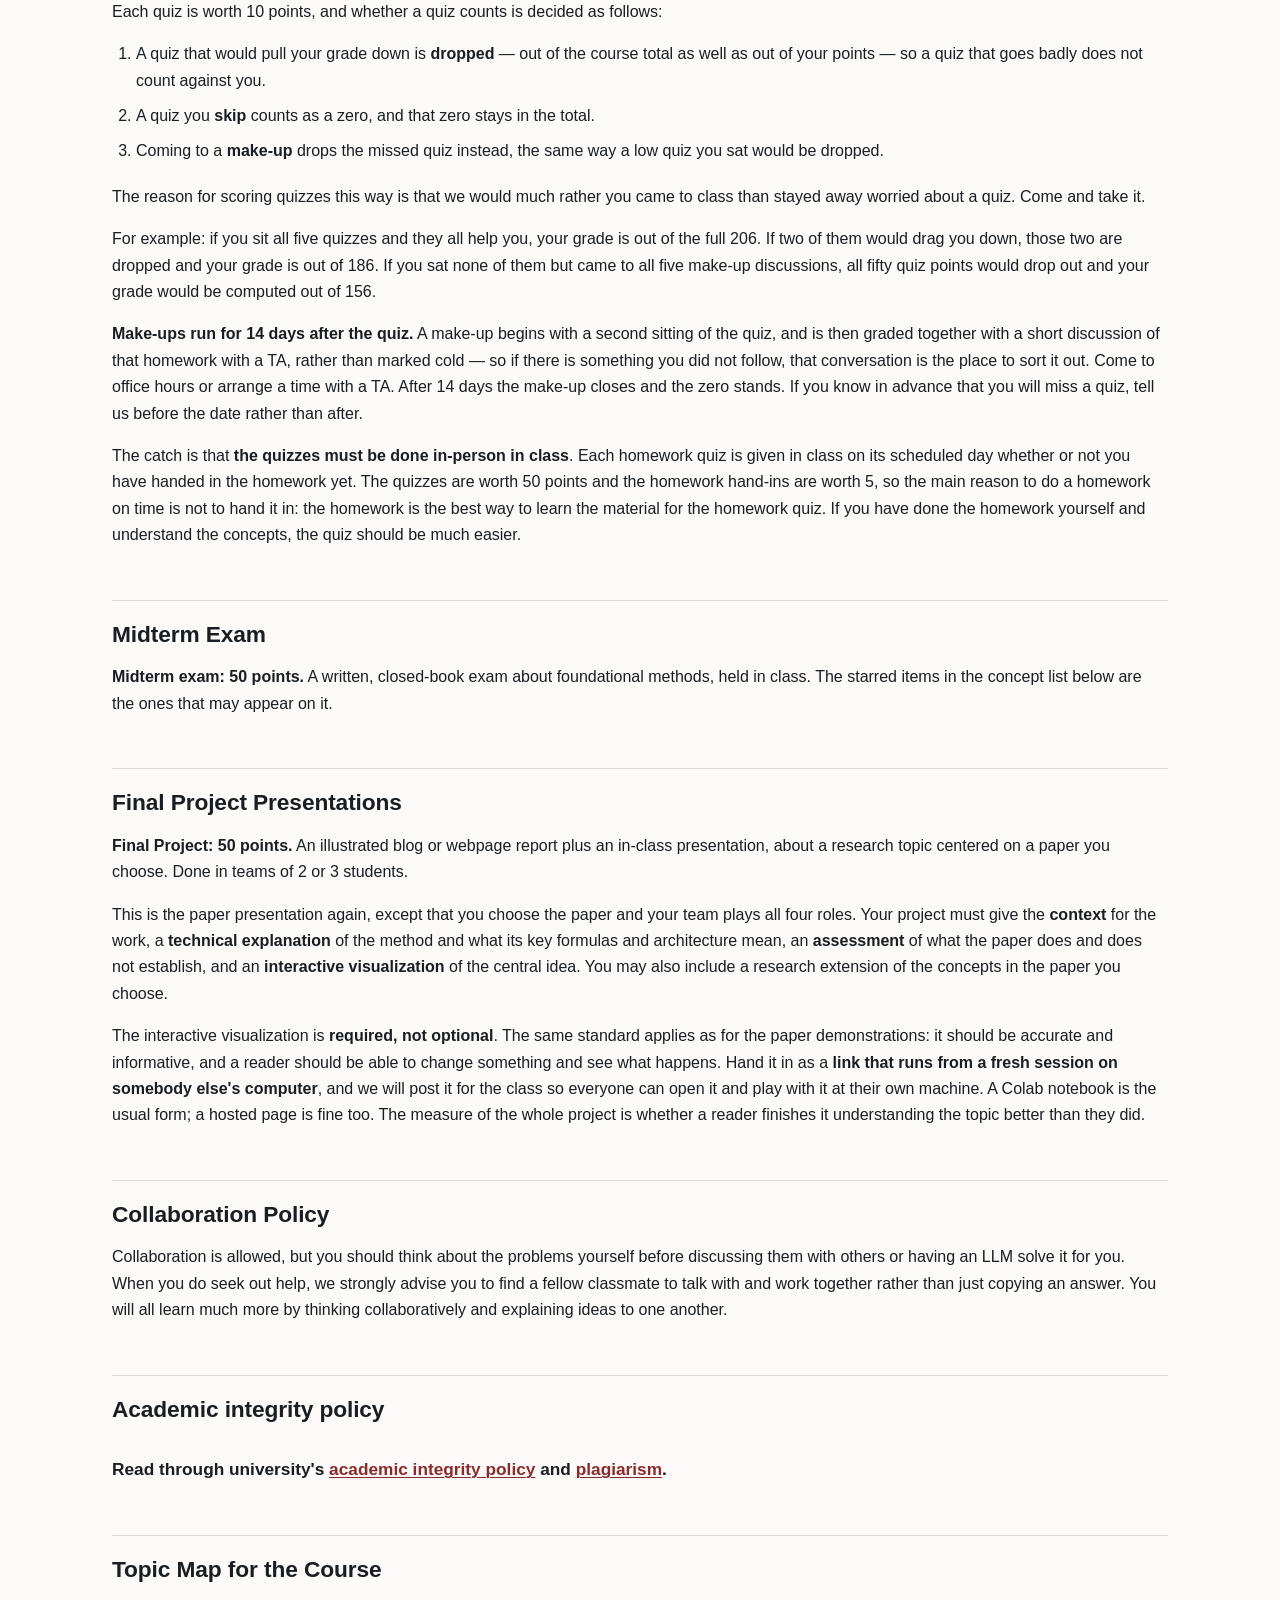
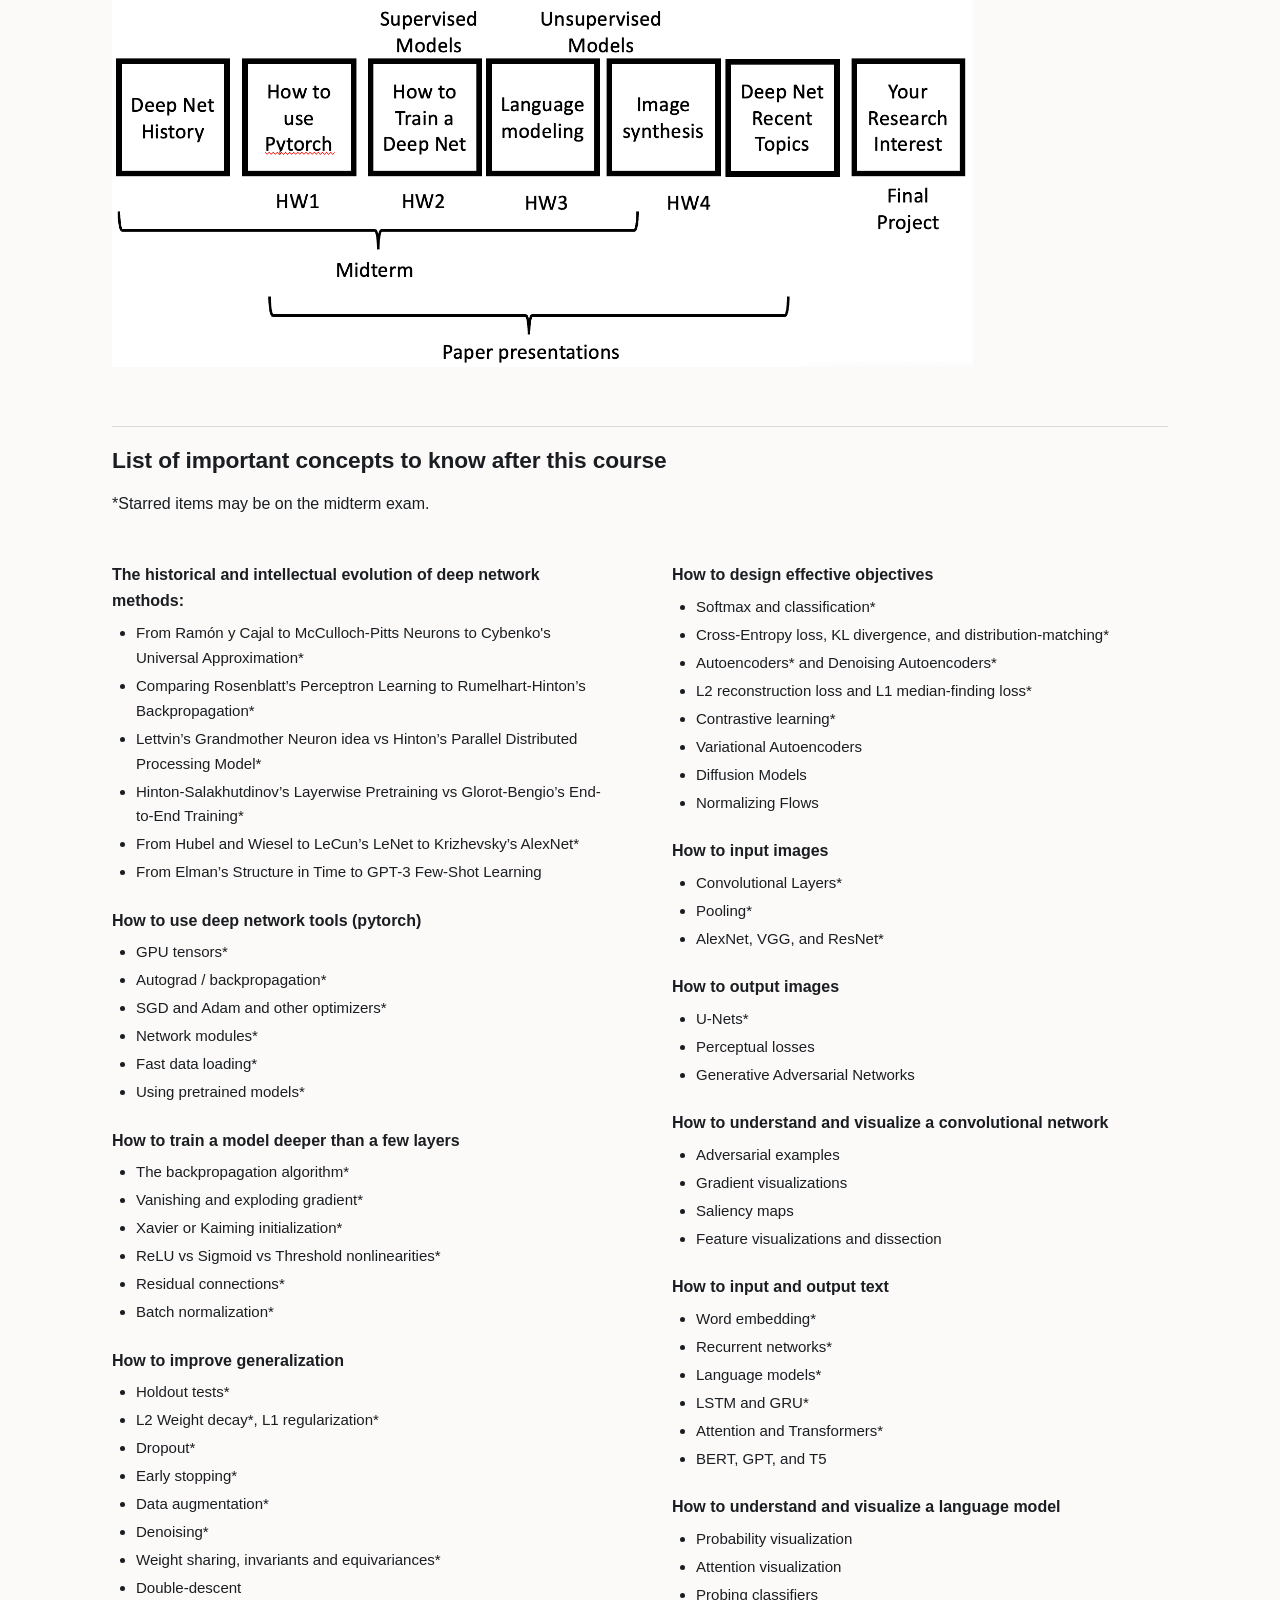
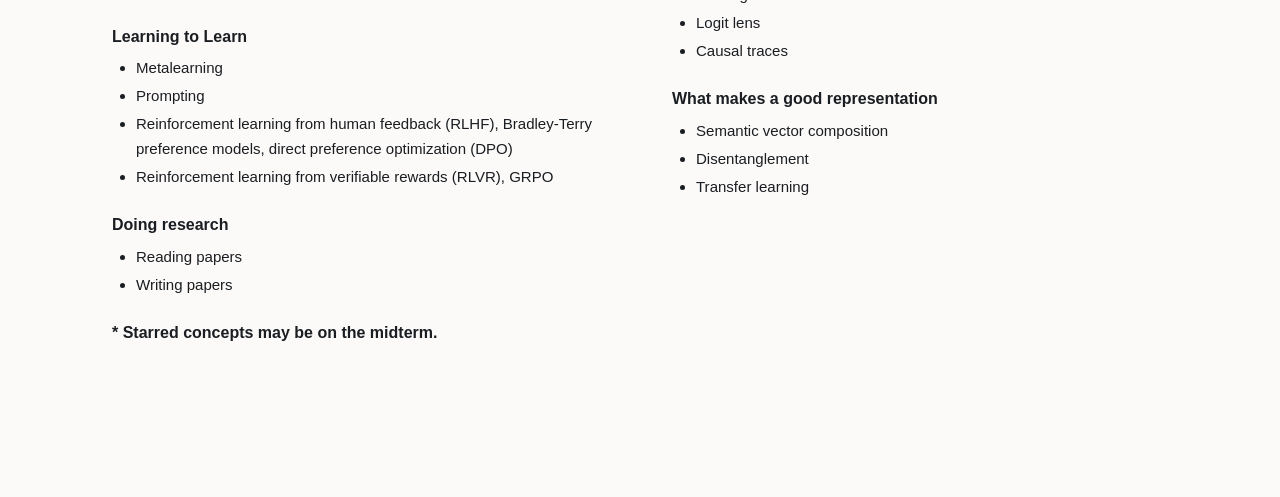
==== commit d54c560c: "Rename Nov 10 topic to Diffusion and Flow Matching Co-Authored-By: Claude Sonnet 5.5 <noreply@anthro" ====
--- a/public/2026-Fall/index.html
+++ b/public/2026-Fall/index.html
@@ -234,7 +234,7 @@
 <td></td>
 <td><a href="https://drive.google.com/file/d/1F_IOFiyE3GXyjNa0E-MAdX-6lsAfJ9YJ/view" target="_blank" rel="noreferrer noopener"><span>Lecture 17 slides</span></a></td>
 <td></td>
-<td>Diffusion Models</td>
+<td>Diffusion and Flow Matching</td>
 <td>presentation</td>
 <td><a href="https://papers.baulab.info/papers/Sohl-Dickstein-2015.pdf" target="_blank" rel="noreferrer noopener"><span>Sohl-Dickstein 2015 (Diffusion)</span></a><br />
 <em>also see:</em> <a href="https://papers.baulab.info/papers/Ho-2020.pdf" target="_blank" rel="noreferrer noopener"><span>Ho 2020 (DDPM)</span></a></td>
